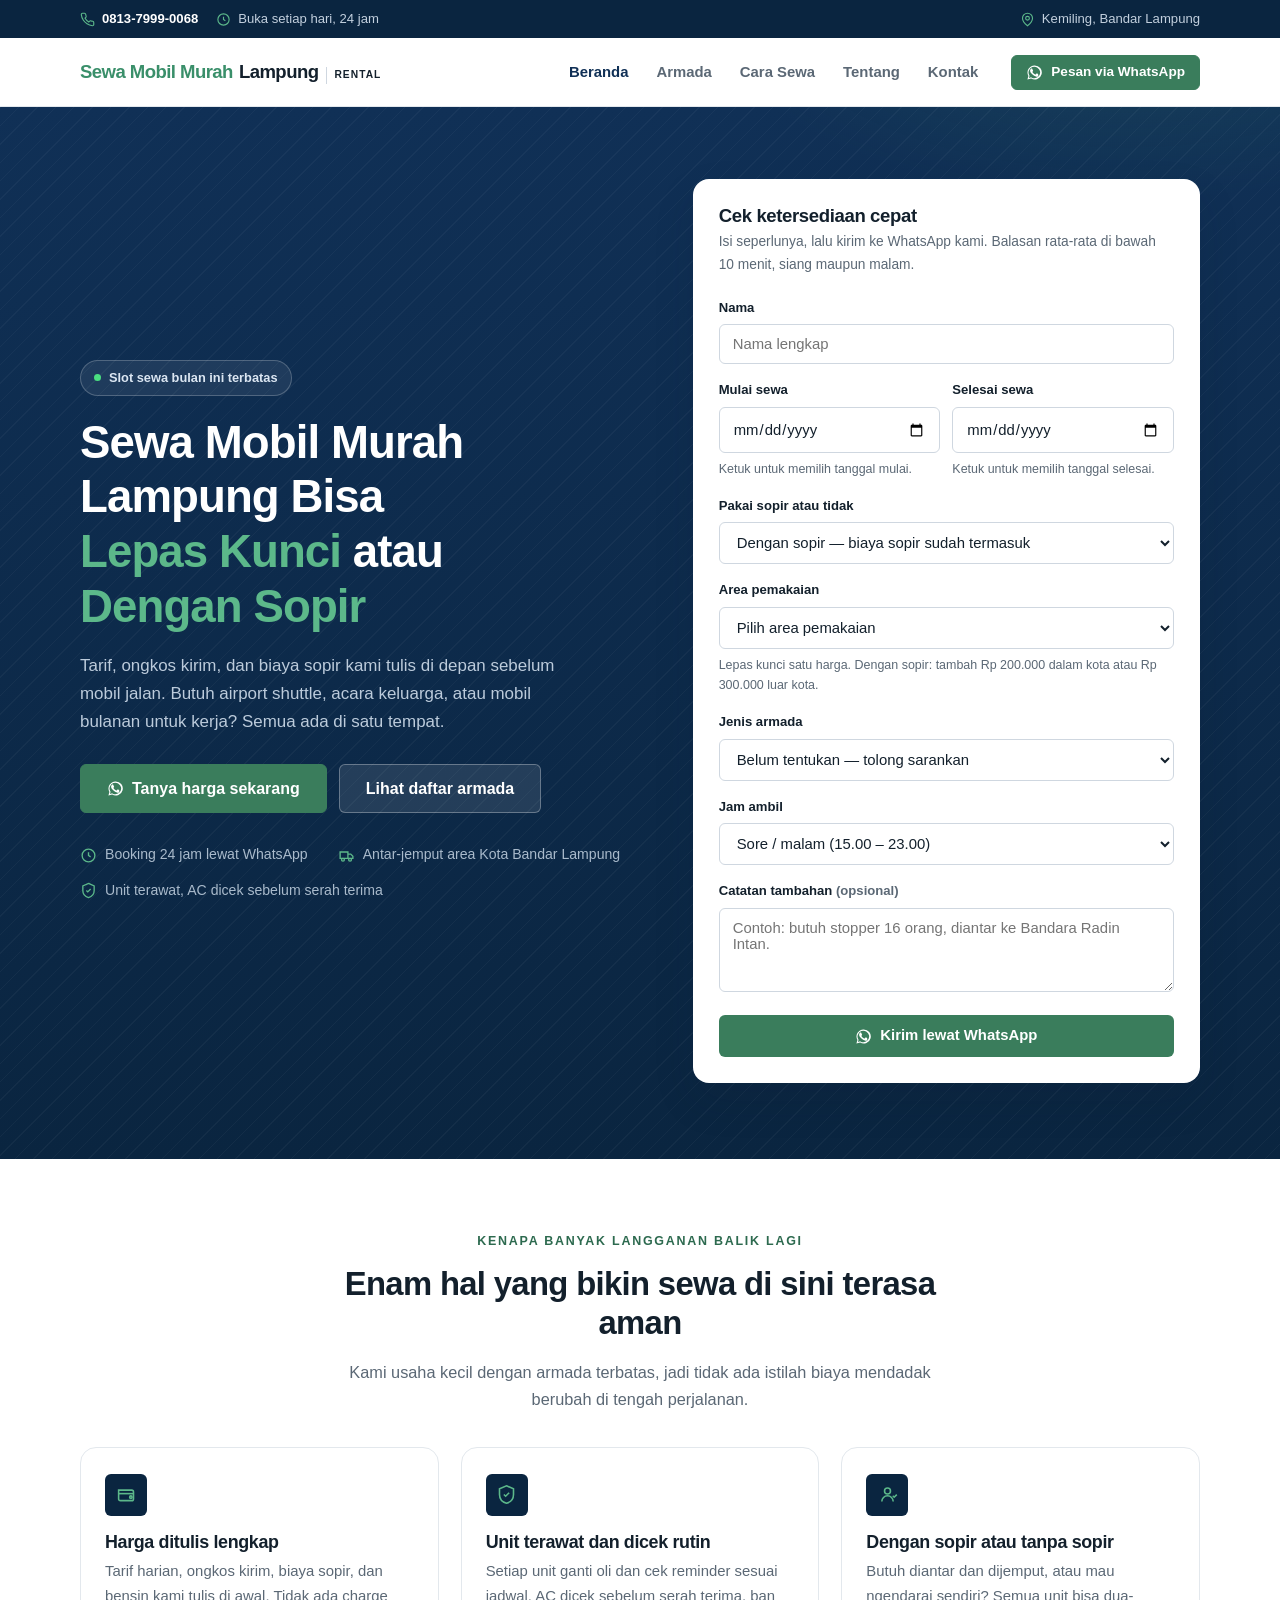
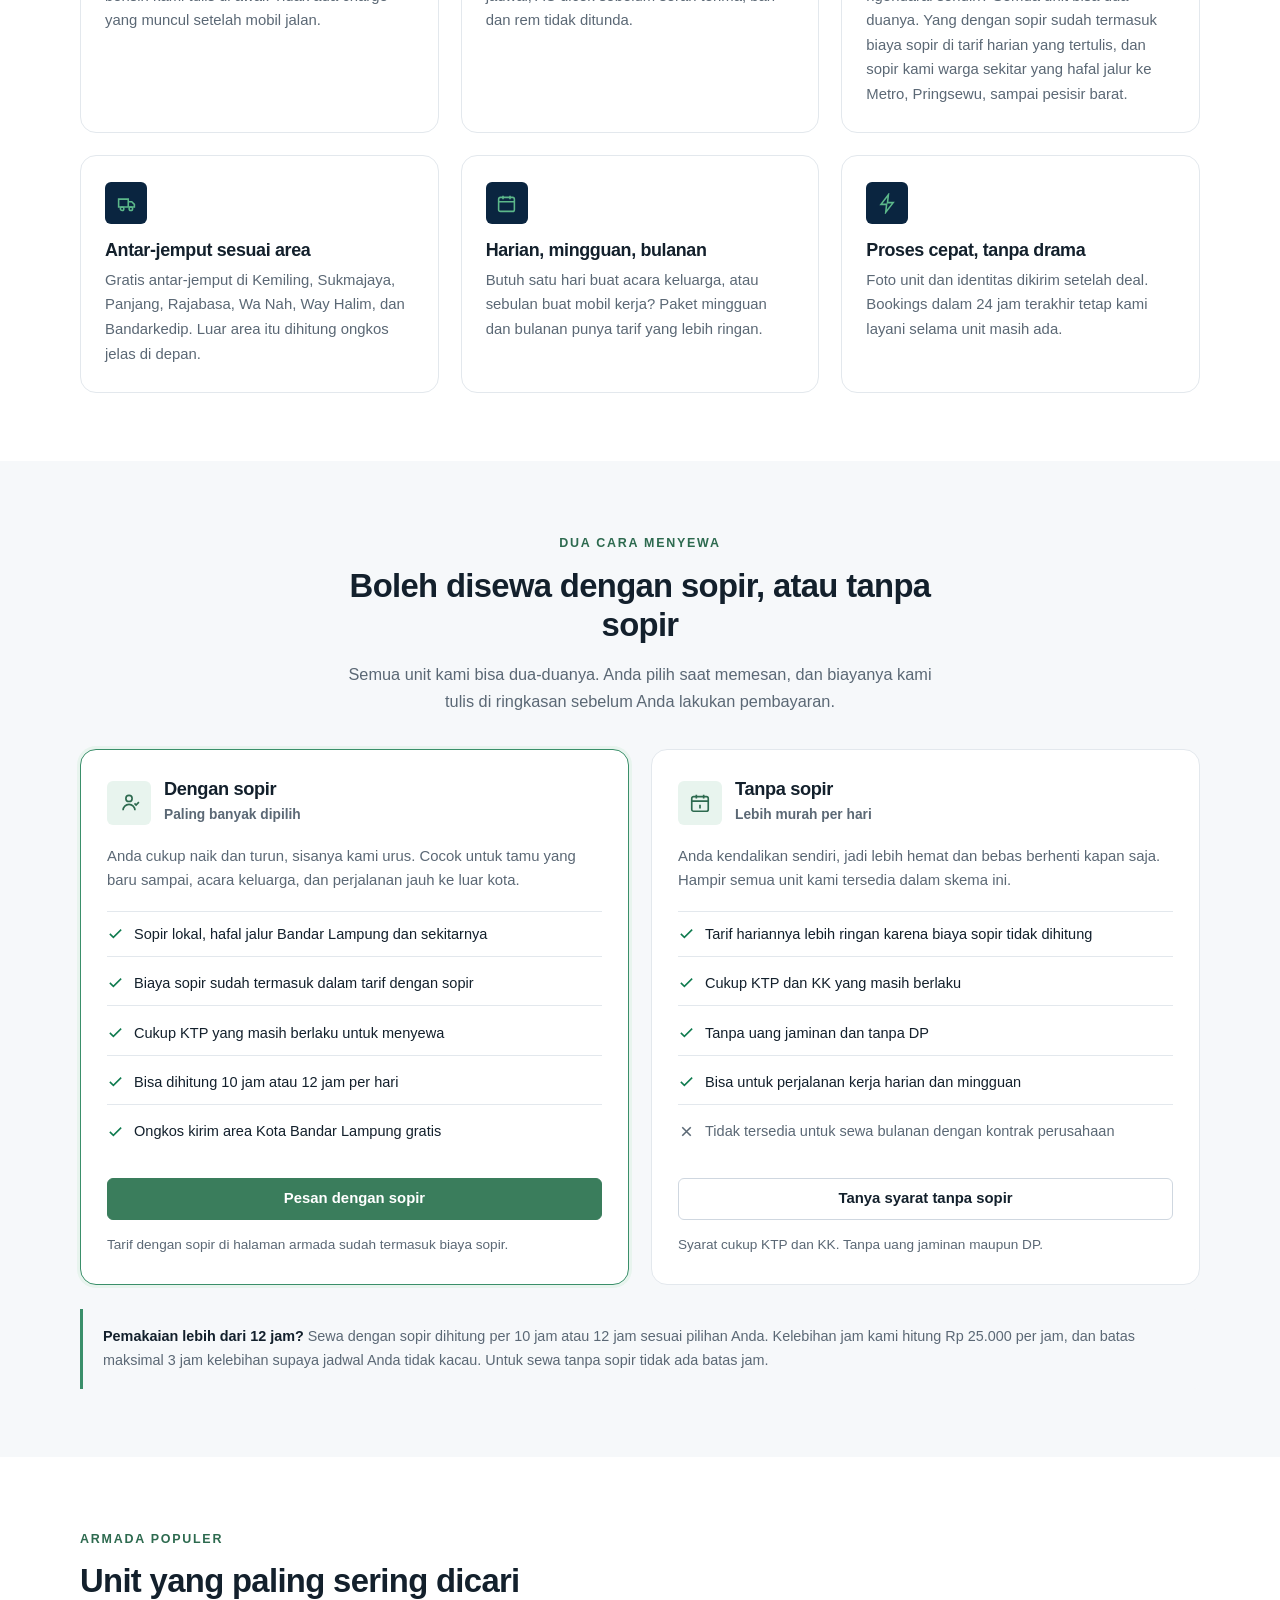
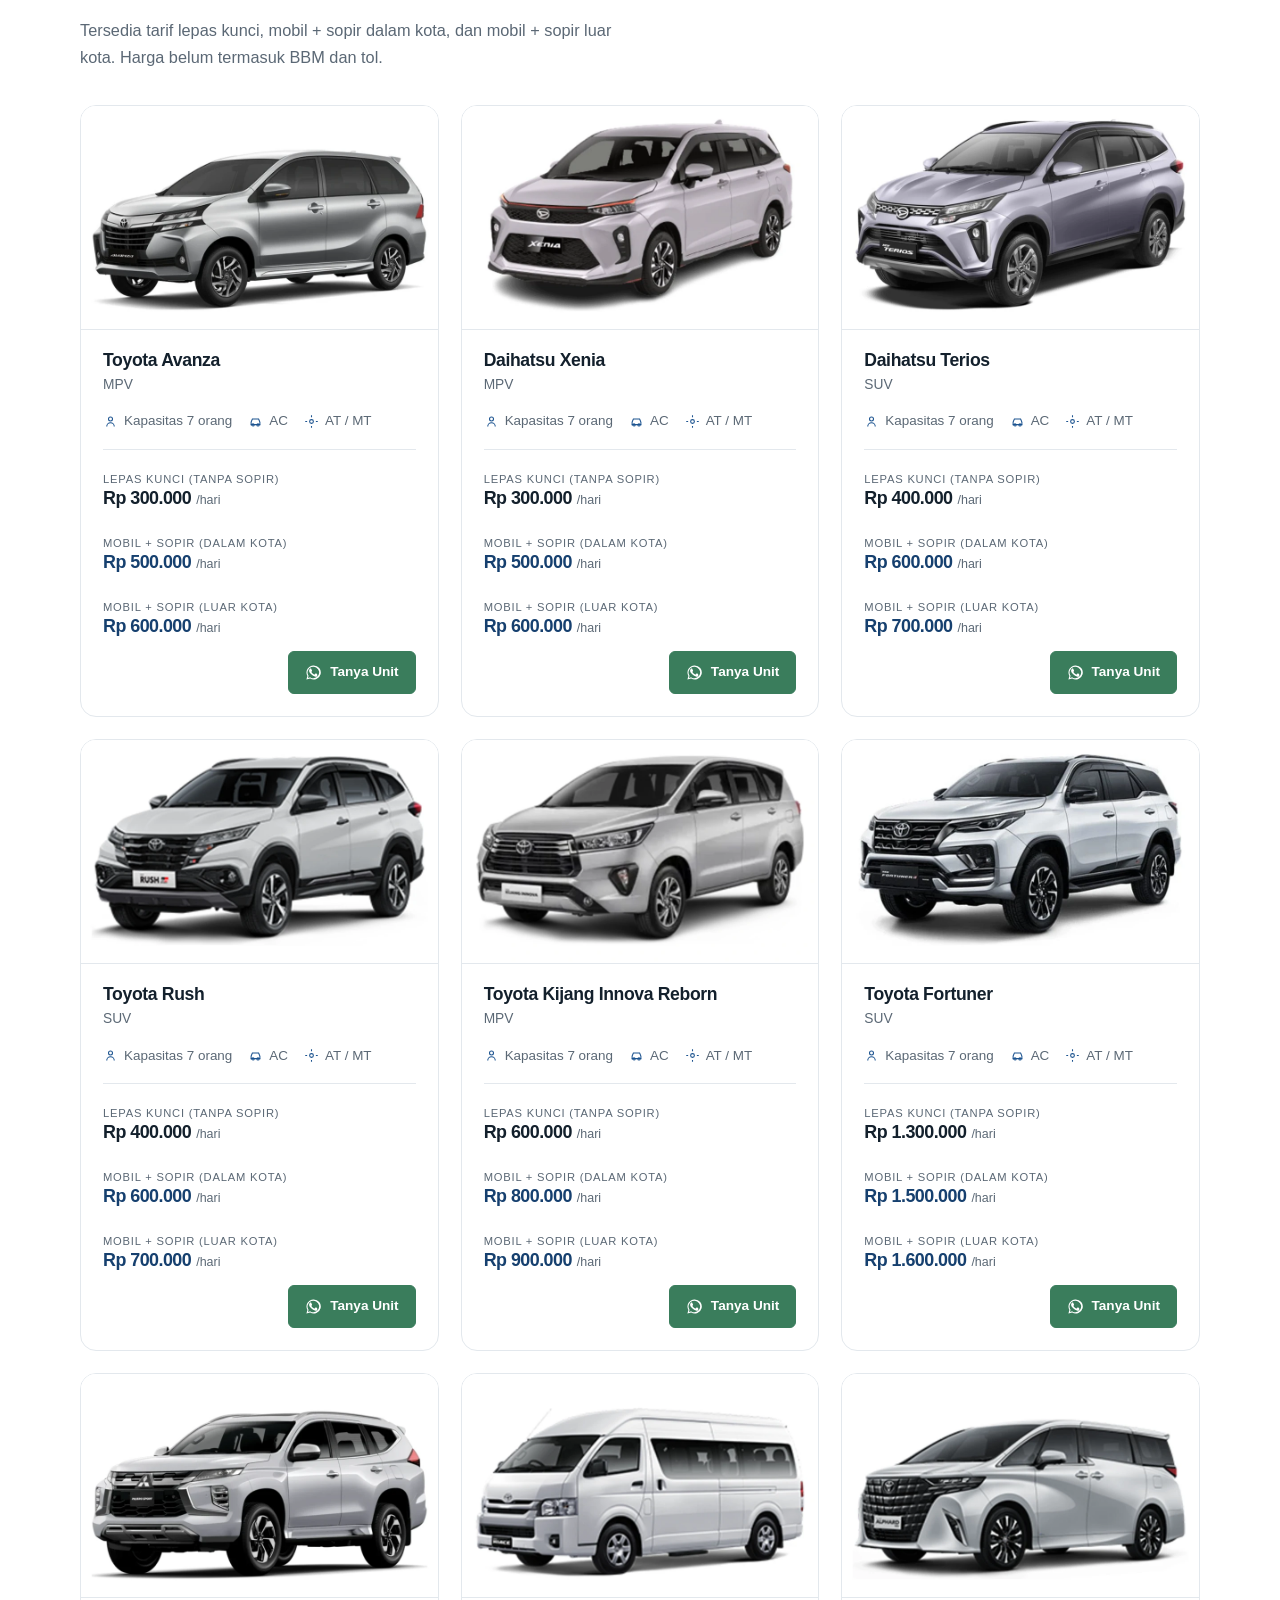
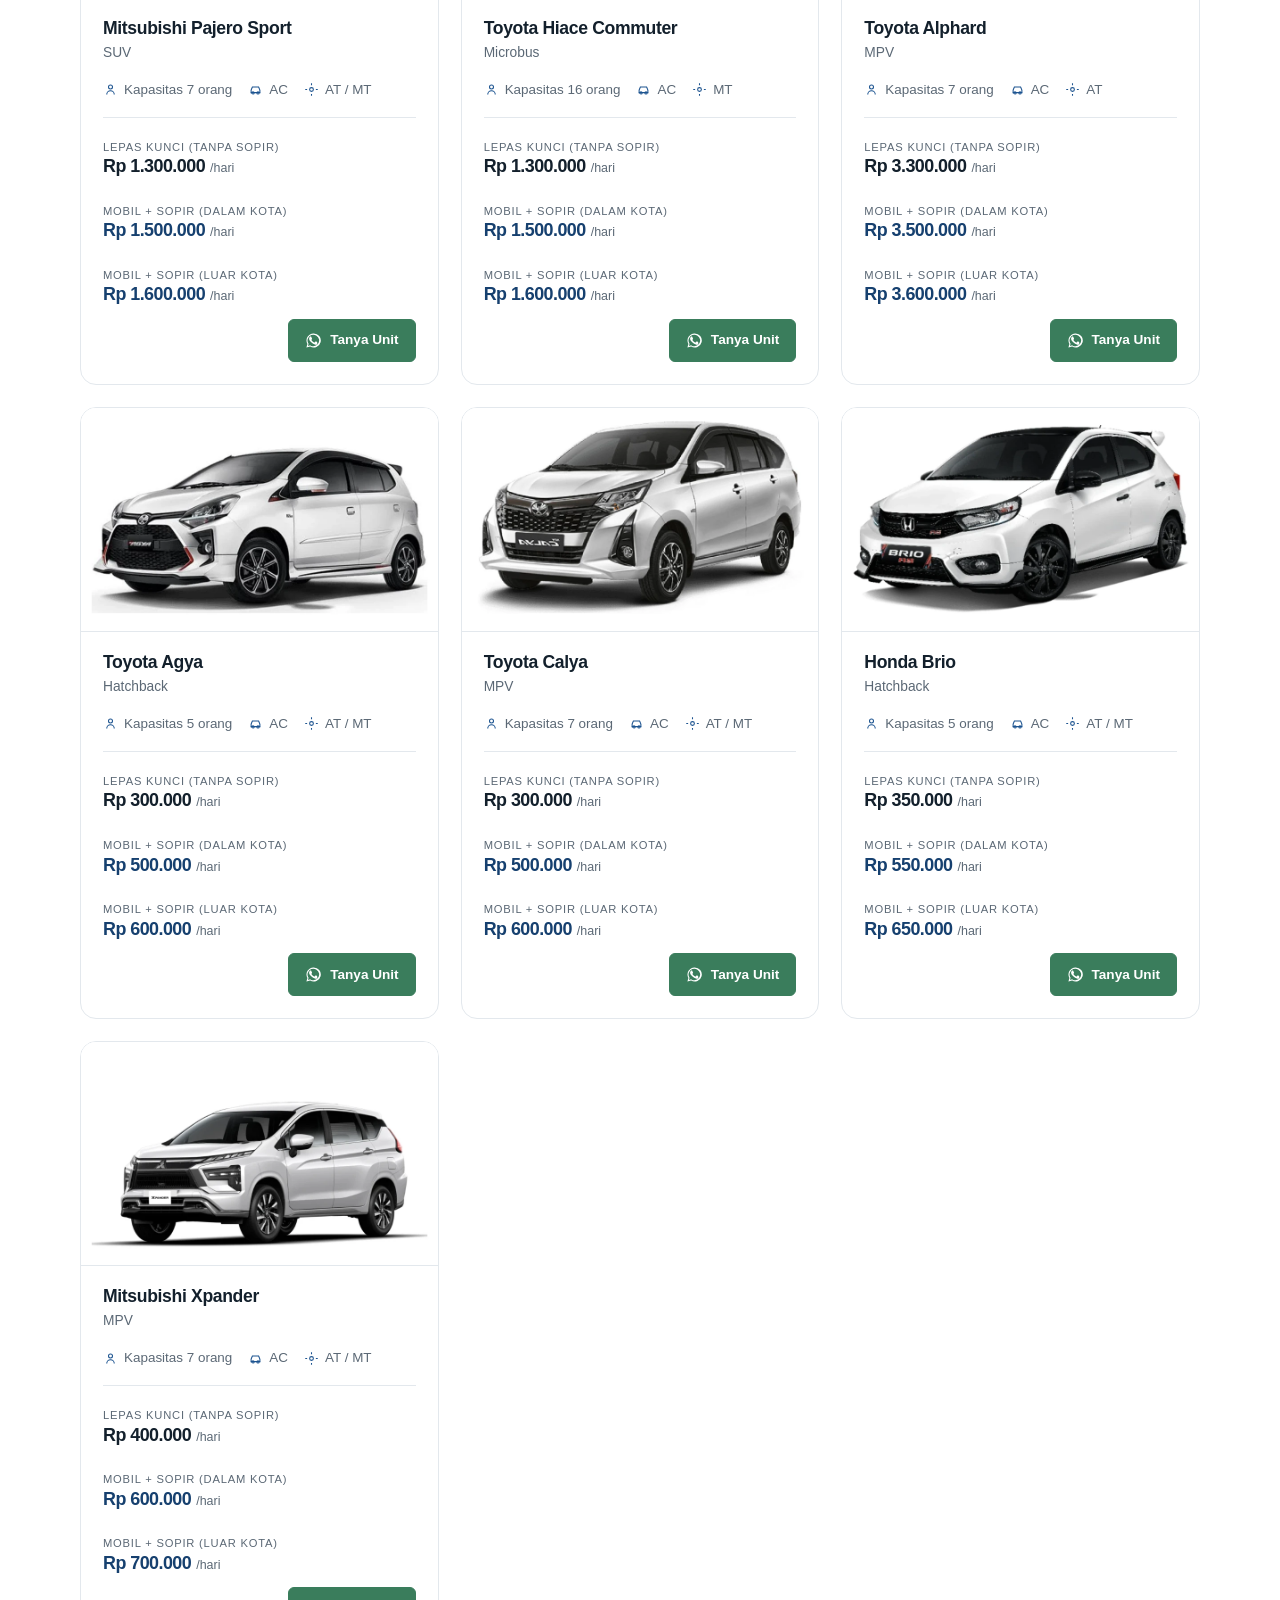
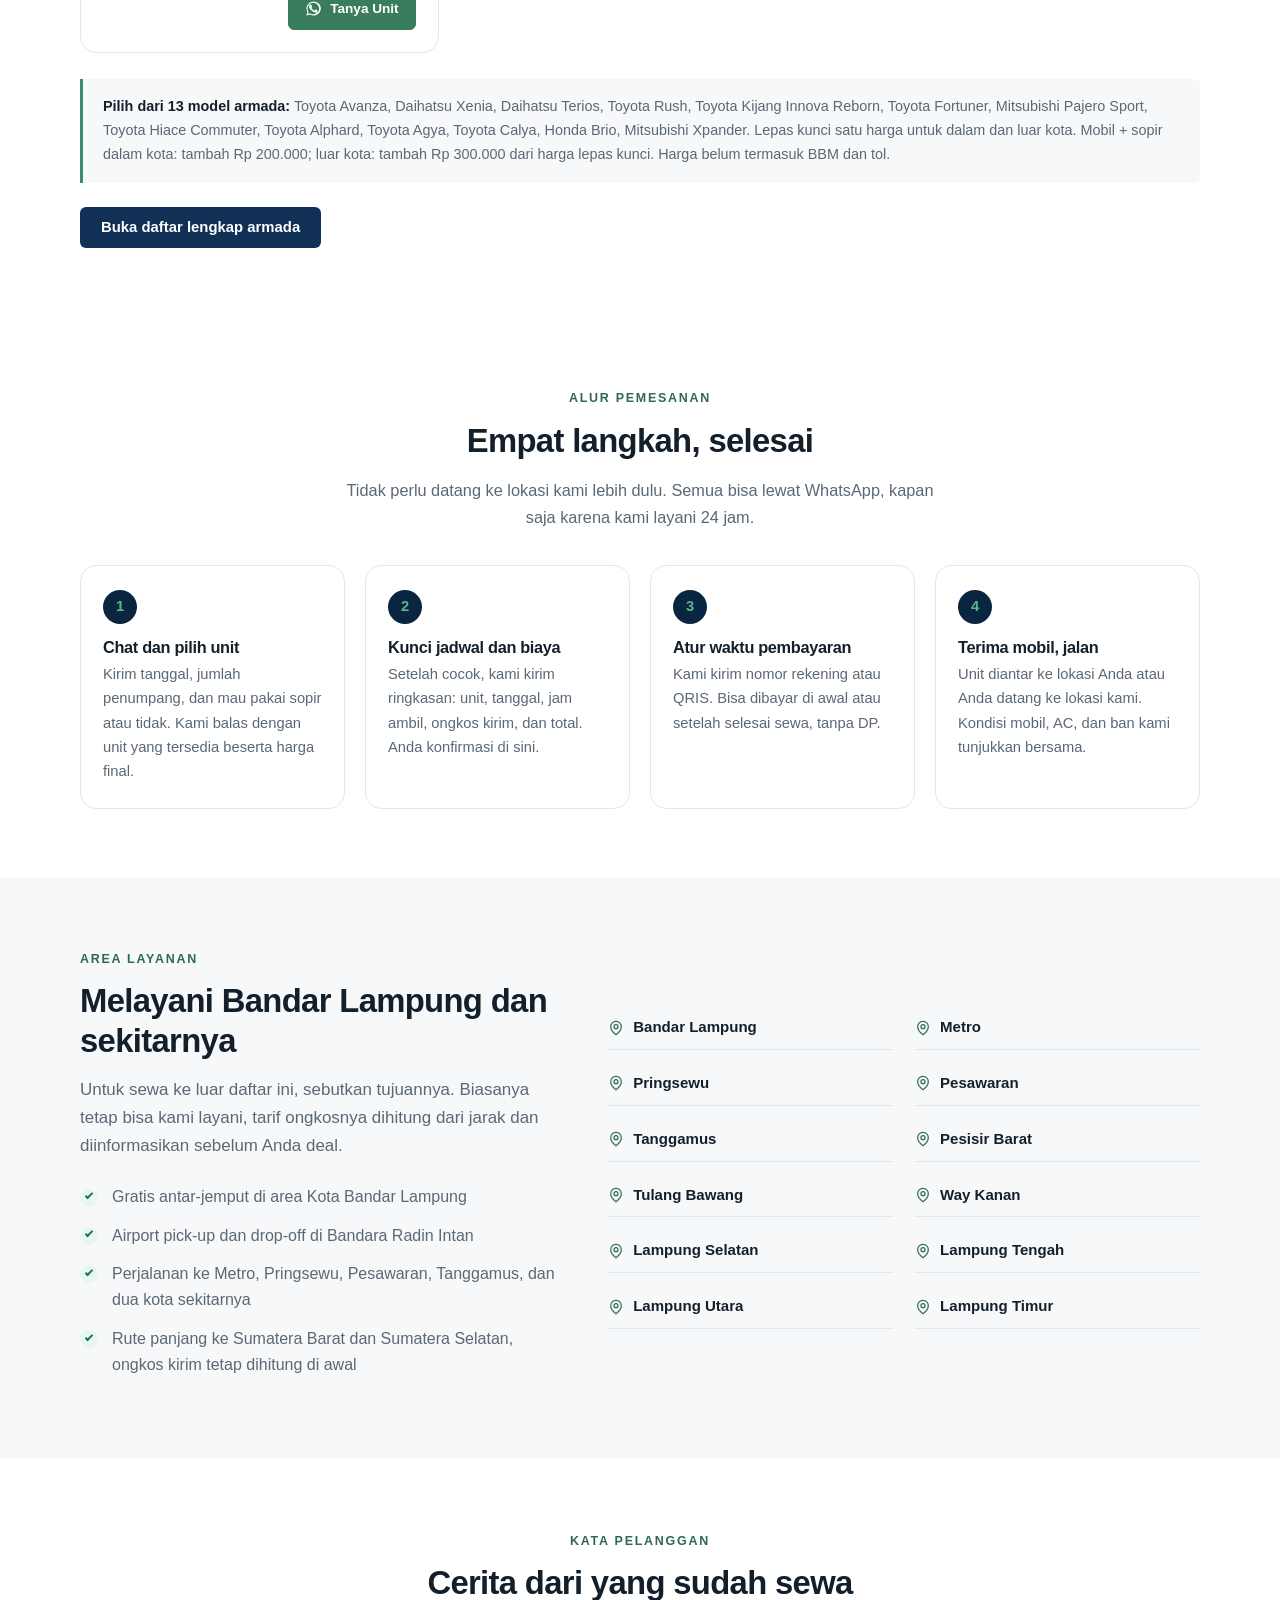
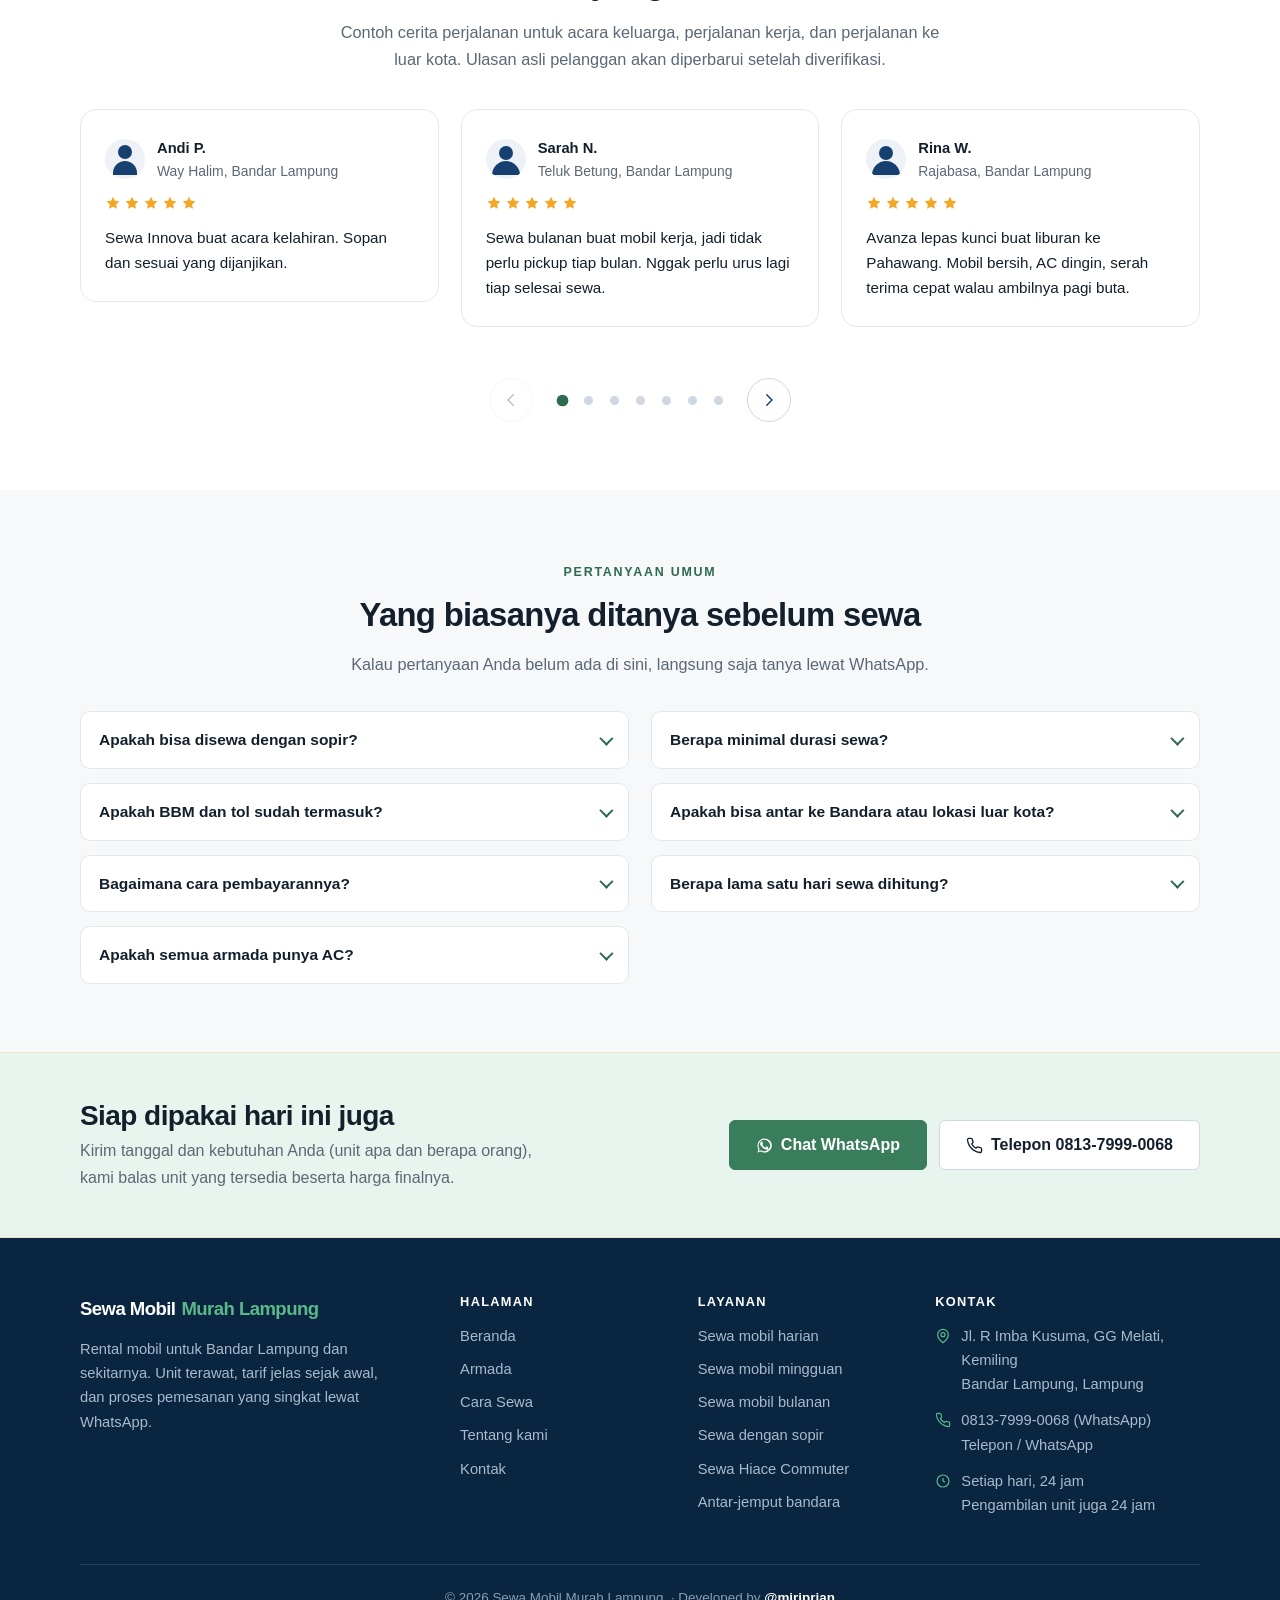
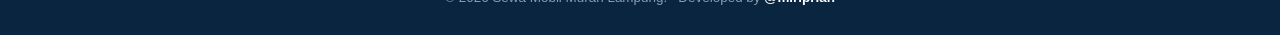
==== index.html @ 91c4b27e "Initial commit: Sewa Mobil Murah Lampung static site" ====
<!doctype html>
<html lang="id">
<head>
<meta charset="utf-8">
<meta name="viewport" content="width=device-width, initial-scale=1">
<title>Sewa Mobil Murah Lampung — Rental Mobil Harian, Mingguan, Bulanan</title>
<meta name="description" content="Sewa mobil di Bandar Lampung dengan harga jelas sejak awal. 13 model armada, dari MPV, SUV, hatchback, dan Hiace Commuter, dengan atau tanpa sopir. Melayani Bandar Lampung, Metro, Pringsewu, Pesawaran, dan kawasan sekitarnya. Booking cepat lewat WhatsApp.">
<link rel="canonical" href="https://sewamobilmurahlampung.com/">
<meta name="robots" content="index, follow">
<meta name="author" content="Sewa Mobil Murah Lampung">
<meta name="theme-color" content="#0a2540">
<meta property="og:type" content="website">
<meta property="og:locale" content="id_ID">
<meta property="og:site_name" content="Sewa Mobil Murah Lampung">
<meta property="og:title" content="Sewa Mobil Murah Lampung — Rental Mobil Harian, Mingguan, Bulanan">
<meta property="og:description" content="Sewa mobil di Bandar Lampung dengan harga jelas sejak awal. 13 model armada, dari MPV, SUV, hatchback, dan Hiace Commuter, dengan atau tanpa sopir.">
<meta property="og:url" content="https://sewamobilmurahlampung.com/">
<meta name="twitter:card" content="summary_large_image">
<script type="application/ld+json">
{
  "@context": "https://schema.org",
  "@type": "AutoRental",
  "@id": "https://sewamobilmurahlampung.com/#bisnis",
  "name": "Sewa Mobil Murah Lampung",
  "description": "Layanan sewa mobil di Bandar Lampung untuk harian, mingguan, dan bulanan, dengan atau tanpa sopir.",
  "url": "https://sewamobilmurahlampung.com/",
  "telephone": "+62-813-7999-0068",
  "priceRange": "Rp 300.000 - Rp 3.600.000 per hari",
  "currenciesAccepted": "IDR",
  "paymentAccepted": "Tunai, Transfer Bank, QRIS",
  "address": {
    "@type": "PostalAddress",
    "streetAddress": "Jl. R Imba Kusuma, GG Melati, Kemiling",
    "addressLocality": "Bandar Lampung",
    "addressRegion": "Lampung",
    "addressCountry": "ID"
  },
  "geo": {
    "@type": "GeoCoordinates",
    "latitude": -5.4003,
    "longitude": 105.2436
  },
  "areaServed": [
    { "@type": "City", "name": "Bandar Lampung" },
    { "@type": "City", "name": "Metro" },
    { "@type": "City", "name": "Pringsewu" },
    { "@type": "City", "name": "Pesawaran" },
    { "@type": "City", "name": "Tanggamus" },
    { "@type": "City", "name": "Pesisir Barat" },
    { "@type": "City", "name": "Tulang Bawang" },
    { "@type": "City", "name": "Way Kanan" }
  ],
  "openingHoursSpecification": [
    {
      "@type": "OpeningHoursSpecification",
      "dayOfWeek": ["Monday","Tuesday","Wednesday","Thursday","Friday","Saturday","Sunday"],
      "opens": "00:00",
      "closes": "24:00"
    }
  ]
}
</script>
<link rel="preload" href="/assets/css/style.css" as="style"><link rel="stylesheet" href="/assets/css/style.css?v=20261027-brand-color2">
<script src="/assets/js/main.js?v=20261027-scroll-anim" defer></script>
</head>
<body data-wa="6281379990068">

<a class="skip-link" href="#utama">Lompat ke konten utama</a>

<div class="topbar">
  <div class="wrap topbar__in">
    <div class="topbar__group">
      <span class="topbar__item">
        <svg viewBox="0 0 24 24" aria-hidden="true"><path d="M22 16.9v3a2 2 0 0 1-2.2 2 19.8 19.8 0 0 1-8.6-3.1 19.5 19.5 0 0 1-6-6A19.8 19.8 0 0 1 2.1 4.2 2 2 0 0 1 4.1 2h3a2 2 0 0 1 2 1.7c.1 1 .4 1.9.7 2.8a2 2 0 0 1-.5 2.1L8.1 9.9a16 16 0 0 0 6 6l1.3-1.3a2 2 0 0 1 2.1-.4c.9.3 1.8.6 2.8.7a2 2 0 0 1 1.7 2z"/></svg>
        <a href="https://wa.me/6281379990068?text=Halo%2C%20mau%20tanya%20sewa%20mobil%20di%20Lampung." target="_blank" rel="noopener">0813-7999-0068</a>
      </span>
      <span class="topbar__item topbar__item--jam">
        <svg viewBox="0 0 24 24" aria-hidden="true"><circle cx="12" cy="12" r="9"/><path d="M12 7.5V12l3 2"/></svg>
        Buka setiap hari, 24 jam
      </span>
    </div>
    <div class="topbar__group">
      <span class="topbar__item topbar__item--lokasi">
        <svg viewBox="0 0 24 24" aria-hidden="true"><path d="M20 10c0 6-8 12-8 12s-8-6-8-12a8 8 0 1 1 16 0z"/><circle cx="12" cy="10" r="3"/></svg>
        Kemiling, Bandar Lampung
      </span>
    </div>
  </div>
</div>

<header class="header">
  <div class="wrap header__in">
    <a class="brand" href="/"><span class="brand__green">Sewa Mobil Murah</span> <span class="brand__black">Lampung</span><span class="brand__tag">Rental</span></a>

    <nav class="nav" id="site-nav" aria-label="Navigasi utama">
      <ul>
        <li><a href="/" aria-current="page">Beranda</a></li>
        <li><a href="/armada">Armada</a></li>
        <li><a href="/cara-sewa">Cara Sewa</a></li>
        <li><a href="/tentang">Tentang</a></li>
        <li><a href="/kontak">Kontak</a></li>
      </ul>
    </nav>

    <a class="btn btn--primary btn--sm header__cta" href="https://wa.me/6281379990068?text=Halo%2C%20saya%20mau%20tanya%20sewa%20mobil%20di%20Bandar%20Lampung." target="_blank" rel="noopener"><svg viewBox="0 0 24 24" aria-hidden="true" class="is-fill"><path d="M17.5 14.4c-.3-.2-1.8-.9-2.1-1-.3-.1-.5-.2-.7.1s-.8 1-1 1.2c-.2.2-.4.2-.7.1-1.7-.8-2.9-1.5-4-3.4-.3-.5.3-.5.9-1.6.1-.2.1-.3 0-.5l-1-2.3c-.2-.6-.5-.5-.7-.5h-.6c-.2 0-.5.1-.8.4-.3.3-1 1-1 2.5s1.1 2.9 1.2 3.1c.1.2 2.1 3.2 5.1 4.5 2 1 2.8 1.1 3.8 1 .6 0 1.2-.5 1.4-1 .2-.5.2-1 .1-1-.1-.1-.3-.2-.6-.3z"/><path d="M12 2a10 10 0 0 0-8.6 15L2 22l5.2-1.4A10 10 0 1 0 12 2zm0 18.2a8.2 8.2 0 0 1-4.4-1.2l-.3-.2-3.1.8.8-3-.2-.3A8.2 8.2 0 1 1 12 20.2z"/></svg><span>Pesan via WhatsApp</span></a>

    <button class="nav-toggle" type="button" aria-expanded="false" aria-controls="site-nav" aria-label="Buka menu navigasi">
      <svg class="icon-menu" viewBox="0 0 24 24" aria-hidden="true"><path d="M4 7h16M4 12h16M4 17h16"/></svg>
      <svg class="icon-close" viewBox="0 0 24 24" aria-hidden="true"><path d="M6 6l12 12M18 6L6 18"/></svg>
    </button>
  </div>
</header>

<main id="utama">

  <section class="hero">
    <div class="wrap hero__in">
      <div>
        <span class="hero__badge">Slot sewa bulan ini terbatas</span>
        <h1>Sewa Mobil Murah Lampung Bisa <em>Lepas Kunci</em> atau <em>Dengan Sopir</em></h1>
        <p class="hero__text">
          Tarif, ongkos kirim, dan biaya sopir kami tulis di depan sebelum mobil jalan.
          Butuh airport shuttle, acara keluarga, atau mobil bulanan untuk kerja? Semua ada di satu tempat.
        </p>

        <div class="hero__actions">
          <a class="btn btn--primary btn--lg" href="https://wa.me/6281379990068?text=Halo%2C%20saya%20mau%20tanya%20sewa%20mobil%20di%20Bandar%20Lampung." target="_blank" rel="noopener">
            <svg viewBox="0 0 24 24" aria-hidden="true" class="is-fill"><path d="M17.5 14.4c-.3-.2-1.8-.9-2.1-1-.3-.1-.5-.2-.7.1s-.8 1-1 1.2c-.2.2-.4.2-.7.1-1.7-.8-2.9-1.5-4-3.4-.3-.5.3-.5.9-1.6.1-.2.1-.3 0-.5l-1-2.3c-.2-.6-.5-.5-.7-.5h-.6c-.2 0-.5.1-.8.4-.3.3-1 1-1 2.5s1.1 2.9 1.2 3.1c.1.2 2.1 3.2 5.1 4.5 2 1 2.8 1.1 3.8 1 .6 0 1.2-.5 1.4-1 .2-.5.2-1 .1-1-.1-.1-.3-.2-.6-.3z"/><path d="M12 2a10 10 0 0 0-8.6 15L2 22l5.2-1.4A10 10 0 1 0 12 2zm0 18.2a8.2 8.2 0 0 1-4.4-1.2l-.3-.2-3.1.8.8-3-.2-.3A8.2 8.2 0 1 1 12 20.2z"/></svg>
            Tanya harga sekarang
          </a>
          <a class="btn btn--on-dark btn--lg" href="/armada">Lihat daftar armada</a>
        </div>

        <ul class="hero__facts">
          <li><svg viewBox="0 0 24 24" aria-hidden="true"><circle cx="12" cy="12" r="9"/><path d="M12 7.5V12l3 2"/></svg> Booking 24 jam lewat WhatsApp</li>
          <li><svg viewBox="0 0 24 24" aria-hidden="true"><path d="M3 7h11v9H3zM14 10h4l3 3v3h-7z"/><circle cx="7" cy="18" r="2"/><circle cx="17" cy="18" r="2"/></svg> Antar-jemput area Kota Bandar Lampung</li>
          <li><svg viewBox="0 0 24 24" aria-hidden="true"><path d="M12 2l8 3.5V12c0 5-3.4 8.7-8 10-4.6-1.3-8-5-8-10V5.5z"/><path d="M9 12l2 2 4-4"/></svg> Unit terawat, AC dicek sebelum serah terima</li>
        </ul>
      </div>

      <div class="book">
        <h2>Cek ketersediaan cepat</h2>
        <p class="book__note">Isi seperlunya, lalu kirim ke WhatsApp kami. Balasan rata-rata di bawah 10 menit, siang maupun malam.</p>

        <form data-wa-form="Sewa Mobil Murah Lampung">
          <div class="field">
            <label for="b-nama">Nama</label>
            <input type="text" id="b-nama" name="nama" placeholder="Nama lengkap" autocomplete="name" required>
          </div>

          <div class="field__row">
            <div class="field">
              <label for="b-mulai">Mulai sewa</label>
              <input type="date" id="b-mulai" name="mulai" aria-describedby="b-mulai-hint" required>
              <small class="field__hint" id="b-mulai-hint">Ketuk untuk memilih tanggal mulai.</small>
            </div>
            <div class="field">
              <label for="b-selesai">Selesai sewa</label>
              <input type="date" id="b-selesai" name="selesai" aria-describedby="b-selesai-hint" required>
              <small class="field__hint" id="b-selesai-hint">Ketuk untuk memilih tanggal selesai.</small>
            </div>
          </div>

          <div class="field">
            <label for="b-sopir">Pakai sopir atau tidak</label>
            <select id="b-sopir" name="sopir">
              <option value="Dengan sopir (biaya sopir sudah termasuk)">Dengan sopir &mdash; biaya sopir sudah termasuk</option>
              <option value="Lepas kunci (butuh KTP dan KK)">Lepas kunci &mdash; butuh KTP dan KK</option>
              <option value="Belum tentukan, tolong sarankan">Belum tentukan &mdash; tolong sarankan</option>
            </select>
          </div>

          <div class="field">
            <label for="b-area">Area pemakaian</label>
            <select id="b-area" name="area" required aria-describedby="b-area-hint">
              <option value="">Pilih area pemakaian</option>
              <option value="Dalam kota">Dalam kota</option>
              <option value="Luar kota">Luar kota</option>
            </select>
            <small class="field__hint" id="b-area-hint">Lepas kunci satu harga. Dengan sopir: tambah Rp 200.000 dalam kota atau Rp 300.000 luar kota.</small>
          </div>

          <div class="field">
            <label for="b-mobil">Jenis armada</label>
            <select id="b-mobil" name="mobil">
              <option value="Belum tentukan - tolong sarankan">Belum tentukan &mdash; tolong sarankan</option>
              <option value="Toyota Avanza">Toyota Avanza</option>
              <option value="Daihatsu Xenia">Daihatsu Xenia</option>
              <option value="Daihatsu Terios">Daihatsu Terios</option>
              <option value="Toyota Rush">Toyota Rush</option>
              <option value="Toyota Kijang Innova Reborn">Toyota Kijang Innova Reborn</option>
              <option value="Toyota Fortuner">Toyota Fortuner</option>
              <option value="Mitsubishi Pajero Sport">Mitsubishi Pajero Sport</option>
              <option value="Toyota Hiace Commuter">Toyota Hiace Commuter</option>
              <option value="Toyota Alphard">Toyota Alphard</option>
              <option value="Toyota Agya">Toyota Agya</option>
              <option value="Toyota Calya">Toyota Calya</option>
              <option value="Honda Brio">Honda Brio</option>
              <option value="Mitsubishi Xpander">Mitsubishi Xpander</option>
</select>
          </div>

          <div class="field">
            <label for="b-jam">Jam ambil</label>
            <select id="b-jam" name="jam">
              <option value="Pagi (06.00 - 09.00)">Pagi (06.00 &ndash; 09.00)</option>
              <option value="Siang (09.00 - 15.00)">Siang (09.00 &ndash; 15.00)</option>
              <option value="Sore / malam (15.00 - 23.00)" selected>Sore / malam (15.00 &ndash; 23.00)</option>
              <option value="Subuh / dini hari (23.00 - 06.00)">Subuh / dini hari (23.00 &ndash; 06.00)</option>
            </select>
          </div>

          <div class="field">
            <label for="b-catatan">Catatan tambahan <span class="muted">(opsional)</span></label>
            <textarea id="b-catatan" name="catatan" placeholder="Contoh: butuh stopper&nbsp;16&nbsp;orang, diantar ke Bandara Radin Intan."></textarea>
          </div>

          <button class="btn btn--primary btn--block" type="submit">
            <svg viewBox="0 0 24 24" aria-hidden="true" class="is-fill"><path d="M17.5 14.4c-.3-.2-1.8-.9-2.1-1-.3-.1-.5-.2-.7.1s-.8 1-1 1.2c-.2.2-.4.2-.7.1-1.7-.8-2.9-1.5-4-3.4-.3-.5.3-.5.9-1.6.1-.2.1-.3 0-.5l-1-2.3c-.2-.6-.5-.5-.7-.5h-.6c-.2 0-.5.1-.8.4-.3.3-1 1-1 2.5s1.1 2.9 1.2 3.1c.1.2 2.1 3.2 5.1 4.5 2 1 2.8 1.1 3.8 1 .6 0 1.2-.5 1.4-1 .2-.5.2-1 .1-1-.1-.1-.3-.2-.6-.3z"/><path d="M12 2a10 10 0 0 0-8.6 15L2 22l5.2-1.4A10 10 0 1 0 12 2zm0 18.2a8.2 8.2 0 0 1-4.4-1.2l-.3-.2-3.1.8.8-3-.2-.3A8.2 8.2 0 1 1 12 20.2z"/></svg>
            Kirim lewat WhatsApp
          </button>
        </form>
      </div>
    </div>
  </section>

  <section class="section">
    <div class="wrap">
      <div class="section__head section__head--center">
        <span class="eyebrow">Kenapa banyak langganan balik lagi</span>
        <h2>Enam hal yang bikin sewa di sini terasa aman</h2>
        <p>Kami usaha kecil dengan armada terbatas, jadi tidak ada istilah biaya mendadak berubah di tengah perjalanan.</p>
      </div>

      <div class="grid-3">
        <article class="feature">
          <div class="feature__icon"><svg viewBox="0 0 24 24" aria-hidden="true"><path d="M3 7h15a2 2 0 0 1 2 2v8a2 2 0 0 1-2 2H5a2 2 0 0 1-2-2z"/><path d="M3 11h17"/><circle cx="17" cy="15" r="1.4"/></svg></div>
          <h3>Harga ditulis lengkap</h3>
          <p>Tarif harian, ongkos kirim, biaya sopir, dan bensin kami tulis di awal. Tidak ada charge yang muncul setelah mobil jalan.</p>
        </article>

        <article class="feature">
          <div class="feature__icon"><svg viewBox="0 0 24 24" aria-hidden="true"><path d="M12 2l8 3.5V12c0 5-3.4 8.7-8 10-4.6-1.3-8-5-8-10V5.5z"/><path d="M9 12l2 2 4-4"/></svg></div>
          <h3>Unit terawat dan dicek rutin</h3>
          <p>Setiap unit ganti oli dan cek reminder sesuai jadwal, AC dicek sebelum serah terima, ban dan rem tidak ditunda.</p>
        </article>

        <article class="feature">
          <div class="feature__icon"><svg viewBox="0 0 24 24" aria-hidden="true"><circle cx="12" cy="8" r="3.4"/><path d="M5.5 20a6.5 6.5 0 0 1 13 0"/><path d="M18 13.5l1.6 1.6 3-3"/></svg></div>
          <h3>Dengan sopir atau tanpa sopir</h3>
          <p>Butuh diantar dan dijemput, atau mau ngendarai sendiri? Semua unit bisa dua-duanya. Yang dengan sopir sudah termasuk biaya sopir di tarif harian yang tertulis, dan sopir kami warga sekitar yang hafal jalur ke Metro, Pringsewu, sampai pesisir barat.</p>
        </article>

        <article class="feature">
          <div class="feature__icon"><svg viewBox="0 0 24 24" aria-hidden="true"><path d="M3 7h11v9H3zM14 10h4l3 3v3h-7z"/><circle cx="7" cy="18" r="2"/><circle cx="17" cy="18" r="2"/></svg></div>
          <h3>Antar-jemput sesuai area</h3>
          <p>Gratis antar-jemput di Kemiling, Sukmajaya, Panjang, Rajabasa, Wa Nah, Way Halim, dan Bandarkedip. Luar area itu dihitung ongkos jelas di depan.</p>
        </article>

        <article class="feature">
          <div class="feature__icon"><svg viewBox="0 0 24 24" aria-hidden="true"><rect x="3" y="5" width="18" height="16" rx="2"/><path d="M3 10h18M8 3v4M16 3v4"/></svg></div>
          <h3>Harian, mingguan, bulanan</h3>
          <p>Butuh satu hari buat acara keluarga, atau sebulan buat mobil kerja? Paket mingguan dan bulanan punya tarif yang lebih ringan.</p>
        </article>

        <article class="feature">
          <div class="feature__icon"><svg viewBox="0 0 24 24" aria-hidden="true"><path d="M13 2L4.5 13H11l-1 9 8.5-11H12z"/></svg></div>
          <h3>Proses cepat, tanpa drama</h3>
          <p>Foto unit dan identitas dikirim setelah deal. Bookings dalam 24 jam terakhir tetap kami layani selama unit masih ada.</p>
        </article>
      </div>
    </div>
  </section>

  <section class="section section--alt">
    <div class="wrap">
      <div class="section__head section__head--center">
        <span class="eyebrow">Dua cara menyewa</span>
        <h2>Boleh disewa dengan sopir, atau tanpa sopir</h2>
        <p>Semua unit kami bisa dua-duanya. Anda pilih saat memesan, dan biayanya kami tulis di ringkasan sebelum Anda lakukan pembayaran.</p>
      </div>

      <div class="grid-2">
        <article class="choice choice--highlight">
          <div class="choice__head">
            <div class="choice__icon"><svg viewBox="0 0 24 24" aria-hidden="true"><circle cx="12" cy="7" r="3.4"/><path d="M5.5 20a6.5 6.5 0 0 1 13 0"/><path d="M18 12.5l1.7 1.7 3.1-3.1"/></svg></div>
            <div>
              <h3>Dengan sopir</h3>
              <span class="choice__tag">Paling banyak dipilih</span>
            </div>
          </div>
          <p>Anda cukup naik dan turun, sisanya kami urus. Cocok untuk tamu yang baru sampai, acara keluarga, dan perjalanan jauh ke luar kota.</p>
          <ul class="choice__list">
            <li><svg viewBox="0 0 24 24" aria-hidden="true"><path d="M4 12.5l5 5L20 6.5"/></svg> Sopir lokal, hafal jalur Bandar Lampung dan sekitarnya</li>
            <li><svg viewBox="0 0 24 24" aria-hidden="true"><path d="M4 12.5l5 5L20 6.5"/></svg> Biaya sopir sudah termasuk dalam tarif dengan sopir</li>
            <li><svg viewBox="0 0 24 24" aria-hidden="true"><path d="M4 12.5l5 5L20 6.5"/></svg> Cukup KTP yang masih berlaku untuk menyewa</li>
            <li><svg viewBox="0 0 24 24" aria-hidden="true"><path d="M4 12.5l5 5L20 6.5"/></svg> Bisa dihitung 10 jam atau 12 jam per hari</li>
            <li><svg viewBox="0 0 24 24" aria-hidden="true"><path d="M4 12.5l5 5L20 6.5"/></svg> Ongkos kirim area Kota Bandar Lampung gratis</li>
          </ul>
          <div class="choice__foot">
            <a class="btn btn--primary btn--block" href="https://wa.me/6281379990068?text=Halo%2C%20saya%20mau%20sewa%20mobil%20dengan%20sopir.%20Tolong%20cek%20ketersediaannya." target="_blank" rel="noopener">Pesan dengan sopir</a>
            <p class="choice__note">Tarif dengan sopir di halaman armada sudah termasuk biaya sopir.</p>
          </div>
        </article>

        <article class="choice">
          <div class="choice__head">
            <div class="choice__icon"><svg viewBox="0 0 24 24" aria-hidden="true"><rect x="3" y="5" width="18" height="16" rx="2"/><path d="M3 10h18M8 3v4M16 3v4"/><path d="M12 14v4"/></svg></div>
            <div>
              <h3>Tanpa sopir</h3>
              <span class="choice__tag">Lebih murah per hari</span>
            </div>
          </div>
          <p>Anda kendalikan sendiri, jadi lebih hemat dan bebas berhenti kapan saja. Hampir semua unit kami tersedia dalam skema ini.</p>
          <ul class="choice__list">
            <li><svg viewBox="0 0 24 24" aria-hidden="true"><path d="M4 12.5l5 5L20 6.5"/></svg> Tarif hariannya lebih ringan karena biaya sopir tidak dihitung</li>
            <li><svg viewBox="0 0 24 24" aria-hidden="true"><path d="M4 12.5l5 5L20 6.5"/></svg> Cukup KTP dan KK yang masih berlaku</li>
            <li><svg viewBox="0 0 24 24" aria-hidden="true"><path d="M4 12.5l5 5L20 6.5"/></svg> Tanpa uang jaminan dan tanpa DP</li>
            <li><svg viewBox="0 0 24 24" aria-hidden="true"><path d="M4 12.5l5 5L20 6.5"/></svg> Bisa untuk perjalanan kerja harian dan mingguan</li>
            <li class="is-off"><svg viewBox="0 0 24 24" aria-hidden="true"><path d="M6 6l12 12M18 6L6 18"/></svg> Tidak tersedia untuk sewa bulanan dengan kontrak perusahaan</li>
          </ul>
          <div class="choice__foot">
            <a class="btn btn--ghost btn--block" href="https://wa.me/6281379990068?text=Halo%2C%20saya%20mau%20sewa%20mobil%20tanpa%20sopir.%20Tolong%20cek%20syaratnya." target="_blank" rel="noopener">Tanya syarat tanpa sopir</a>
            <p class="choice__note">Syarat cukup KTP dan KK. Tanpa uang jaminan maupun DP.</p>
          </div>
        </article>
      </div>

      <div class="fleet-note u-mt">
        <p><strong>Pemakaian lebih dari 12 jam?</strong> Sewa dengan sopir dihitung per 10 jam atau 12 jam sesuai pilihan Anda. Kelebihan jam kami hitung Rp 25.000 per jam, dan batas maksimal 3 jam kelebihan supaya jadwal Anda tidak kacau. Untuk sewa tanpa sopir tidak ada batas jam.</p>
      </div>

    </div>
  </section>

  <section class="section">
    <div class="wrap">
      <div class="section__head">
        <span class="eyebrow">Armada populer</span>
        <h2>Unit yang paling sering dicari</h2>
        <p>Tersedia tarif lepas kunci, mobil + sopir dalam kota, dan mobil + sopir luar kota. Harga belum termasuk BBM dan tol.</p>
      </div>

      <div class="grid-3">
          <article class="car" data-kategori="mpv" data-merk="toyota">
            <div class="car__media">
              <img src="/assets/img/cars/official/normalized/toyota-avanza-zoom.webp" width="800" height="500" alt="Toyota Avanza" loading="lazy" decoding="async">
            </div>
            <div class="car__body">
              <h3 class="car__name">Toyota Avanza</h3>
              <p class="car__series">MPV</p>
              <ul class="car__spec">
                <li><svg viewBox="0 0 24 24" aria-hidden="true"><circle cx="12" cy="8" r="3.2"/><path d="M6 20a6 6 0 0 1 12 0"/></svg> Kapasitas 7 orang</li>
                <li><svg viewBox="0 0 24 24" aria-hidden="true"><path d="M4 17h16M5 17v-4l2-5h10l2 5v4"/><circle cx="8" cy="17.5" r="1.8"/><circle cx="16" cy="17.5" r="1.8"/></svg> AC</li>
                <li><svg viewBox="0 0 24 24" aria-hidden="true"><circle cx="12" cy="12" r="3"/><path d="M12 2v3M12 19v3M2 12h3M19 12h3"/></svg> AT / MT</li>
              </ul>
              <div class="car__foot">
                <div class="car__price">
                  <p class="car__rate"><small>Lepas Kunci (Tanpa Sopir)</small><strong>Rp 300.000</strong><span>/hari</span></p>
                  <p class="car__rate car__rate--sopir"><small>Mobil + sopir (dalam kota)</small><strong>Rp 500.000</strong><span>/hari</span></p>
                  <p class="car__rate car__rate--sopir"><small>Mobil + sopir (luar kota)</small><strong>Rp 600.000</strong><span>/hari</span></p>
                </div>
                <div class="car__actions">
                  <a class="btn btn--sm btn--ghost car__wa" href="https://wa.me/6281379990068?text=Halo%2C%20mau%20sewa%20Toyota%20Avanza.%20Tolong%20cek%20ketersediaan%20dan%20harga%20terbaru." target="_blank" rel="noopener" aria-label="Tanya Unit Toyota Avanza via WhatsApp"><svg viewBox="0 0 24 24" aria-hidden="true" class="is-fill"><path d="M17.5 14.4c-.3-.2-1.8-.9-2.1-1-.3-.1-.5-.2-.7.1s-.8 1-1 1.2c-.2.2-.4.2-.7.1-1.7-.8-2.9-1.5-4-3.4-.3-.5.3-.5.9-1.6.1-.2.1-.3 0-.5l-1-2.3c-.2-.6-.5-.5-.7-.5h-.6c-.2 0-.5.1-.8.4-.3.3-1 1-1 2.5s1.1 2.9 1.2 3.1c.1.2 2.1 3.2 5.1 4.5 2 1 2.8 1.1 3.8 1 .6 0 1.2-.5 1.4-1 .2-.5.2-1 .1-1-.1-.1-.3-.2-.6-.3z"/><path d="M12 2a10 10 0 0 0-8.6 15L2 22l5.2-1.4A10 10 0 1 0 12 2zm0 18.2a8.2 8.2 0 0 1-4.4-1.2l-.3-.2-3.1.8.8-3-.2-.3A8.2 8.2 0 1 1 12 20.2z"/></svg><span>Tanya Unit</span></a>
                </div>
              </div>
            </div>
          </article>
          <article class="car" data-kategori="mpv" data-merk="daihatsu">
            <div class="car__media">
              <img src="/assets/img/cars/official/normalized/daihatsu-xenia-zoom.webp" width="800" height="500" alt="Daihatsu Xenia" loading="lazy" decoding="async">
            </div>
            <div class="car__body">
              <h3 class="car__name">Daihatsu Xenia</h3>
              <p class="car__series">MPV</p>
              <ul class="car__spec">
                <li><svg viewBox="0 0 24 24" aria-hidden="true"><circle cx="12" cy="8" r="3.2"/><path d="M6 20a6 6 0 0 1 12 0"/></svg> Kapasitas 7 orang</li>
                <li><svg viewBox="0 0 24 24" aria-hidden="true"><path d="M4 17h16M5 17v-4l2-5h10l2 5v4"/><circle cx="8" cy="17.5" r="1.8"/><circle cx="16" cy="17.5" r="1.8"/></svg> AC</li>
                <li><svg viewBox="0 0 24 24" aria-hidden="true"><circle cx="12" cy="12" r="3"/><path d="M12 2v3M12 19v3M2 12h3M19 12h3"/></svg> AT / MT</li>
              </ul>
              <div class="car__foot">
                <div class="car__price">
                  <p class="car__rate"><small>Lepas Kunci (Tanpa Sopir)</small><strong>Rp 300.000</strong><span>/hari</span></p>
                  <p class="car__rate car__rate--sopir"><small>Mobil + sopir (dalam kota)</small><strong>Rp 500.000</strong><span>/hari</span></p>
                  <p class="car__rate car__rate--sopir"><small>Mobil + sopir (luar kota)</small><strong>Rp 600.000</strong><span>/hari</span></p>
                </div>
                <div class="car__actions">
                  <a class="btn btn--sm btn--ghost car__wa" href="https://wa.me/6281379990068?text=Halo%2C%20mau%20sewa%20Daihatsu%20Xenia.%20Tolong%20cek%20ketersediaan%20dan%20harga%20terbaru." target="_blank" rel="noopener" aria-label="Tanya Unit Daihatsu Xenia via WhatsApp"><svg viewBox="0 0 24 24" aria-hidden="true" class="is-fill"><path d="M17.5 14.4c-.3-.2-1.8-.9-2.1-1-.3-.1-.5-.2-.7.1s-.8 1-1 1.2c-.2.2-.4.2-.7.1-1.7-.8-2.9-1.5-4-3.4-.3-.5.3-.5.9-1.6.1-.2.1-.3 0-.5l-1-2.3c-.2-.6-.5-.5-.7-.5h-.6c-.2 0-.5.1-.8.4-.3.3-1 1-1 2.5s1.1 2.9 1.2 3.1c.1.2 2.1 3.2 5.1 4.5 2 1 2.8 1.1 3.8 1 .6 0 1.2-.5 1.4-1 .2-.5.2-1 .1-1-.1-.1-.3-.2-.6-.3z"/><path d="M12 2a10 10 0 0 0-8.6 15L2 22l5.2-1.4A10 10 0 1 0 12 2zm0 18.2a8.2 8.2 0 0 1-4.4-1.2l-.3-.2-3.1.8.8-3-.2-.3A8.2 8.2 0 1 1 12 20.2z"/></svg><span>Tanya Unit</span></a>
                </div>
              </div>
            </div>
          </article>
          <article class="car" data-kategori="suv" data-merk="daihatsu">
            <div class="car__media">
              <img src="/assets/img/cars/official/normalized/daihatsu-terios-zoom.webp" width="800" height="500" alt="Daihatsu Terios" loading="lazy" decoding="async">
            </div>
            <div class="car__body">
              <h3 class="car__name">Daihatsu Terios</h3>
              <p class="car__series">SUV</p>
              <ul class="car__spec">
                <li><svg viewBox="0 0 24 24" aria-hidden="true"><circle cx="12" cy="8" r="3.2"/><path d="M6 20a6 6 0 0 1 12 0"/></svg> Kapasitas 7 orang</li>
                <li><svg viewBox="0 0 24 24" aria-hidden="true"><path d="M4 17h16M5 17v-4l2-5h10l2 5v4"/><circle cx="8" cy="17.5" r="1.8"/><circle cx="16" cy="17.5" r="1.8"/></svg> AC</li>
                <li><svg viewBox="0 0 24 24" aria-hidden="true"><circle cx="12" cy="12" r="3"/><path d="M12 2v3M12 19v3M2 12h3M19 12h3"/></svg> AT / MT</li>
              </ul>
              <div class="car__foot">
                <div class="car__price">
                  <p class="car__rate"><small>Lepas Kunci (Tanpa Sopir)</small><strong>Rp 400.000</strong><span>/hari</span></p>
                  <p class="car__rate car__rate--sopir"><small>Mobil + sopir (dalam kota)</small><strong>Rp 600.000</strong><span>/hari</span></p>
                  <p class="car__rate car__rate--sopir"><small>Mobil + sopir (luar kota)</small><strong>Rp 700.000</strong><span>/hari</span></p>
                </div>
                <div class="car__actions">
                  <a class="btn btn--sm btn--ghost car__wa" href="https://wa.me/6281379990068?text=Halo%2C%20mau%20sewa%20Daihatsu%20Terios.%20Tolong%20cek%20ketersediaan%20dan%20harga%20terbaru." target="_blank" rel="noopener" aria-label="Tanya Unit Daihatsu Terios via WhatsApp"><svg viewBox="0 0 24 24" aria-hidden="true" class="is-fill"><path d="M17.5 14.4c-.3-.2-1.8-.9-2.1-1-.3-.1-.5-.2-.7.1s-.8 1-1 1.2c-.2.2-.4.2-.7.1-1.7-.8-2.9-1.5-4-3.4-.3-.5.3-.5.9-1.6.1-.2.1-.3 0-.5l-1-2.3c-.2-.6-.5-.5-.7-.5h-.6c-.2 0-.5.1-.8.4-.3.3-1 1-1 2.5s1.1 2.9 1.2 3.1c.1.2 2.1 3.2 5.1 4.5 2 1 2.8 1.1 3.8 1 .6 0 1.2-.5 1.4-1 .2-.5.2-1 .1-1-.1-.1-.3-.2-.6-.3z"/><path d="M12 2a10 10 0 0 0-8.6 15L2 22l5.2-1.4A10 10 0 1 0 12 2zm0 18.2a8.2 8.2 0 0 1-4.4-1.2l-.3-.2-3.1.8.8-3-.2-.3A8.2 8.2 0 1 1 12 20.2z"/></svg><span>Tanya Unit</span></a>
                </div>
              </div>
            </div>
          </article>
          <article class="car" data-kategori="suv" data-merk="toyota">
            <div class="car__media">
              <img src="/assets/img/cars/official/normalized/toyota-rush-zoom.webp" width="800" height="500" alt="Toyota Rush" loading="lazy" decoding="async">
            </div>
            <div class="car__body">
              <h3 class="car__name">Toyota Rush</h3>
              <p class="car__series">SUV</p>
              <ul class="car__spec">
                <li><svg viewBox="0 0 24 24" aria-hidden="true"><circle cx="12" cy="8" r="3.2"/><path d="M6 20a6 6 0 0 1 12 0"/></svg> Kapasitas 7 orang</li>
                <li><svg viewBox="0 0 24 24" aria-hidden="true"><path d="M4 17h16M5 17v-4l2-5h10l2 5v4"/><circle cx="8" cy="17.5" r="1.8"/><circle cx="16" cy="17.5" r="1.8"/></svg> AC</li>
                <li><svg viewBox="0 0 24 24" aria-hidden="true"><circle cx="12" cy="12" r="3"/><path d="M12 2v3M12 19v3M2 12h3M19 12h3"/></svg> AT / MT</li>
              </ul>
              <div class="car__foot">
                <div class="car__price">
                  <p class="car__rate"><small>Lepas Kunci (Tanpa Sopir)</small><strong>Rp 400.000</strong><span>/hari</span></p>
                  <p class="car__rate car__rate--sopir"><small>Mobil + sopir (dalam kota)</small><strong>Rp 600.000</strong><span>/hari</span></p>
                  <p class="car__rate car__rate--sopir"><small>Mobil + sopir (luar kota)</small><strong>Rp 700.000</strong><span>/hari</span></p>
                </div>
                <div class="car__actions">
                  <a class="btn btn--sm btn--ghost car__wa" href="https://wa.me/6281379990068?text=Halo%2C%20mau%20sewa%20Toyota%20Rush.%20Tolong%20cek%20ketersediaan%20dan%20harga%20terbaru." target="_blank" rel="noopener" aria-label="Tanya Unit Toyota Rush via WhatsApp"><svg viewBox="0 0 24 24" aria-hidden="true" class="is-fill"><path d="M17.5 14.4c-.3-.2-1.8-.9-2.1-1-.3-.1-.5-.2-.7.1s-.8 1-1 1.2c-.2.2-.4.2-.7.1-1.7-.8-2.9-1.5-4-3.4-.3-.5.3-.5.9-1.6.1-.2.1-.3 0-.5l-1-2.3c-.2-.6-.5-.5-.7-.5h-.6c-.2 0-.5.1-.8.4-.3.3-1 1-1 2.5s1.1 2.9 1.2 3.1c.1.2 2.1 3.2 5.1 4.5 2 1 2.8 1.1 3.8 1 .6 0 1.2-.5 1.4-1 .2-.5.2-1 .1-1-.1-.1-.3-.2-.6-.3z"/><path d="M12 2a10 10 0 0 0-8.6 15L2 22l5.2-1.4A10 10 0 1 0 12 2zm0 18.2a8.2 8.2 0 0 1-4.4-1.2l-.3-.2-3.1.8.8-3-.2-.3A8.2 8.2 0 1 1 12 20.2z"/></svg><span>Tanya Unit</span></a>
                </div>
              </div>
            </div>
          </article>
          <article class="car" data-kategori="mpv" data-merk="toyota">
            <div class="car__media">
              <img src="/assets/img/cars/official/normalized/toyota-kijang-innova-reborn-zoom.webp" width="800" height="500" alt="Toyota Kijang Innova Reborn" loading="lazy" decoding="async">
            </div>
            <div class="car__body">
              <h3 class="car__name">Toyota Kijang Innova Reborn</h3>
              <p class="car__series">MPV</p>
              <ul class="car__spec">
                <li><svg viewBox="0 0 24 24" aria-hidden="true"><circle cx="12" cy="8" r="3.2"/><path d="M6 20a6 6 0 0 1 12 0"/></svg> Kapasitas 7 orang</li>
                <li><svg viewBox="0 0 24 24" aria-hidden="true"><path d="M4 17h16M5 17v-4l2-5h10l2 5v4"/><circle cx="8" cy="17.5" r="1.8"/><circle cx="16" cy="17.5" r="1.8"/></svg> AC</li>
                <li><svg viewBox="0 0 24 24" aria-hidden="true"><circle cx="12" cy="12" r="3"/><path d="M12 2v3M12 19v3M2 12h3M19 12h3"/></svg> AT / MT</li>
              </ul>
              <div class="car__foot">
                <div class="car__price">
                  <p class="car__rate"><small>Lepas Kunci (Tanpa Sopir)</small><strong>Rp 600.000</strong><span>/hari</span></p>
                  <p class="car__rate car__rate--sopir"><small>Mobil + sopir (dalam kota)</small><strong>Rp 800.000</strong><span>/hari</span></p>
                  <p class="car__rate car__rate--sopir"><small>Mobil + sopir (luar kota)</small><strong>Rp 900.000</strong><span>/hari</span></p>
                </div>
                <div class="car__actions">
                  <a class="btn btn--sm btn--ghost car__wa" href="https://wa.me/6281379990068?text=Halo%2C%20mau%20sewa%20Toyota%20Kijang%20Innova%20Reborn.%20Tolong%20cek%20ketersediaan%20dan%20harga%20terbaru." target="_blank" rel="noopener" aria-label="Tanya Unit Toyota Kijang Innova Reborn via WhatsApp"><svg viewBox="0 0 24 24" aria-hidden="true" class="is-fill"><path d="M17.5 14.4c-.3-.2-1.8-.9-2.1-1-.3-.1-.5-.2-.7.1s-.8 1-1 1.2c-.2.2-.4.2-.7.1-1.7-.8-2.9-1.5-4-3.4-.3-.5.3-.5.9-1.6.1-.2.1-.3 0-.5l-1-2.3c-.2-.6-.5-.5-.7-.5h-.6c-.2 0-.5.1-.8.4-.3.3-1 1-1 2.5s1.1 2.9 1.2 3.1c.1.2 2.1 3.2 5.1 4.5 2 1 2.8 1.1 3.8 1 .6 0 1.2-.5 1.4-1 .2-.5.2-1 .1-1-.1-.1-.3-.2-.6-.3z"/><path d="M12 2a10 10 0 0 0-8.6 15L2 22l5.2-1.4A10 10 0 1 0 12 2zm0 18.2a8.2 8.2 0 0 1-4.4-1.2l-.3-.2-3.1.8.8-3-.2-.3A8.2 8.2 0 1 1 12 20.2z"/></svg><span>Tanya Unit</span></a>
                </div>
              </div>
            </div>
          </article>
          <article class="car" data-kategori="suv" data-merk="toyota">
            <div class="car__media">
              <img src="/assets/img/cars/official/normalized/toyota-fortuner-zoom.webp" width="800" height="500" alt="Toyota Fortuner" loading="lazy" decoding="async">
            </div>
            <div class="car__body">
              <h3 class="car__name">Toyota Fortuner</h3>
              <p class="car__series">SUV</p>
              <ul class="car__spec">
                <li><svg viewBox="0 0 24 24" aria-hidden="true"><circle cx="12" cy="8" r="3.2"/><path d="M6 20a6 6 0 0 1 12 0"/></svg> Kapasitas 7 orang</li>
                <li><svg viewBox="0 0 24 24" aria-hidden="true"><path d="M4 17h16M5 17v-4l2-5h10l2 5v4"/><circle cx="8" cy="17.5" r="1.8"/><circle cx="16" cy="17.5" r="1.8"/></svg> AC</li>
                <li><svg viewBox="0 0 24 24" aria-hidden="true"><circle cx="12" cy="12" r="3"/><path d="M12 2v3M12 19v3M2 12h3M19 12h3"/></svg> AT / MT</li>
              </ul>
              <div class="car__foot">
                <div class="car__price">
                  <p class="car__rate"><small>Lepas Kunci (Tanpa Sopir)</small><strong>Rp 1.300.000</strong><span>/hari</span></p>
                  <p class="car__rate car__rate--sopir"><small>Mobil + sopir (dalam kota)</small><strong>Rp 1.500.000</strong><span>/hari</span></p>
                  <p class="car__rate car__rate--sopir"><small>Mobil + sopir (luar kota)</small><strong>Rp 1.600.000</strong><span>/hari</span></p>
                </div>
                <div class="car__actions">
                  <a class="btn btn--sm btn--ghost car__wa" href="https://wa.me/6281379990068?text=Halo%2C%20mau%20sewa%20Toyota%20Fortuner.%20Tolong%20cek%20ketersediaan%20dan%20harga%20terbaru." target="_blank" rel="noopener" aria-label="Tanya Unit Toyota Fortuner via WhatsApp"><svg viewBox="0 0 24 24" aria-hidden="true" class="is-fill"><path d="M17.5 14.4c-.3-.2-1.8-.9-2.1-1-.3-.1-.5-.2-.7.1s-.8 1-1 1.2c-.2.2-.4.2-.7.1-1.7-.8-2.9-1.5-4-3.4-.3-.5.3-.5.9-1.6.1-.2.1-.3 0-.5l-1-2.3c-.2-.6-.5-.5-.7-.5h-.6c-.2 0-.5.1-.8.4-.3.3-1 1-1 2.5s1.1 2.9 1.2 3.1c.1.2 2.1 3.2 5.1 4.5 2 1 2.8 1.1 3.8 1 .6 0 1.2-.5 1.4-1 .2-.5.2-1 .1-1-.1-.1-.3-.2-.6-.3z"/><path d="M12 2a10 10 0 0 0-8.6 15L2 22l5.2-1.4A10 10 0 1 0 12 2zm0 18.2a8.2 8.2 0 0 1-4.4-1.2l-.3-.2-3.1.8.8-3-.2-.3A8.2 8.2 0 1 1 12 20.2z"/></svg><span>Tanya Unit</span></a>
                </div>
              </div>
            </div>
          </article>
          <article class="car" data-kategori="suv" data-merk="mitsubishi">
            <div class="car__media">
              <img src="/assets/img/cars/official/normalized/mitsubishi-pajero-sport-zoom.webp" width="800" height="500" alt="Mitsubishi Pajero Sport" loading="lazy" decoding="async">
            </div>
            <div class="car__body">
              <h3 class="car__name">Mitsubishi Pajero Sport</h3>
              <p class="car__series">SUV</p>
              <ul class="car__spec">
                <li><svg viewBox="0 0 24 24" aria-hidden="true"><circle cx="12" cy="8" r="3.2"/><path d="M6 20a6 6 0 0 1 12 0"/></svg> Kapasitas 7 orang</li>
                <li><svg viewBox="0 0 24 24" aria-hidden="true"><path d="M4 17h16M5 17v-4l2-5h10l2 5v4"/><circle cx="8" cy="17.5" r="1.8"/><circle cx="16" cy="17.5" r="1.8"/></svg> AC</li>
                <li><svg viewBox="0 0 24 24" aria-hidden="true"><circle cx="12" cy="12" r="3"/><path d="M12 2v3M12 19v3M2 12h3M19 12h3"/></svg> AT / MT</li>
              </ul>
              <div class="car__foot">
                <div class="car__price">
                  <p class="car__rate"><small>Lepas Kunci (Tanpa Sopir)</small><strong>Rp 1.300.000</strong><span>/hari</span></p>
                  <p class="car__rate car__rate--sopir"><small>Mobil + sopir (dalam kota)</small><strong>Rp 1.500.000</strong><span>/hari</span></p>
                  <p class="car__rate car__rate--sopir"><small>Mobil + sopir (luar kota)</small><strong>Rp 1.600.000</strong><span>/hari</span></p>
                </div>
                <div class="car__actions">
                  <a class="btn btn--sm btn--ghost car__wa" href="https://wa.me/6281379990068?text=Halo%2C%20mau%20sewa%20Mitsubishi%20Pajero%20Sport.%20Tolong%20cek%20ketersediaan%20dan%20harga%20terbaru." target="_blank" rel="noopener" aria-label="Tanya Unit Mitsubishi Pajero Sport via WhatsApp"><svg viewBox="0 0 24 24" aria-hidden="true" class="is-fill"><path d="M17.5 14.4c-.3-.2-1.8-.9-2.1-1-.3-.1-.5-.2-.7.1s-.8 1-1 1.2c-.2.2-.4.2-.7.1-1.7-.8-2.9-1.5-4-3.4-.3-.5.3-.5.9-1.6.1-.2.1-.3 0-.5l-1-2.3c-.2-.6-.5-.5-.7-.5h-.6c-.2 0-.5.1-.8.4-.3.3-1 1-1 2.5s1.1 2.9 1.2 3.1c.1.2 2.1 3.2 5.1 4.5 2 1 2.8 1.1 3.8 1 .6 0 1.2-.5 1.4-1 .2-.5.2-1 .1-1-.1-.1-.3-.2-.6-.3z"/><path d="M12 2a10 10 0 0 0-8.6 15L2 22l5.2-1.4A10 10 0 1 0 12 2zm0 18.2a8.2 8.2 0 0 1-4.4-1.2l-.3-.2-3.1.8.8-3-.2-.3A8.2 8.2 0 1 1 12 20.2z"/></svg><span>Tanya Unit</span></a>
                </div>
              </div>
            </div>
          </article>
          <article class="car" data-kategori="microbus" data-merk="toyota">
            <div class="car__media">
              <img src="/assets/img/cars/official/normalized/toyota-hiace-commuter-zoom.webp" width="800" height="500" alt="Toyota Hiace Commuter" loading="lazy" decoding="async">
            </div>
            <div class="car__body">
              <h3 class="car__name">Toyota Hiace Commuter</h3>
              <p class="car__series">Microbus</p>
              <ul class="car__spec">
                <li><svg viewBox="0 0 24 24" aria-hidden="true"><circle cx="12" cy="8" r="3.2"/><path d="M6 20a6 6 0 0 1 12 0"/></svg> Kapasitas 16 orang</li>
                <li><svg viewBox="0 0 24 24" aria-hidden="true"><path d="M4 17h16M5 17v-4l2-5h10l2 5v4"/><circle cx="8" cy="17.5" r="1.8"/><circle cx="16" cy="17.5" r="1.8"/></svg> AC</li>
                <li><svg viewBox="0 0 24 24" aria-hidden="true"><circle cx="12" cy="12" r="3"/><path d="M12 2v3M12 19v3M2 12h3M19 12h3"/></svg> MT</li>
              </ul>
              <div class="car__foot">
                <div class="car__price">
                  <p class="car__rate"><small>Lepas Kunci (Tanpa Sopir)</small><strong>Rp 1.300.000</strong><span>/hari</span></p>
                  <p class="car__rate car__rate--sopir"><small>Mobil + sopir (dalam kota)</small><strong>Rp 1.500.000</strong><span>/hari</span></p>
                  <p class="car__rate car__rate--sopir"><small>Mobil + sopir (luar kota)</small><strong>Rp 1.600.000</strong><span>/hari</span></p>
                </div>
                <div class="car__actions">
                  <a class="btn btn--sm btn--ghost car__wa" href="https://wa.me/6281379990068?text=Halo%2C%20mau%20sewa%20Toyota%20Hiace%20Commuter.%20Tolong%20cek%20ketersediaan%20dan%20harga%20terbaru." target="_blank" rel="noopener" aria-label="Tanya Unit Toyota Hiace Commuter via WhatsApp"><svg viewBox="0 0 24 24" aria-hidden="true" class="is-fill"><path d="M17.5 14.4c-.3-.2-1.8-.9-2.1-1-.3-.1-.5-.2-.7.1s-.8 1-1 1.2c-.2.2-.4.2-.7.1-1.7-.8-2.9-1.5-4-3.4-.3-.5.3-.5.9-1.6.1-.2.1-.3 0-.5l-1-2.3c-.2-.6-.5-.5-.7-.5h-.6c-.2 0-.5.1-.8.4-.3.3-1 1-1 2.5s1.1 2.9 1.2 3.1c.1.2 2.1 3.2 5.1 4.5 2 1 2.8 1.1 3.8 1 .6 0 1.2-.5 1.4-1 .2-.5.2-1 .1-1-.1-.1-.3-.2-.6-.3z"/><path d="M12 2a10 10 0 0 0-8.6 15L2 22l5.2-1.4A10 10 0 1 0 12 2zm0 18.2a8.2 8.2 0 0 1-4.4-1.2l-.3-.2-3.1.8.8-3-.2-.3A8.2 8.2 0 1 1 12 20.2z"/></svg><span>Tanya Unit</span></a>
                </div>
              </div>
            </div>
          </article>
          <article class="car" data-kategori="mpv" data-merk="toyota">
            <div class="car__media">
              <img src="/assets/img/cars/official/normalized/toyota-alphard-zoom.webp" width="800" height="500" alt="Toyota Alphard" loading="lazy" decoding="async">
            </div>
            <div class="car__body">
              <h3 class="car__name">Toyota Alphard</h3>
              <p class="car__series">MPV</p>
              <ul class="car__spec">
                <li><svg viewBox="0 0 24 24" aria-hidden="true"><circle cx="12" cy="8" r="3.2"/><path d="M6 20a6 6 0 0 1 12 0"/></svg> Kapasitas 7 orang</li>
                <li><svg viewBox="0 0 24 24" aria-hidden="true"><path d="M4 17h16M5 17v-4l2-5h10l2 5v4"/><circle cx="8" cy="17.5" r="1.8"/><circle cx="16" cy="17.5" r="1.8"/></svg> AC</li>
                <li><svg viewBox="0 0 24 24" aria-hidden="true"><circle cx="12" cy="12" r="3"/><path d="M12 2v3M12 19v3M2 12h3M19 12h3"/></svg> AT</li>
              </ul>
              <div class="car__foot">
                <div class="car__price">
                  <p class="car__rate"><small>Lepas Kunci (Tanpa Sopir)</small><strong>Rp 3.300.000</strong><span>/hari</span></p>
                  <p class="car__rate car__rate--sopir"><small>Mobil + sopir (dalam kota)</small><strong>Rp 3.500.000</strong><span>/hari</span></p>
                  <p class="car__rate car__rate--sopir"><small>Mobil + sopir (luar kota)</small><strong>Rp 3.600.000</strong><span>/hari</span></p>
                </div>
                <div class="car__actions">
                  <a class="btn btn--sm btn--ghost car__wa" href="https://wa.me/6281379990068?text=Halo%2C%20mau%20sewa%20Toyota%20Alphard.%20Tolong%20cek%20ketersediaan%20dan%20harga%20terbaru." target="_blank" rel="noopener" aria-label="Tanya Unit Toyota Alphard via WhatsApp"><svg viewBox="0 0 24 24" aria-hidden="true" class="is-fill"><path d="M17.5 14.4c-.3-.2-1.8-.9-2.1-1-.3-.1-.5-.2-.7.1s-.8 1-1 1.2c-.2.2-.4.2-.7.1-1.7-.8-2.9-1.5-4-3.4-.3-.5.3-.5.9-1.6.1-.2.1-.3 0-.5l-1-2.3c-.2-.6-.5-.5-.7-.5h-.6c-.2 0-.5.1-.8.4-.3.3-1 1-1 2.5s1.1 2.9 1.2 3.1c.1.2 2.1 3.2 5.1 4.5 2 1 2.8 1.1 3.8 1 .6 0 1.2-.5 1.4-1 .2-.5.2-1 .1-1-.1-.1-.3-.2-.6-.3z"/><path d="M12 2a10 10 0 0 0-8.6 15L2 22l5.2-1.4A10 10 0 1 0 12 2zm0 18.2a8.2 8.2 0 0 1-4.4-1.2l-.3-.2-3.1.8.8-3-.2-.3A8.2 8.2 0 1 1 12 20.2z"/></svg><span>Tanya Unit</span></a>
                </div>
              </div>
            </div>
          </article>
          <article class="car" data-kategori="hatch" data-merk="toyota">
            <div class="car__media">
              <img src="/assets/img/cars/official/normalized/toyota-agya-zoom.webp" width="800" height="500" alt="Toyota Agya" loading="lazy" decoding="async">
            </div>
            <div class="car__body">
              <h3 class="car__name">Toyota Agya</h3>
              <p class="car__series">Hatchback</p>
              <ul class="car__spec">
                <li><svg viewBox="0 0 24 24" aria-hidden="true"><circle cx="12" cy="8" r="3.2"/><path d="M6 20a6 6 0 0 1 12 0"/></svg> Kapasitas 5 orang</li>
                <li><svg viewBox="0 0 24 24" aria-hidden="true"><path d="M4 17h16M5 17v-4l2-5h10l2 5v4"/><circle cx="8" cy="17.5" r="1.8"/><circle cx="16" cy="17.5" r="1.8"/></svg> AC</li>
                <li><svg viewBox="0 0 24 24" aria-hidden="true"><circle cx="12" cy="12" r="3"/><path d="M12 2v3M12 19v3M2 12h3M19 12h3"/></svg> AT / MT</li>
              </ul>
              <div class="car__foot">
                <div class="car__price">
                  <p class="car__rate"><small>Lepas Kunci (Tanpa Sopir)</small><strong>Rp 300.000</strong><span>/hari</span></p>
                  <p class="car__rate car__rate--sopir"><small>Mobil + sopir (dalam kota)</small><strong>Rp 500.000</strong><span>/hari</span></p>
                  <p class="car__rate car__rate--sopir"><small>Mobil + sopir (luar kota)</small><strong>Rp 600.000</strong><span>/hari</span></p>
                </div>
                <div class="car__actions">
                  <a class="btn btn--sm btn--ghost car__wa" href="https://wa.me/6281379990068?text=Halo%2C%20mau%20sewa%20Toyota%20Agya.%20Tolong%20cek%20ketersediaan%20dan%20harga%20terbaru." target="_blank" rel="noopener" aria-label="Tanya Unit Toyota Agya via WhatsApp"><svg viewBox="0 0 24 24" aria-hidden="true" class="is-fill"><path d="M17.5 14.4c-.3-.2-1.8-.9-2.1-1-.3-.1-.5-.2-.7.1s-.8 1-1 1.2c-.2.2-.4.2-.7.1-1.7-.8-2.9-1.5-4-3.4-.3-.5.3-.5.9-1.6.1-.2.1-.3 0-.5l-1-2.3c-.2-.6-.5-.5-.7-.5h-.6c-.2 0-.5.1-.8.4-.3.3-1 1-1 2.5s1.1 2.9 1.2 3.1c.1.2 2.1 3.2 5.1 4.5 2 1 2.8 1.1 3.8 1 .6 0 1.2-.5 1.4-1 .2-.5.2-1 .1-1-.1-.1-.3-.2-.6-.3z"/><path d="M12 2a10 10 0 0 0-8.6 15L2 22l5.2-1.4A10 10 0 1 0 12 2zm0 18.2a8.2 8.2 0 0 1-4.4-1.2l-.3-.2-3.1.8.8-3-.2-.3A8.2 8.2 0 1 1 12 20.2z"/></svg><span>Tanya Unit</span></a>
                </div>
              </div>
            </div>
          </article>
          <article class="car" data-kategori="mpv" data-merk="toyota">
            <div class="car__media">
              <img src="/assets/img/cars/official/normalized/toyota-calya-flip-zoom.webp" width="800" height="500" alt="Toyota Calya" loading="lazy" decoding="async">
            </div>
            <div class="car__body">
              <h3 class="car__name">Toyota Calya</h3>
              <p class="car__series">MPV</p>
              <ul class="car__spec">
                <li><svg viewBox="0 0 24 24" aria-hidden="true"><circle cx="12" cy="8" r="3.2"/><path d="M6 20a6 6 0 0 1 12 0"/></svg> Kapasitas 7 orang</li>
                <li><svg viewBox="0 0 24 24" aria-hidden="true"><path d="M4 17h16M5 17v-4l2-5h10l2 5v4"/><circle cx="8" cy="17.5" r="1.8"/><circle cx="16" cy="17.5" r="1.8"/></svg> AC</li>
                <li><svg viewBox="0 0 24 24" aria-hidden="true"><circle cx="12" cy="12" r="3"/><path d="M12 2v3M12 19v3M2 12h3M19 12h3"/></svg> AT / MT</li>
              </ul>
              <div class="car__foot">
                <div class="car__price">
                  <p class="car__rate"><small>Lepas Kunci (Tanpa Sopir)</small><strong>Rp 300.000</strong><span>/hari</span></p>
                  <p class="car__rate car__rate--sopir"><small>Mobil + sopir (dalam kota)</small><strong>Rp 500.000</strong><span>/hari</span></p>
                  <p class="car__rate car__rate--sopir"><small>Mobil + sopir (luar kota)</small><strong>Rp 600.000</strong><span>/hari</span></p>
                </div>
                <div class="car__actions">
                  <a class="btn btn--sm btn--ghost car__wa" href="https://wa.me/6281379990068?text=Halo%2C%20mau%20sewa%20Toyota%20Calya.%20Tolong%20cek%20ketersediaan%20dan%20harga%20terbaru." target="_blank" rel="noopener" aria-label="Tanya Unit Toyota Calya via WhatsApp"><svg viewBox="0 0 24 24" aria-hidden="true" class="is-fill"><path d="M17.5 14.4c-.3-.2-1.8-.9-2.1-1-.3-.1-.5-.2-.7.1s-.8 1-1 1.2c-.2.2-.4.2-.7.1-1.7-.8-2.9-1.5-4-3.4-.3-.5.3-.5.9-1.6.1-.2.1-.3 0-.5l-1-2.3c-.2-.6-.5-.5-.7-.5h-.6c-.2 0-.5.1-.8.4-.3.3-1 1-1 2.5s1.1 2.9 1.2 3.1c.1.2 2.1 3.2 5.1 4.5 2 1 2.8 1.1 3.8 1 .6 0 1.2-.5 1.4-1 .2-.5.2-1 .1-1-.1-.1-.3-.2-.6-.3z"/><path d="M12 2a10 10 0 0 0-8.6 15L2 22l5.2-1.4A10 10 0 1 0 12 2zm0 18.2a8.2 8.2 0 0 1-4.4-1.2l-.3-.2-3.1.8.8-3-.2-.3A8.2 8.2 0 1 1 12 20.2z"/></svg><span>Tanya Unit</span></a>
                </div>
              </div>
            </div>
          </article>
          <article class="car" data-kategori="hatch" data-merk="honda">
            <div class="car__media">
              <img src="/assets/img/cars/official/normalized/honda-brio-zoom.webp" width="800" height="500" alt="Honda Brio" loading="lazy" decoding="async">
            </div>
            <div class="car__body">
              <h3 class="car__name">Honda Brio</h3>
              <p class="car__series">Hatchback</p>
              <ul class="car__spec">
                <li><svg viewBox="0 0 24 24" aria-hidden="true"><circle cx="12" cy="8" r="3.2"/><path d="M6 20a6 6 0 0 1 12 0"/></svg> Kapasitas 5 orang</li>
                <li><svg viewBox="0 0 24 24" aria-hidden="true"><path d="M4 17h16M5 17v-4l2-5h10l2 5v4"/><circle cx="8" cy="17.5" r="1.8"/><circle cx="16" cy="17.5" r="1.8"/></svg> AC</li>
                <li><svg viewBox="0 0 24 24" aria-hidden="true"><circle cx="12" cy="12" r="3"/><path d="M12 2v3M12 19v3M2 12h3M19 12h3"/></svg> AT / MT</li>
              </ul>
              <div class="car__foot">
                <div class="car__price">
                  <p class="car__rate"><small>Lepas Kunci (Tanpa Sopir)</small><strong>Rp 350.000</strong><span>/hari</span></p>
                  <p class="car__rate car__rate--sopir"><small>Mobil + sopir (dalam kota)</small><strong>Rp 550.000</strong><span>/hari</span></p>
                  <p class="car__rate car__rate--sopir"><small>Mobil + sopir (luar kota)</small><strong>Rp 650.000</strong><span>/hari</span></p>
                </div>
                <div class="car__actions">
                  <a class="btn btn--sm btn--ghost car__wa" href="https://wa.me/6281379990068?text=Halo%2C%20mau%20sewa%20Honda%20Brio.%20Tolong%20cek%20ketersediaan%20dan%20harga%20terbaru." target="_blank" rel="noopener" aria-label="Tanya Unit Honda Brio via WhatsApp"><svg viewBox="0 0 24 24" aria-hidden="true" class="is-fill"><path d="M17.5 14.4c-.3-.2-1.8-.9-2.1-1-.3-.1-.5-.2-.7.1s-.8 1-1 1.2c-.2.2-.4.2-.7.1-1.7-.8-2.9-1.5-4-3.4-.3-.5.3-.5.9-1.6.1-.2.1-.3 0-.5l-1-2.3c-.2-.6-.5-.5-.7-.5h-.6c-.2 0-.5.1-.8.4-.3.3-1 1-1 2.5s1.1 2.9 1.2 3.1c.1.2 2.1 3.2 5.1 4.5 2 1 2.8 1.1 3.8 1 .6 0 1.2-.5 1.4-1 .2-.5.2-1 .1-1-.1-.1-.3-.2-.6-.3z"/><path d="M12 2a10 10 0 0 0-8.6 15L2 22l5.2-1.4A10 10 0 1 0 12 2zm0 18.2a8.2 8.2 0 0 1-4.4-1.2l-.3-.2-3.1.8.8-3-.2-.3A8.2 8.2 0 1 1 12 20.2z"/></svg><span>Tanya Unit</span></a>
                </div>
              </div>
            </div>
          </article>
          <article class="car" data-kategori="mpv" data-merk="mitsubishi">
            <div class="car__media">
              <img src="/assets/img/cars/official/normalized/mitsubishi-xpander-zoom.webp" width="800" height="500" alt="Mitsubishi Xpander" loading="lazy" decoding="async">
            </div>
            <div class="car__body">
              <h3 class="car__name">Mitsubishi Xpander</h3>
              <p class="car__series">MPV</p>
              <ul class="car__spec">
                <li><svg viewBox="0 0 24 24" aria-hidden="true"><circle cx="12" cy="8" r="3.2"/><path d="M6 20a6 6 0 0 1 12 0"/></svg> Kapasitas 7 orang</li>
                <li><svg viewBox="0 0 24 24" aria-hidden="true"><path d="M4 17h16M5 17v-4l2-5h10l2 5v4"/><circle cx="8" cy="17.5" r="1.8"/><circle cx="16" cy="17.5" r="1.8"/></svg> AC</li>
                <li><svg viewBox="0 0 24 24" aria-hidden="true"><circle cx="12" cy="12" r="3"/><path d="M12 2v3M12 19v3M2 12h3M19 12h3"/></svg> AT / MT</li>
              </ul>
              <div class="car__foot">
                <div class="car__price">
                  <p class="car__rate"><small>Lepas Kunci (Tanpa Sopir)</small><strong>Rp 400.000</strong><span>/hari</span></p>
                  <p class="car__rate car__rate--sopir"><small>Mobil + sopir (dalam kota)</small><strong>Rp 600.000</strong><span>/hari</span></p>
                  <p class="car__rate car__rate--sopir"><small>Mobil + sopir (luar kota)</small><strong>Rp 700.000</strong><span>/hari</span></p>
                </div>
                <div class="car__actions">
                  <a class="btn btn--sm btn--ghost car__wa" href="https://wa.me/6281379990068?text=Halo%2C%20mau%20sewa%20Mitsubishi%20Xpander.%20Tolong%20cek%20ketersediaan%20dan%20harga%20terbaru." target="_blank" rel="noopener" aria-label="Tanya Unit Mitsubishi Xpander via WhatsApp"><svg viewBox="0 0 24 24" aria-hidden="true" class="is-fill"><path d="M17.5 14.4c-.3-.2-1.8-.9-2.1-1-.3-.1-.5-.2-.7.1s-.8 1-1 1.2c-.2.2-.4.2-.7.1-1.7-.8-2.9-1.5-4-3.4-.3-.5.3-.5.9-1.6.1-.2.1-.3 0-.5l-1-2.3c-.2-.6-.5-.5-.7-.5h-.6c-.2 0-.5.1-.8.4-.3.3-1 1-1 2.5s1.1 2.9 1.2 3.1c.1.2 2.1 3.2 5.1 4.5 2 1 2.8 1.1 3.8 1 .6 0 1.2-.5 1.4-1 .2-.5.2-1 .1-1-.1-.1-.3-.2-.6-.3z"/><path d="M12 2a10 10 0 0 0-8.6 15L2 22l5.2-1.4A10 10 0 1 0 12 2zm0 18.2a8.2 8.2 0 0 1-4.4-1.2l-.3-.2-3.1.8.8-3-.2-.3A8.2 8.2 0 1 1 12 20.2z"/></svg><span>Tanya Unit</span></a>
                </div>
              </div>
            </div>
          </article>
      </div>

      <div class="fleet-note">
        <p><strong>Pilih dari 13 model armada:</strong> Toyota Avanza, Daihatsu Xenia, Daihatsu Terios, Toyota Rush, Toyota Kijang Innova Reborn, Toyota Fortuner, Mitsubishi Pajero Sport, Toyota Hiace Commuter, Toyota Alphard, Toyota Agya, Toyota Calya, Honda Brio, Mitsubishi Xpander. Lepas kunci satu harga untuk dalam dan luar kota. Mobil + sopir dalam kota: tambah Rp 200.000; luar kota: tambah Rp 300.000 dari harga lepas kunci. Harga belum termasuk BBM dan tol.</p>
      </div>

      <p class="u-mt">
        <a class="btn btn--dark" href="/armada">Buka daftar lengkap armada</a>
      </p>
    </div>
  </section>

  <section class="section">
    <div class="wrap">
      <div class="section__head section__head--center">
        <span class="eyebrow">Alur pemesanan</span>
        <h2>Empat langkah, selesai</h2>
        <p>Tidak perlu datang ke lokasi kami lebih dulu. Semua bisa lewat WhatsApp, kapan saja karena kami layani 24 jam.</p>
      </div>

      <div class="steps">
        <article class="step">
          <div class="step__num">1</div>
          <h3>Chat dan pilih unit</h3>
          <p>Kirim tanggal, jumlah penumpang, dan mau pakai sopir atau tidak. Kami balas dengan unit yang tersedia beserta harga final.</p>
        </article>
        <article class="step">
          <div class="step__num">2</div>
          <h3>Kunci jadwal dan biaya</h3>
          <p>Setelah cocok, kami kirim ringkasan: unit, tanggal, jam ambil, ongkos kirim, dan total. Anda konfirmasi di sini.</p>
        </article>
        <article class="step">
          <div class="step__num">3</div>
          <h3>Atur waktu pembayaran</h3>
          <p>Kami kirim nomor rekening atau QRIS. Bisa dibayar di awal atau setelah selesai sewa, tanpa DP.</p>
        </article>
        <article class="step">
          <div class="step__num">4</div>
          <h3>Terima mobil, jalan</h3>
          <p>Unit diantar ke lokasi Anda atau Anda datang ke lokasi kami. Kondisi mobil, AC, dan ban kami tunjukkan bersama.</p>
        </article>
      </div>
    </div>
  </section>

  <section class="section section--alt">
    <div class="wrap area-layout">
      <div>
        <span class="eyebrow">Area layanan</span>
        <h2>Melayani Bandar Lampung dan sekitarnya</h2>
        <p class="lead">Untuk sewa ke luar daftar ini, sebutkan tujuannya. Biasanya tetap bisa kami layani, tarif ongkosnya dihitung dari jarak dan diinformasikan sebelum Anda deal.</p>
        <ul class="checklist u-mt">
          <li>Gratis antar-jemput di area Kota Bandar Lampung</li>
          <li>Airport pick-up dan drop-off di Bandara Radin Intan</li>
          <li>Perjalanan ke Metro, Pringsewu, Pesawaran, Tanggamus, dan dua kota sekitarnya</li>
          <li>Rute panjang ke Sumatera Barat dan Sumatera Selatan, ongkos kirim tetap dihitung di awal</li>
        </ul>
      </div>

      <ul class="area-list">
        <li><a href="/kontak"><svg viewBox="0 0 24 24" aria-hidden="true"><path d="M20 10c0 6-8 12-8 12s-8-6-8-12a8 8 0 1 1 16 0z"/><circle cx="12" cy="10" r="3"/></svg> Bandar Lampung</a></li>
        <li><a href="/kontak"><svg viewBox="0 0 24 24" aria-hidden="true"><path d="M20 10c0 6-8 12-8 12s-8-6-8-12a8 8 0 1 1 16 0z"/><circle cx="12" cy="10" r="3"/></svg> Metro</a></li>
        <li><a href="/kontak"><svg viewBox="0 0 24 24" aria-hidden="true"><path d="M20 10c0 6-8 12-8 12s-8-6-8-12a8 8 0 1 1 16 0z"/><circle cx="12" cy="10" r="3"/></svg> Pringsewu</a></li>
        <li><a href="/kontak"><svg viewBox="0 0 24 24" aria-hidden="true"><path d="M20 10c0 6-8 12-8 12s-8-6-8-12a8 8 0 1 1 16 0z"/><circle cx="12" cy="10" r="3"/></svg> Pesawaran</a></li>
        <li><a href="/kontak"><svg viewBox="0 0 24 24" aria-hidden="true"><path d="M20 10c0 6-8 12-8 12s-8-6-8-12a8 8 0 1 1 16 0z"/><circle cx="12" cy="10" r="3"/></svg> Tanggamus</a></li>
        <li><a href="/kontak"><svg viewBox="0 0 24 24" aria-hidden="true"><path d="M20 10c0 6-8 12-8 12s-8-6-8-12a8 8 0 1 1 16 0z"/><circle cx="12" cy="10" r="3"/></svg> Pesisir Barat</a></li>
        <li><a href="/kontak"><svg viewBox="0 0 24 24" aria-hidden="true"><path d="M20 10c0 6-8 12-8 12s-8-6-8-12a8 8 0 1 1 16 0z"/><circle cx="12" cy="10" r="3"/></svg> Tulang Bawang</a></li>
        <li><a href="/kontak"><svg viewBox="0 0 24 24" aria-hidden="true"><path d="M20 10c0 6-8 12-8 12s-8-6-8-12a8 8 0 1 1 16 0z"/><circle cx="12" cy="10" r="3"/></svg> Way Kanan</a></li>
        <li><a href="/kontak"><svg viewBox="0 0 24 24" aria-hidden="true"><path d="M20 10c0 6-8 12-8 12s-8-6-8-12a8 8 0 1 1 16 0z"/><circle cx="12" cy="10" r="3"/></svg> Lampung Selatan</a></li>
        <li><a href="/kontak"><svg viewBox="0 0 24 24" aria-hidden="true"><path d="M20 10c0 6-8 12-8 12s-8-6-8-12a8 8 0 1 1 16 0z"/><circle cx="12" cy="10" r="3"/></svg> Lampung Tengah</a></li>
        <li><a href="/kontak"><svg viewBox="0 0 24 24" aria-hidden="true"><path d="M20 10c0 6-8 12-8 12s-8-6-8-12a8 8 0 1 1 16 0z"/><circle cx="12" cy="10" r="3"/></svg> Lampung Utara</a></li>
          <li><a href="/kontak"><svg viewBox="0 0 24 24" aria-hidden="true"><path d="M20 10c0 6-8 12-8 12s-8-6-8-12a8 8 0 1 1 16 0z"/><circle cx="12" cy="10" r="3"/></svg>Lampung Timur</a></li>
      </ul>
    </div>
  </section>

  <section class="section" id="ulasan">
    <div class="wrap">
      <div class="section__head section__head--center">
        <span class="eyebrow">Kata pelanggan</span>
        <h2>Cerita dari yang sudah sewa</h2>
        <p>Contoh cerita perjalanan untuk acara keluarga, perjalanan kerja, dan perjalanan ke luar kota. Ulasan asli pelanggan akan diperbarui setelah diverifikasi.</p>
      </div>

      <svg class="svg-sprite" aria-hidden="true" focusable="false"><symbol id="i-star" viewBox="0 0 24 24"><path d="M12 2.6l2.9 6 6.6.9-4.8 4.6 1.2 6.5L12 17.5 6.1 20.6l1.2-6.5L2.5 9.5l6.6-.9z"/></symbol></svg>

      <div class="carousel" data-carousel>
        <div class="carousel__track" data-carousel-track tabindex="0" aria-label="Ulasan pelanggan, geser untuk melihat ulasan lain.">
        <blockquote class="quote">
          <div class="quote__head">
<span class="quote__avatar" aria-hidden="true"><svg viewBox="0 0 40 40"><circle cx="20" cy="13" r="7"/><path d="M8 36v-2c0-6.6 5.4-12 12-12s12 5.4 12 12v2"/></svg></span>
          <footer><strong>Andi P.</strong>Way Halim, Bandar Lampung</footer>
          </div>
          <div class="quote__stars" role="img" aria-label="5 dari 5 bintang">
            <svg aria-hidden="true"><use href="#i-star"></use></svg>
            <svg aria-hidden="true"><use href="#i-star"></use></svg>
            <svg aria-hidden="true"><use href="#i-star"></use></svg>
            <svg aria-hidden="true"><use href="#i-star"></use></svg>
            <svg aria-hidden="true"><use href="#i-star"></use></svg>
          </div>
          <p>Sewa Innova buat acara kelahiran. Sopan dan sesuai yang dijanjikan.</p>
        </blockquote>
        <blockquote class="quote">
          <div class="quote__head">
<span class="quote__avatar" aria-hidden="true"><svg viewBox="0 0 40 40"><circle cx="20" cy="14" r="7"/><path d="M6 36c0-7.7 6.3-14 14-14s14 6.3 14 14"/></svg></span>
          <footer><strong>Sarah N.</strong>Teluk Betung, Bandar Lampung</footer>
          </div>
          <div class="quote__stars" role="img" aria-label="5 dari 5 bintang">
            <svg aria-hidden="true"><use href="#i-star"></use></svg>
            <svg aria-hidden="true"><use href="#i-star"></use></svg>
            <svg aria-hidden="true"><use href="#i-star"></use></svg>
            <svg aria-hidden="true"><use href="#i-star"></use></svg>
            <svg aria-hidden="true"><use href="#i-star"></use></svg>
          </div>
          <p>Sewa bulanan buat mobil kerja, jadi tidak perlu pickup tiap bulan. Nggak perlu urus lagi tiap selesai sewa.</p>
        </blockquote>
        <blockquote class="quote">
          <div class="quote__head">
<span class="quote__avatar" aria-hidden="true"><svg viewBox="0 0 40 40"><circle cx="20" cy="14" r="7"/><path d="M6 36c0-7.7 6.3-14 14-14s14 6.3 14 14"/></svg></span>
          <footer><strong>Rina W.</strong>Rajabasa, Bandar Lampung</footer>
          </div>
          <div class="quote__stars" role="img" aria-label="5 dari 5 bintang">
            <svg aria-hidden="true"><use href="#i-star"></use></svg>
            <svg aria-hidden="true"><use href="#i-star"></use></svg>
            <svg aria-hidden="true"><use href="#i-star"></use></svg>
            <svg aria-hidden="true"><use href="#i-star"></use></svg>
            <svg aria-hidden="true"><use href="#i-star"></use></svg>
          </div>
          <p>Avanza lepas kunci buat liburan ke Pahawang. Mobil bersih, AC dingin, serah terima cepat walau ambilnya pagi buta.</p>
        </blockquote>
        <blockquote class="quote">
          <div class="quote__head">
<span class="quote__avatar" aria-hidden="true"><svg viewBox="0 0 40 40"><circle cx="20" cy="13" r="7"/><path d="M8 36v-2c0-6.6 5.4-12 12-12s12 5.4 12 12v2"/></svg></span>
          <footer><strong>Dedi S.</strong>Kemiling, Bandar Lampung</footer>
          </div>
          <div class="quote__stars" role="img" aria-label="5 dari 5 bintang">
            <svg aria-hidden="true"><use href="#i-star"></use></svg>
            <svg aria-hidden="true"><use href="#i-star"></use></svg>
            <svg aria-hidden="true"><use href="#i-star"></use></svg>
            <svg aria-hidden="true"><use href="#i-star"></use></svg>
            <svg aria-hidden="true"><use href="#i-star"></use></svg>
          </div>
          <p>Sewa Hiace dengan sopir untuk rombongan 12 orang. Sopirnya sabar menunggu dan tidak ugal-ugalan di jalan.</p>
        </blockquote>
        <blockquote class="quote">
          <div class="quote__head">
<span class="quote__avatar" aria-hidden="true"><svg viewBox="0 0 40 40"><circle cx="20" cy="14" r="7"/><path d="M6 36c0-7.7 6.3-14 14-14s14 6.3 14 14"/></svg></span>
          <footer><strong>Lilis H.</strong>Kalianda, Lampung Selatan</footer>
          </div>
          <div class="quote__stars" role="img" aria-label="5 dari 5 bintang">
            <svg aria-hidden="true"><use href="#i-star"></use></svg>
            <svg aria-hidden="true"><use href="#i-star"></use></svg>
            <svg aria-hidden="true"><use href="#i-star"></use></svg>
            <svg aria-hidden="true"><use href="#i-star"></use></svg>
            <svg aria-hidden="true"><use href="#i-star"></use></svg>
          </div>
          <p>Antar-jemput anak kuliah tiap minggu, jadi sewa mingguan. Harga sesuai yang tertulis, tidak ada biaya tambahan saat mobil kembali.</p>
        </blockquote>
        <blockquote class="quote">
          <div class="quote__head">
<span class="quote__avatar" aria-hidden="true"><svg viewBox="0 0 40 40"><circle cx="20" cy="13" r="7"/><path d="M8 36v-2c0-6.6 5.4-12 12-12s12 5.4 12 12v2"/></svg></span>
          <footer><strong>Fajar A.</strong>Sukarame, Bandar Lampung</footer>
          </div>
          <div class="quote__stars" role="img" aria-label="5 dari 5 bintang">
            <svg aria-hidden="true"><use href="#i-star"></use></svg>
            <svg aria-hidden="true"><use href="#i-star"></use></svg>
            <svg aria-hidden="true"><use href="#i-star"></use></svg>
            <svg aria-hidden="true"><use href="#i-star"></use></svg>
            <svg aria-hidden="true"><use href="#i-star"></use></svg>
          </div>
          <p>Pesan Innova Reborn untuk acara pernikahan adik. Tepat waktu, unit wangi, fotonya dikirim dulu sebelum berangkat.</p>
        </blockquote>
        <blockquote class="quote">
          <div class="quote__head">
<span class="quote__avatar" aria-hidden="true"><svg viewBox="0 0 40 40"><circle cx="20" cy="13" r="7"/><path d="M8 36v-2c0-6.6 5.4-12 12-12s12 5.4 12 12v2"/></svg></span>
          <footer><strong>Hendra S.</strong>Pringsewu</footer>
          </div>
          <div class="quote__stars" role="img" aria-label="5 dari 5 bintang">
            <svg aria-hidden="true"><use href="#i-star"></use></svg>
            <svg aria-hidden="true"><use href="#i-star"></use></svg>
            <svg aria-hidden="true"><use href="#i-star"></use></svg>
            <svg aria-hidden="true"><use href="#i-star"></use></svg>
            <svg aria-hidden="true"><use href="#i-star"></use></svg>
          </div>
          <p>Langganan Avanza tiap awal bulan untuk ziarah. Cukup chat malam sebelumnya, unit sudah disiapkan paginya.</p>
        </blockquote>
        <blockquote class="quote">
          <div class="quote__head">
<span class="quote__avatar" aria-hidden="true"><svg viewBox="0 0 40 40"><circle cx="20" cy="14" r="7"/><path d="M6 36c0-7.7 6.3-14 14-14s14 6.3 14 14"/></svg></span>
          <footer><strong>Melati R.</strong>Enggal, Bandar Lampung</footer>
          </div>
          <div class="quote__stars" role="img" aria-label="5 dari 5 bintang">
            <svg aria-hidden="true"><use href="#i-star"></use></svg>
            <svg aria-hidden="true"><use href="#i-star"></use></svg>
            <svg aria-hidden="true"><use href="#i-star"></use></svg>
            <svg aria-hidden="true"><use href="#i-star"></use></svg>
            <svg aria-hidden="true"><use href="#i-star"></use></svg>
          </div>
          <p>Sopirnya ramah dan hafal jalan. Kami berangkat ke Tanggamus pagi dan pulang sore dengan tenang.</p>
        </blockquote>
        <blockquote class="quote">
          <div class="quote__head">
<span class="quote__avatar" aria-hidden="true"><svg viewBox="0 0 40 40"><circle cx="20" cy="14" r="7"/><path d="M6 36c0-7.7 6.3-14 14-14s14 6.3 14 14"/></svg></span>
          <footer><strong>Intan S.</strong>Bumi Waras, Bandar Lampung</footer>
          </div>
          <div class="quote__stars" role="img" aria-label="5 dari 5 bintang">
            <svg aria-hidden="true"><use href="#i-star"></use></svg>
            <svg aria-hidden="true"><use href="#i-star"></use></svg>
            <svg aria-hidden="true"><use href="#i-star"></use></svg>
            <svg aria-hidden="true"><use href="#i-star"></use></svg>
            <svg aria-hidden="true"><use href="#i-star"></use></svg>
          </div>
          <p>Pakai Pajero dengan sopir untuk menjemput tamu kantor dari Bandara Radin Intan. Karena lancar, tamu saya langsung minta kontaknya.</p>
        </blockquote>
        <blockquote class="quote">
          <div class="quote__head">
<span class="quote__avatar" aria-hidden="true"><svg viewBox="0 0 40 40"><circle cx="20" cy="13" r="7"/><path d="M8 36v-2c0-6.6 5.4-12 12-12s12 5.4 12 12v2"/></svg></span>
          <footer><strong>Bambang W.</strong>Menggala, Tulang Bawang</footer>
          </div>
          <div class="quote__stars" role="img" aria-label="5 dari 5 bintang">
            <svg aria-hidden="true"><use href="#i-star"></use></svg>
            <svg aria-hidden="true"><use href="#i-star"></use></svg>
            <svg aria-hidden="true"><use href="#i-star"></use></svg>
            <svg aria-hidden="true"><use href="#i-star"></use></svg>
            <svg aria-hidden="true"><use href="#i-star"></use></svg>
          </div>
          <p>Sewa Xenia bulanan untuk operasional. Syaratnya tinggal KTP dan KK, semuanya dijelaskan dari awal.</p>
        </blockquote>
        <blockquote class="quote">
          <div class="quote__head">
<span class="quote__avatar" aria-hidden="true"><svg viewBox="0 0 40 40"><circle cx="20" cy="13" r="7"/><path d="M8 36v-2c0-6.6 5.4-12 12-12s12 5.4 12 12v2"/></svg></span>
          <footer><strong>Rizky H.</strong>Kedaton, Bandar Lampung</footer>
          </div>
          <div class="quote__stars" role="img" aria-label="5 dari 5 bintang">
            <svg aria-hidden="true"><use href="#i-star"></use></svg>
            <svg aria-hidden="true"><use href="#i-star"></use></svg>
            <svg aria-hidden="true"><use href="#i-star"></use></svg>
            <svg aria-hidden="true"><use href="#i-star"></use></svg>
            <svg aria-hidden="true"><use href="#i-star"></use></svg>
          </div>
          <p>Baru pertama kali pakai jasa di sini, tetapi dijelaskan detail sampai soal waktu pengembalian mobil. Tidak ada yang ditutup-tutupi.</p>
        </blockquote>
        <blockquote class="quote">
          <div class="quote__head">
<span class="quote__avatar" aria-hidden="true"><svg viewBox="0 0 40 40"><circle cx="20" cy="14" r="7"/><path d="M6 36c0-7.7 6.3-14 14-14s14 6.3 14 14"/></svg></span>
          <footer><strong>Dewi L.</strong>Blambangan Umpu, Way Kanan</footer>
          </div>
          <div class="quote__stars" role="img" aria-label="5 dari 5 bintang">
            <svg aria-hidden="true"><use href="#i-star"></use></svg>
            <svg aria-hidden="true"><use href="#i-star"></use></svg>
            <svg aria-hidden="true"><use href="#i-star"></use></svg>
            <svg aria-hidden="true"><use href="#i-star"></use></svg>
            <svg aria-hidden="true"><use href="#i-star"></use></svg>
          </div>
          <p>Mobil pengantinnya rapi dan sopirnya ikut menjaga ritme acara. Hari pernikahan kami jadi ringan.</p>
        </blockquote>
        <blockquote class="quote">
          <div class="quote__head">
<span class="quote__avatar" aria-hidden="true"><svg viewBox="0 0 40 40"><circle cx="20" cy="13" r="7"/><path d="M8 36v-2c0-6.6 5.4-12 12-12s12 5.4 12 12v2"/></svg></span>
          <footer><strong>Arif N.</strong>Bandar Lampung</footer>
          </div>
          <div class="quote__stars" role="img" aria-label="5 dari 5 bintang">
            <svg aria-hidden="true"><use href="#i-star"></use></svg>
            <svg aria-hidden="true"><use href="#i-star"></use></svg>
            <svg aria-hidden="true"><use href="#i-star"></use></svg>
            <svg aria-hidden="true"><use href="#i-star"></use></svg>
            <svg aria-hidden="true"><use href="#i-star"></use></svg>
          </div>
          <p>Ambil mobil jam 2 malam di stasiun, tetap dilayani dengan jelas walau sudah larut.</p>
        </blockquote>
        <blockquote class="quote">
          <div class="quote__head">
<span class="quote__avatar" aria-hidden="true"><svg viewBox="0 0 40 40"><circle cx="20" cy="14" r="7"/><path d="M6 36c0-7.7 6.3-14 14-14s14 6.3 14 14"/></svg></span>
          <footer><strong>Ratna D.</strong>Gisting, Tanggamus</footer>
          </div>
          <div class="quote__stars" role="img" aria-label="5 dari 5 bintang">
            <svg aria-hidden="true"><use href="#i-star"></use></svg>
            <svg aria-hidden="true"><use href="#i-star"></use></svg>
            <svg aria-hidden="true"><use href="#i-star"></use></svg>
            <svg aria-hidden="true"><use href="#i-star"></use></svg>
            <svg aria-hidden="true"><use href="#i-star"></use></svg>
          </div>
          <p>Hiace 14 orang ke Kota Agung. Sopir paham kondisi tanjakan, tidak ada penumpang yang mual di jalan.</p>
        </blockquote>
        <blockquote class="quote">
          <div class="quote__head">
<span class="quote__avatar" aria-hidden="true"><svg viewBox="0 0 40 40"><circle cx="20" cy="13" r="7"/><path d="M8 36v-2c0-6.6 5.4-12 12-12s12 5.4 12 12v2"/></svg></span>
          <footer><strong>Slamet R.</strong>Kotabumi, Lampung Utara</footer>
          </div>
          <div class="quote__stars" role="img" aria-label="5 dari 5 bintang">
            <svg aria-hidden="true"><use href="#i-star"></use></svg>
            <svg aria-hidden="true"><use href="#i-star"></use></svg>
            <svg aria-hidden="true"><use href="#i-star"></use></svg>
            <svg aria-hidden="true"><use href="#i-star"></use></svg>
            <svg aria-hidden="true"><use href="#i-star"></use></svg>
          </div>
          <p>Dinas ke Kotabumi hampir tiap bulan, tiga bulan terakhir langganan di sini. Admin cepat membalas walau malam.</p>
        </blockquote>
        <blockquote class="quote">
          <div class="quote__head">
<span class="quote__avatar" aria-hidden="true"><svg viewBox="0 0 40 40"><circle cx="20" cy="13" r="7"/><path d="M8 36v-2c0-6.6 5.4-12 12-12s12 5.4 12 12v2"/></svg></span>
          <footer><strong>Yoga P.</strong>Gunung Sugih, Lampung Tengah</footer>
          </div>
          <div class="quote__stars" role="img" aria-label="5 dari 5 bintang">
            <svg aria-hidden="true"><use href="#i-star"></use></svg>
            <svg aria-hidden="true"><use href="#i-star"></use></svg>
            <svg aria-hidden="true"><use href="#i-star"></use></svg>
            <svg aria-hidden="true"><use href="#i-star"></use></svg>
            <svg aria-hidden="true"><use href="#i-star"></use></svg>
          </div>
          <p>Sewa Fortuner untuk acara kantor. Unitnya terawat jadi percaya diri waktu menjemput klien.</p>
        </blockquote>
        <blockquote class="quote">
          <div class="quote__head">
<span class="quote__avatar" aria-hidden="true"><svg viewBox="0 0 40 40"><circle cx="20" cy="14" r="7"/><path d="M6 36c0-7.7 6.3-14 14-14s14 6.3 14 14"/></svg></span>
          <footer><strong>Tika M.</strong>Palembang, Sumatera Selatan</footer>
          </div>
          <div class="quote__stars" role="img" aria-label="5 dari 5 bintang">
            <svg aria-hidden="true"><use href="#i-star"></use></svg>
            <svg aria-hidden="true"><use href="#i-star"></use></svg>
            <svg aria-hidden="true"><use href="#i-star"></use></svg>
            <svg aria-hidden="true"><use href="#i-star"></use></svg>
            <svg aria-hidden="true"><use href="#i-star"></use></svg>
          </div>
          <p>Dari Palembang sewa Innova untuk acara keluarga di Lampung. Prosesnya lewat WhatsApp saja, tidak perlu datang jauh-jauh.</p>
        </blockquote>
        <blockquote class="quote">
          <div class="quote__head">
<span class="quote__avatar" aria-hidden="true"><svg viewBox="0 0 40 40"><circle cx="20" cy="14" r="7"/><path d="M6 36c0-7.7 6.3-14 14-14s14 6.3 14 14"/></svg></span>
          <footer><strong>Putri A.</strong>Pagar Alam, Sumatera Selatan</footer>
          </div>
          <div class="quote__stars" role="img" aria-label="5 dari 5 bintang">
            <svg aria-hidden="true"><use href="#i-star"></use></svg>
            <svg aria-hidden="true"><use href="#i-star"></use></svg>
            <svg aria-hidden="true"><use href="#i-star"></use></svg>
            <svg aria-hidden="true"><use href="#i-star"></use></svg>
            <svg aria-hidden="true"><use href="#i-star"></use></svg>
          </div>
          <p>Liburan keluarga sewa Avanza dari Pagar Alam. Admin sabar menjawab pertanyaan sebelum saya transfer.</p>
        </blockquote>
        <blockquote class="quote">
          <div class="quote__head">
<span class="quote__avatar" aria-hidden="true"><svg viewBox="0 0 40 40"><circle cx="20" cy="13" r="7"/><path d="M8 36v-2c0-6.6 5.4-12 12-12s12 5.4 12 12v2"/></svg></span>
          <footer><strong>Pak Yusman</strong>Bintuhan, Bengkulu</footer>
          </div>
          <div class="quote__stars" role="img" aria-label="5 dari 5 bintang">
            <svg aria-hidden="true"><use href="#i-star"></use></svg>
            <svg aria-hidden="true"><use href="#i-star"></use></svg>
            <svg aria-hidden="true"><use href="#i-star"></use></svg>
            <svg aria-hidden="true"><use href="#i-star"></use></svg>
            <svg aria-hidden="true"><use href="#i-star"></use></svg>
          </div>
          <p>Berangkat dari Bintuhan ke Lampung sewa Hiace 14 kursi. Perjalanan panjang jadi lebih nyaman karena sopirnya berpengalaman.</p>
        </blockquote>
        <blockquote class="quote">
          <div class="quote__head">
<span class="quote__avatar" aria-hidden="true"><svg viewBox="0 0 40 40"><circle cx="20" cy="14" r="7"/><path d="M6 36c0-7.7 6.3-14 14-14s14 6.3 14 14"/></svg></span>
          <footer><strong>Lia K.</strong>Cipete, Jakarta Selatan</footer>
          </div>
          <div class="quote__stars" role="img" aria-label="5 dari 5 bintang">
            <svg aria-hidden="true"><use href="#i-star"></use></svg>
            <svg aria-hidden="true"><use href="#i-star"></use></svg>
            <svg aria-hidden="true"><use href="#i-star"></use></svg>
            <svg aria-hidden="true"><use href="#i-star"></use></svg>
            <svg aria-hidden="true"><use href="#i-star"></use></svg>
          </div>
          <p>Mudik lebaran ke Lampung, sewa Avanza dari Jakarta. Mobil diantar ke rumah saudara, jadi tinggal jalan.</p>
        </blockquote>
        <blockquote class="quote">
          <div class="quote__head">
<span class="quote__avatar" aria-hidden="true"><svg viewBox="0 0 40 40"><circle cx="20" cy="14" r="7"/><path d="M6 36c0-7.7 6.3-14 14-14s14 6.3 14 14"/></svg></span>
          <footer><strong>Yuni E.</strong>Tulang Bawang</footer>
          </div>
          <div class="quote__stars" role="img" aria-label="5 dari 5 bintang">
            <svg aria-hidden="true"><use href="#i-star"></use></svg>
            <svg aria-hidden="true"><use href="#i-star"></use></svg>
            <svg aria-hidden="true"><use href="#i-star"></use></svg>
            <svg aria-hidden="true"><use href="#i-star"></use></svg>
            <svg aria-hidden="true"><use href="#i-star"></use></svg>
          </div>
          <p>Sewa Terios dengan sopir untuk kondangan ke dua tempat dalam sehari. Sopirnya mengatur waktu dengan baik.</p>
        </blockquote>
        </div>

        <div class="carousel__nav" data-carousel-nav hidden>
          <button type="button" class="carousel__btn" data-carousel-prev aria-label="Ulasan sebelumnya" disabled>
            <svg viewBox="0 0 24 24" aria-hidden="true"><path d="M15 5l-7 7 7 7"/></svg>
          </button>
          <div class="carousel__dots" data-carousel-dots></div>
          <button type="button" class="carousel__btn" data-carousel-next aria-label="Ulasan berikutnya" disabled>
            <svg viewBox="0 0 24 24" aria-hidden="true"><path d="M9 5l7 7-7 7"/></svg>
          </button>
        </div>
      </div>
    </div>
  </section>

  <section class="section section--alt">
    <div class="wrap">
      <div class="section__head section__head--center">
        <span class="eyebrow">Pertanyaan umum</span>
        <h2>Yang biasanya ditanya sebelum sewa</h2>
        <p>Kalau pertanyaan Anda belum ada di sini, langsung saja tanya lewat WhatsApp.</p>
      </div>

      <div class="faq">
        <details>
          <summary>Apakah bisa disewa dengan sopir?</summary>
          <div class="faq__body">Bisa, dan itu skema yang paling sering dipakai. Halaman armada menampilkan tarif lepas kunci dan mobil + sopir sesuai area pemakaian. Tarif dengan sopir sudah termasuk jasa sopir sehari penuh, jadi tidak ada tagihan sopir tambahan. Sopir kami warga sekitar Bandar Lampung, sudah hafal jalur ke Metro, Pringsewu, Tanggamus, dan pesisir barat. Anda juga bisa memilih lepas kunci, harganya lebih ringan karena jasa sopir memang tidak dihitung.</div>
        </details>

        <details>
          <summary>Berapa minimal durasi sewa?</summary>
          <div class="faq__body">Minimal 1 hari. Untuk sewa mingguan ada diskon sekitar 8&ndash;12 persen dari tarif harian, dan paket bulanan lebih ringan lagi.</div>
        </details>

        <details>
          <summary>Apakah BBM dan tol sudah termasuk?</summary>
          <div class="faq__body">Belum. Harga belum termasuk BBM dan tol. Lepas kunci satu harga untuk dalam dan luar kota. Dengan sopir dalam kota tambah Rp 200.000, luar kota tambah Rp 300.000 dari tarif lepas kunci. Mobil dikembalikan dengan isi tangki sama seperti saat diterima.</div>
        </details>

        <details>
          <summary>Apakah bisa antar ke Bandara atau lokasi luar kota?</summary>
          <div class="faq__body">Bisa, termasuk antar-jemput Bandara Radin Intan. Untuk perjalanan ke luar Bandar Lampung ongkos kirim dihitung dari jarak dan selalu kami informasikan sebelum Anda konfirmasi pemesanan.</div>
        </details>

        <details>
          <summary>Bagaimana cara pembayarannya?</summary>
          <div class="faq__body">Transfer bank, QRIS, atau tunai. Bisa dibayar di awal atau setelah selesai sewa, tanpa DP, dan waktunya kita sepakati saat konfirmasi.</div>
        </details>

        <details>
          <summary>Berapa lama satu hari sewa dihitung?</summary>
          <div class="faq__body">Sewa dengan sopir dihitung 10 jam atau 12 jam per hari, sesuai pilihan Anda saat memesan. Kelebihannya Rp 25.000 per jam dengan batas maksimal 3 jam. Sewa tanpa sopir tidak ada batas jam.</div>
        </details>

        <details>
          <summary>Apakah semua armada punya AC?</summary>
          <div class="faq__body">Semua unit yang kami sewakan sudah dilengkapi AC. Untuk perjalanan jauh ke dataran tinggi atau pegunungan, kami sarankan unit yang lebih besar agar lebih lega.</div>
        </details>
      </div>
    </div>
  </section>

  <section class="cta">
    <div class="wrap cta__in">
      <div>
        <h2>Siap dipakai hari ini juga</h2>
        <p>Kirim tanggal dan kebutuhan Anda (unit apa dan berapa orang), kami balas unit yang tersedia beserta harga finalnya.</p>
      </div>
      <div class="cta__actions">
        <a class="btn btn--primary btn--lg" href="https://wa.me/6281379990068?text=Halo%2C%20saya%20mau%20sewa%20mobil%20di%20Bandar%20Lampung.%20Mohon%20bantuannya." target="_blank" rel="noopener"><svg viewBox="0 0 24 24" aria-hidden="true" class="is-fill"><path d="M17.5 14.4c-.3-.2-1.8-.9-2.1-1-.3-.1-.5-.2-.7.1s-.8 1-1 1.2c-.2.2-.4.2-.7.1-1.7-.8-2.9-1.5-4-3.4-.3-.5.3-.5.9-1.6.1-.2.1-.3 0-.5l-1-2.3c-.2-.6-.5-.5-.7-.5h-.6c-.2 0-.5.1-.8.4-.3.3-1 1-1 2.5s1.1 2.9 1.2 3.1c.1.2 2.1 3.2 5.1 4.5 2 1 2.8 1.1 3.8 1 .6 0 1.2-.5 1.4-1 .2-.5.2-1 .1-1-.1-.1-.3-.2-.6-.3z"/><path d="M12 2a10 10 0 0 0-8.6 15L2 22l5.2-1.4A10 10 0 1 0 12 2zm0 18.2a8.2 8.2 0 0 1-4.4-1.2l-.3-.2-3.1.8.8-3-.2-.3A8.2 8.2 0 1 1 12 20.2z"/></svg><span>Chat WhatsApp</span></a>
        <a class="btn btn--ghost btn--lg" href="tel:+6281379990068"><svg viewBox="0 0 24 24" aria-hidden="true"><path d="M22 16.9v3a2 2 0 0 1-2.2 2 19.8 19.8 0 0 1-8.6-3.1 19.5 19.5 0 0 1-6-6A19.8 19.8 0 0 1 2.1 4.2 2 2 0 0 1 4.1 2h3a2 2 0 0 1 2 1.7c.1 1 .4 1.9.7 2.8a2 2 0 0 1-.5 2.1L8.1 9.9a16 16 0 0 0 6 6l1.3-1.3a2 2 0 0 1 2.1-.4c.9.3 1.8.6 2.8.7a2 2 0 0 1 1.7 2z"/></svg><span>Telepon 0813-7999-0068</span></a>
      </div>
    </div>
  </section>

</main>

<footer class="footer">
  <div class="wrap">
    <div class="footer__cols">
      <div>
        <p class="brand footer__brand">Sewa Mobil <span>Murah Lampung</span></p>
        <p class="footer__about">Rental mobil untuk Bandar Lampung dan sekitarnya. Unit terawat, tarif jelas sejak awal, dan proses pemesanan yang singkat lewat WhatsApp.</p>
      </div>

      <nav aria-label="Halaman">
        <h2 class="footer__title">Halaman</h2>
        <ul>
          <li><a href="/">Beranda</a></li>
          <li><a href="/armada">Armada</a></li>
          <li><a href="/cara-sewa">Cara Sewa</a></li>
          <li><a href="/tentang">Tentang kami</a></li>
          <li><a href="/kontak">Kontak</a></li>
        </ul>
      </nav>

      <div>
        <h2 class="footer__title">Layanan</h2>
        <ul>
          <li>Sewa mobil harian</li>
          <li>Sewa mobil mingguan</li>
          <li>Sewa mobil bulanan</li>
          <li>Sewa dengan sopir</li>
          <li>Sewa Hiace Commuter</li>
          <li>Antar-jemput bandara</li>
        </ul>
      </div>

      <div>
        <h2 class="footer__title">Kontak</h2>
        <ul class="footer__contact">
          <li>
            <svg viewBox="0 0 24 24" aria-hidden="true"><path d="M20 10c0 6-8 12-8 12s-8-6-8-12a8 8 0 1 1 16 0z"/><circle cx="12" cy="10" r="3"/></svg>
            <span>Jl. R Imba Kusuma, GG Melati, Kemiling<br>Bandar Lampung, Lampung</span>
          </li>
          <li>
            <svg viewBox="0 0 24 24" aria-hidden="true"><path d="M22 16.9v3a2 2 0 0 1-2.2 2 19.8 19.8 0 0 1-8.6-3.1 19.5 19.5 0 0 1-6-6A19.8 19.8 0 0 1 2.1 4.2 2 2 0 0 1 4.1 2h3a2 2 0 0 1 2 1.7c.1 1 .4 1.9.7 2.8a2 2 0 0 1-.5 2.1L8.1 9.9a16 16 0 0 0 6 6l1.3-1.3a2 2 0 0 1 2.1-.4c.9.3 1.8.6 2.8.7a2 2 0 0 1 1.7 2z"/></svg>
            <span><a href="https://wa.me/6281379990068" target="_blank" rel="noopener">0813-7999-0068 (WhatsApp)</a><br><a href="tel:+6281379990068">Telepon / WhatsApp</a></span>
          </li>          <li>
            <svg viewBox="0 0 24 24" aria-hidden="true"><circle cx="12" cy="12" r="9"/><path d="M12 7.5V12l3 2"/></svg>
            <span>Setiap hari, 24 jam<br>Pengambilan unit juga 24 jam</span>
          </li>
        </ul>
      </div>
    </div>

    <div class="footer__bar">
      <p>&copy; <span data-year>2026</span> Sewa Mobil Murah Lampung. &middot; Developed by <a href="https://www.instagram.com/miriprian/" target="_blank" rel="noopener">@miriprian</a></p>
    </div>
  </div>
</footer>

<div class="drawer">
  <a class="btn btn--ghost" href="tel:+6281379990068">
    <svg viewBox="0 0 24 24" aria-hidden="true"><path d="M22 16.9v3a2 2 0 0 1-2.2 2 19.8 19.8 0 0 1-8.6-3.1 19.5 19.5 0 0 1-6-6A19.8 19.8 0 0 1 2.1 4.2 2 2 0 0 1 4.1 2h3a2 2 0 0 1 2 1.7c.1 1 .4 1.9.7 2.8a2 2 0 0 1-.5 2.1L8.1 9.9a16 16 0 0 0 6 6l1.3-1.3a2 2 0 0 1 2.1-.4c.9.3 1.8.6 2.8.7a2 2 0 0 1 1.7 2z"/></svg>
    Telepon
  </a>
  <a class="btn btn--primary" href="https://wa.me/6281379990068?text=Halo%2C%20saya%20mau%20sewa%20mobil%20di%20Bandar%20Lampung." target="_blank" rel="noopener">
    <svg viewBox="0 0 24 24" aria-hidden="true" class="is-fill"><path d="M17.5 14.4c-.3-.2-1.8-.9-2.1-1-.3-.1-.5-.2-.7.1s-.8 1-1 1.2c-.2.2-.4.2-.7.1-1.7-.8-2.9-1.5-4-3.4-.3-.5.3-.5.9-1.6.1-.2.1-.3 0-.5l-1-2.3c-.2-.6-.5-.5-.7-.5h-.6c-.2 0-.5.1-.8.4-.3.3-1 1-1 2.5s1.1 2.9 1.2 3.1c.1.2 2.1 3.2 5.1 4.5 2 1 2.8 1.1 3.8 1 .6 0 1.2-.5 1.4-1 .2-.5.2-1 .1-1-.1-.1-.3-.2-.6-.3z"/><path d="M12 2a10 10 0 0 0-8.6 15L2 22l5.2-1.4A10 10 0 1 0 12 2zm0 18.2a8.2 8.2 0 0 1-4.4-1.2l-.3-.2-3.1.8.8-3-.2-.3A8.2 8.2 0 1 1 12 20.2z"/></svg>
    WhatsApp
  </a>
</div>

</body>
</html>
---- assets/css/style.css ----
/* ==========================================================================
   Sewa Mobil Murah Lampung — stylesheet utama
   Struktur:
   1. Token desain      6. Tombol & label
   2. Reset & dasar     7. Hero & panel booking
   3. Layout            8. Section & kartu armada
   4. Header & navigasi 9. Langkah, area, testimoni, FAQ
   5. Mobile drawer    10. CTA, footer, sticky bar
                        11. Halaman dalam, form, peta, 404
                        12. Utilitas & motion
   ========================================================================== */

/* 1. Token desain ---------------------------------------------------------- */

:root {
  --navy-900: #0a2540;
  --navy-800: #103056;
  --navy-700: #16406f;
  --navy-600: #1d5490;

  --amber-600: #2d6a4f;
  --amber-500: #3a8f6a;
  --amber-400: #5cb88a;
  --amber-soft: #e8f4ee;

  --ink: #13202c;
  --muted: #5b6875;
  --line: #e3e8ed;
  --line-strong: #cfd7e0;
  --bg: #ffffff;
  --bg-alt: #f6f8fa;
  --bg-soft: #eef2f6;

  --ok-600: #0f7b4f;
  --ok-soft: #e8f6ef;

  --radius-sm: 6px;
  --radius: 10px;
  --radius-lg: 16px;

  --shadow-sm: 0 1px 2px rgba(16, 32, 48, .06);
  --shadow: 0 6px 18px rgba(16, 32, 48, .08);
  --shadow-lg: 0 18px 42px rgba(16, 32, 48, .12);

  --font: -apple-system, BlinkMacSystemFont, "Segoe UI", Roboto, "Helvetica Neue", Arial, "Noto Sans", sans-serif;

  --wrap: 1160px;
  --header-h: 68px;
}

/* 2. Reset & dasar --------------------------------------------------------- */

*,
*::before,
*::after { box-sizing: border-box; }

html {
  -webkit-text-size-adjust: 100%;
  scroll-behavior: smooth;
  scroll-padding-top: calc(var(--header-h) + 16px);
}

body {
  margin: 0;
  background: var(--bg);
  color: var(--ink);
  font-family: var(--font);
  font-size: 16px;
  line-height: 1.65;
  -webkit-font-smoothing: antialiased;
}

img,
svg { max-width: 100%; height: auto; display: block; }

/* Atribut hidden harus menang atas display dari class (.car, .grid, dll) */
[hidden] { display: none !important; }

a { color: var(--navy-700); text-decoration: none; }
a:hover { color: var(--amber-600); }

h1, h2, h3, h4 {
  margin: 0 0 .5em;
  line-height: 1.2;
  font-weight: 700;
  letter-spacing: -.02em;
  color: var(--ink);
}

h1 { font-size: clamp(1.8rem, 1.25rem + 2.4vw, 2.85rem); }
h2 { font-size: clamp(1.45rem, 1.15rem + 1.3vw, 2.05rem); }
h3 { font-size: 1.12rem; }

p { margin: 0 0 1em; }
p:last-child { margin-bottom: 0; }

ul, ol { margin: 0 0 1em; padding-left: 1.25em; }
li { margin-bottom: .3em; }

strong { font-weight: 650; color: var(--ink); }

:focus-visible {
  outline: 2px solid var(--amber-500);
  outline-offset: 2px;
}

.sr-only {
  position: absolute;
  width: 1px;
  height: 1px;
  padding: 0;
  margin: -1px;
  overflow: hidden;
  clip: rect(0, 0, 0, 0);
  white-space: nowrap;
  border: 0;
}

.skip-link {
  position: absolute;
  left: -9999px;
  top: 0;
  z-index: 900;
  padding: 12px 18px;
  background: var(--navy-900);
  color: #fff;
  border-radius: 0 0 var(--radius) 0;
}

.skip-link:focus { left: 0; color: #fff; }

/* 3. Layout ---------------------------------------------------------------- */

.wrap {
  width: 100%;
  max-width: var(--wrap);
  margin-inline: auto;
  padding-inline: 20px;
}

.section { padding: 68px 0; }
.section--alt { background: var(--bg-alt); }
.section--tight { padding: 52px 0; }

.section__head {
  max-width: 62ch;
  margin-bottom: 34px;
}

.section__head--center {
  max-width: 68ch;
  margin-inline: auto;
  text-align: center;
}

.section__head p {
  color: var(--muted);
  font-size: 1.02rem;
  margin-bottom: 0;
}

.eyebrow {
  display: inline-block;
  margin-bottom: 12px;
  font-size: .78rem;
  font-weight: 700;
  letter-spacing: .14em;
  text-transform: uppercase;
  color: var(--amber-600);
}

.lead {
  font-size: 1.06rem;
  color: var(--muted);
}

/* 4. Header & navigasi ----------------------------------------------------- */

.topbar {
  background: var(--navy-900);
  color: #c3d0de;
  font-size: .82rem;
}

.topbar__in {
  display: flex;
  align-items: center;
  justify-content: space-between;
  gap: 18px;
  min-height: 38px;
}

.topbar__group {
  display: flex;
  align-items: center;
  gap: 18px;
}

.topbar__item { display: inline-flex; align-items: center; gap: 7px; }
.topbar__item svg { width: 15px; height: 15px; fill: none; stroke: var(--amber-400); stroke-width: 1.8; flex-shrink: 0; }
.topbar a { color: #fff; font-weight: 600; }
.topbar a:hover { color: var(--amber-400); }

.header {
  position: sticky;
  top: 0;
  z-index: 300;
  background: rgba(255, 255, 255, .94);
  backdrop-filter: blur(10px);
  -webkit-backdrop-filter: blur(10px);
  border-bottom: 1px solid var(--line);
}

.header.is-stuck { box-shadow: var(--shadow-sm); }

.header__in {
  display: flex;
  align-items: center;
  gap: 20px;
  min-height: var(--header-h);
}

.brand {
  display: inline-flex;
  align-items: baseline;
  gap: 6px;
  font-size: 1.16rem;
  font-weight: 800;
  letter-spacing: -.03em;
  color: var(--ink);
  flex-shrink: 0;
}

.brand:hover { color: var(--ink); }
.header .brand:hover { color: var(--ink); }
.footer .brand:hover { color: #fff; }
.footer .brand:hover span { color: var(--amber-400); }
.brand__green { color: #3a8f6a; }
.brand__black { color: var(--ink); }
.brand__tag {
  font-size: .64rem;
  font-weight: 700;
  letter-spacing: .1em;
  text-transform: uppercase;
  color: var(--ink);
  border-left: 1px solid var(--line-strong);
  padding-left: 7px;
  margin-left: 2px;
}

.nav { margin-left: auto; }

.nav ul {
  display: flex;
  align-items: center;
  gap: 2px;
  list-style: none;
  margin: 0;
  padding: 0;
}

.nav li { margin: 0; }

.nav a {
  display: block;
  padding: 9px 13px;
  border-radius: var(--radius-sm);
  color: var(--muted);
  font-size: .93rem;
  font-weight: 550;
}

.nav a:hover { background: var(--bg-soft); color: var(--ink); }
.nav a[aria-current="page"] { color: var(--navy-800); font-weight: 700; }

.header .header__cta,
.header__cta { flex-shrink: 0; background: #3a7d5c !important; border-color: #3a7d5c !important; color: #fff !important; box-shadow: none; }
.header .header__cta:hover,
.header__cta:hover { background: #2f6849 !important; border-color: #2f6849 !important; color: #fff !important; }

/* CTA WhatsApp lain yang memakai btn--primary btn--block. */
a.btn--primary.btn--block[href*="wa.me"] {
  background: #3a7d5c !important;
  border-color: #3a7d5c !important;
  color: #fff !important;
  box-shadow: none;
}

a.btn--primary.btn--block[href*="wa.me"]:hover {
  background: #2f6849 !important;
  border-color: #2f6849 !important;
  color: #fff !important;
}

/* CTA WhatsApp besar (btn--primary btn--lg) ikut hijau. */
a.btn--primary.btn--lg[href*="wa.me"] {
  background: #3a7d5c !important;
  border-color: #3a7d5c !important;
  color: #fff !important;
  box-shadow: none;
}

a.btn--primary.btn--lg[href*="wa.me"]:hover {
  background: #2f6849 !important;
  border-color: #2f6849 !important;
  color: #fff !important;
}

.nav-toggle {
  display: none;
  width: 42px;
  height: 42px;
  padding: 0;
  margin-left: auto;
  background: var(--bg);
  border: 1px solid var(--line-strong);
  border-radius: var(--radius-sm);
  color: var(--ink);
  cursor: pointer;
}

.nav-toggle svg { width: 22px; height: 22px; margin: auto; fill: none; stroke: currentColor; stroke-width: 2; stroke-linecap: round; }
.nav-toggle .icon-close { display: none; }
.nav-toggle[aria-expanded="true"] .icon-close { display: block; }
.nav-toggle[aria-expanded="true"] .icon-menu { display: none; }

@media (max-width: 960px) {
  .nav-toggle { display: grid; place-items: center; }

  .nav {
    position: absolute;
    top: 100%;
    left: 0;
    right: 0;
    margin: 0;
    background: var(--bg);
    border-bottom: 1px solid var(--line);
    box-shadow: var(--shadow);
    padding: 12px 20px 20px;
    display: none;
  }

  .nav.is-open { display: block; }
  .nav ul { flex-direction: column; align-items: stretch; gap: 2px; }
  .nav a { padding: 12px 10px; font-size: 1rem; }

  .header .header__cta { display: none; }
}

@media (max-width: 720px) {
  .topbar__item--jam,
  .topbar__item--lokasi { display: none; }
}

@media (max-width: 420px) {
  .brand { font-size: 1.04rem; }
  .brand__tag { display: none; }
}

/* 5. Drawer kontak (mobile) ------------------------------------------------ */

.drawer {
  position: fixed;
  left: 0;
  right: 0;
  bottom: 0;
  z-index: 320;
  display: none;
  gap: 10px;
  padding: 10px 20px calc(10px + env(safe-area-inset-bottom));
  background: #fff;
  border-top: 1px solid var(--line);
  box-shadow: 0 -6px 20px rgba(16, 32, 48, .08);
}

.drawer .btn { flex: 1 1 0; }

@media (max-width: 720px) {
  .drawer { display: flex; }
  body { padding-bottom: 68px; }
}

/* 6. Tombol & label -------------------------------------------------------- */

.btn {
  display: inline-flex;
  align-items: center;
  justify-content: center;
  gap: 8px;
  padding: 11px 20px;
  border: 1px solid transparent;
  border-radius: var(--radius-sm);
  font-family: inherit;
  font-size: .93rem;
  font-weight: 650;
  line-height: 1.2;
  text-align: center;
  white-space: nowrap;
  cursor: pointer;
  transition: background-color .15s ease, border-color .15s ease, color .15s ease, transform .1s ease;
}

.btn:active { transform: translateY(1px); }
.btn svg { width: 17px; height: 17px; fill: none; stroke: currentColor; stroke-width: 1.9; flex-shrink: 0; }
.btn svg.is-fill { fill: currentColor; stroke: none; }

.btn--primary {
  background: #3a7d5c;
  color: #fff;
  box-shadow: none;
}

.btn--primary:hover { background: #2f6849; color: #fff; }

.btn--dark { background: var(--navy-800); color: #fff; }
.btn--dark:hover { background: var(--navy-900); color: #fff; }

.btn--ghost {
  background: #fff;
  border-color: var(--line-strong);
  color: var(--ink);
}

/* Tombol besar ghost kembali ke gaya asli. */

.btn--ghost:hover { border-color: var(--navy-700); color: var(--navy-800); }

.btn--on-dark {
  background: rgba(255, 255, 255, .1);
  border-color: rgba(255, 255, 255, .3);
  color: #fff;
}

.btn--on-dark:hover { background: rgba(255, 255, 255, .18); color: #fff; }

.btn--sm { padding: 8px 14px; font-size: .85rem; }
.btn--lg { padding: 14px 26px; font-size: 1rem; }
.btn--block { width: 100%; }

.badge {
  display: inline-flex;
  align-items: center;
  gap: 5px;
  padding: 4px 10px;
  border-radius: 999px;
  background: var(--bg-soft);
  color: var(--muted);
  font-size: .76rem;
  font-weight: 650;
}

.badge--amber { background: var(--amber-soft); color: var(--amber-600); }
.badge--ok { background: var(--ok-soft); color: var(--ok-600); }
.badge--dark { background: rgba(255, 255, 255, .14); color: #fff; }

.tag-list {
  display: flex;
  flex-wrap: wrap;
  gap: 8px;
  list-style: none;
  margin: 0;
  padding: 0;
}

.tag-list li { margin: 0; }

.tag {
  display: inline-block;
  padding: 6px 13px;
  background: #fff;
  border: 1px solid var(--line);
  border-radius: 999px;
  color: var(--muted);
  font-size: .86rem;
}

.tag:hover { border-color: var(--navy-700); color: var(--navy-800); }

/* 7. Hero & panel booking -------------------------------------------------- */

.hero {
  position: relative;
  padding: 72px 0 76px;
  background: var(--navy-900);
  color: #e8eef5;
  overflow: hidden;
}

.hero::before {
  content: "";
  position: absolute;
  inset: 0;
  background:
    radial-gradient(680px 320px at 88% -10%, rgba(58, 143, 106, .2), transparent 62%),
    linear-gradient(180deg, var(--navy-800), var(--navy-900));
}

.hero::after {
  content: "";
  position: absolute;
  inset: 0;
  background-image: repeating-linear-gradient(135deg, rgba(255, 255, 255, .035) 0 1px, transparent 1px 13px);
  pointer-events: none;
}

.hero__in {
  position: relative;
  z-index: 1;
  display: grid;
  grid-template-columns: minmax(0, 1.05fr) minmax(0, .95fr);
  gap: 52px;
  align-items: center;
}

.hero__badge {
  display: inline-flex;
  align-items: center;
  gap: 8px;
  padding: 6px 13px;
  margin-bottom: 20px;
  border: 1px solid rgba(255, 255, 255, .22);
  border-radius: 999px;
  background: rgba(255, 255, 255, .07);
  color: #dbe6f2;
  font-size: .8rem;
  font-weight: 600;
}

.hero__badge::before {
  content: "";
  width: 7px;
  height: 7px;
  border-radius: 50%;
  background: #4ade80;
}

.hero h1 { color: #fff; margin-bottom: 18px; max-width: 16ch; }
.hero h1 em { font-style: normal; color: var(--amber-400); }

/* Animasi hero dinonaktifkan sesuai preferensi. */

.hero__text {
  max-width: 52ch;
  color: #bccbdb;
  font-size: 1.06rem;
  margin-bottom: 28px;
}

.hero__actions {
  display: flex;
  flex-wrap: wrap;
  gap: 12px;
  margin-bottom: 30px;
}

.hero__facts {
  display: flex;
  flex-wrap: wrap;
  gap: 12px 30px;
  list-style: none;
  margin: 0;
  padding: 0;
  color: #a9bacb;
  font-size: .88rem;
}

.hero__facts li { margin: 0; display: flex; align-items: center; gap: 8px; }
.hero__facts svg { width: 17px; height: 17px; fill: none; stroke: var(--amber-400); stroke-width: 1.9; flex-shrink: 0; }

/* Panel booking */
.book {
  background: #fff;
  border-radius: var(--radius-lg);
  padding: 26px;
  box-shadow: var(--shadow-lg);
  color: var(--ink);
}

.book h2 {
  font-size: 1.16rem;
  margin-bottom: 4px;
}

.book__note {
  color: var(--muted);
  font-size: .86rem;
  margin-bottom: 20px;
}

.field { min-width: 0; margin-bottom: 15px; }

.field label {
  display: block;
  margin-bottom: 6px;
  font-size: .82rem;
  font-weight: 650;
  color: var(--ink);
}

.field input,
.field select,
.field textarea {
  width: 100%;
  padding: 11px 13px;
  background: #fff;
  border: 1px solid var(--line-strong);
  border-radius: var(--radius-sm);
  color: var(--ink);
  font-family: inherit;
  font-size: .93rem;
}

.field textarea { min-height: 84px; resize: vertical; }

/* Safari iOS gives native date controls an intrinsic width and extra padding.
   Constrain the host and its internal editor without disabling the picker. */
.field input[type="date"] {
  display: block;
  -webkit-appearance: none;
  appearance: none;
  box-sizing: border-box;
  min-width: 0;
  max-width: 100%;
  min-inline-size: 0;
  height: 46px;
  min-height: 46px;
  text-align: left;
}

.field input[type="date"]::-webkit-date-and-time-value {
  min-width: 0;
  min-height: 1.4em;
  text-align: left;
}

.field input[type="date"]::-webkit-datetime-edit {
  min-width: 0;
  padding: 0;
}

.field__hint {
  display: block;
  margin-top: 6px;
  color: var(--muted);
  font-size: .78rem;
}

.field input:focus,
.field select:focus,
.field textarea:focus {
  outline: none;
  border-color: var(--navy-600);
  box-shadow: 0 0 0 3px rgba(29, 84, 144, .12);
}

.field__row {
  display: grid;
  grid-template-columns: repeat(2, minmax(0, 1fr));
  gap: 12px;
}

@media (max-width: 900px) {
  .hero { padding: 52px 0 58px; }
  .hero__in { grid-template-columns: minmax(0, 1fr); gap: 38px; }
  .hero h1 { max-width: none; }
}

@media (max-width: 480px) {
  .field__row { grid-template-columns: minmax(0, 1fr); }
  .field__row .field { min-width: 0; }
  .book { padding: 20px; }
  .field input,
  .field select,
  .field textarea { font-size: 16px; }
  .field input[type="date"] { min-width: 0; }
}

/* 8. Section & kartu armada ------------------------------------------------ */

.grid-3 {
  display: grid;
  grid-template-columns: repeat(3, minmax(0, 1fr));
  gap: 22px;
}

.grid-2 {
  display: grid;
  grid-template-columns: repeat(2, minmax(0, 1fr));
  gap: 22px;
  align-items: stretch;
}

.grid-4 {
  display: grid;
  grid-template-columns: repeat(4, minmax(0, 1fr));
  gap: 20px;
}

@media (max-width: 1000px) {
  .grid-4 { grid-template-columns: repeat(2, minmax(0, 1fr)); }
}

@media (max-width: 860px) {
  .grid-3 { grid-template-columns: repeat(2, minmax(0, 1fr)); }
}

@media (max-width: 560px) {
  .grid-2,
  .grid-3,
  .grid-4 { grid-template-columns: minmax(0, 1fr); }
  .section { padding: 48px 0; }
  .section--tight { padding: 40px 0; }
}

.feature {
  padding: 26px 24px;
  background: var(--bg);
  border: 1px solid var(--line);
  border-radius: var(--radius-lg);
  height: 100%;
}

.section--alt .feature { background: #fff; }

.feature__icon {
  display: grid;
  place-items: center;
  width: 42px;
  height: 42px;
  margin-bottom: 16px;
  border-radius: var(--radius-sm);
  background: var(--navy-900);
  color: var(--amber-400);
}

.section--alt .feature__icon { background: var(--amber-soft); color: var(--amber-600); }

.feature__icon svg { width: 21px; height: 21px; fill: none; stroke: currentColor; stroke-width: 1.8; }
.feature h3 { margin-bottom: 6px; }
.feature p { margin: 0; color: var(--muted); font-size: .93rem; }

/* 6b. Pilihan layanan: dengan sopir / tanpa sopir --------------------------- */

.choice {
  display: flex;
  flex-direction: column;
  height: 100%;
  padding: 28px 26px;
  background: #fff;
  border: 1px solid var(--line);
  border-radius: var(--radius-lg);
}

.choice--highlight {
  border-color: var(--amber-500);
  box-shadow: 0 0 0 3px var(--amber-soft);
}

.section--alt .choice { background: var(--bg); }

.choice__head {
  display: flex;
  align-items: center;
  gap: 13px;
  margin-bottom: 16px;
}

.choice__icon {
  display: grid;
  place-items: center;
  width: 44px;
  height: 44px;
  flex-shrink: 0;
  border-radius: var(--radius-sm);
  background: var(--navy-900);
  color: var(--amber-400);
}

.section--alt .choice__icon { background: var(--amber-soft); color: var(--amber-600); }

.choice__icon svg { width: 22px; height: 22px; fill: none; stroke: currentColor; stroke-width: 1.8; }
.choice h3 { margin-bottom: 2px; font-size: 1.14rem; }

.choice__tag {
  color: var(--muted);
  font-size: .86rem;
  font-weight: 600;
}

.choice > p {
  margin-bottom: 18px;
  color: var(--muted);
  font-size: .93rem;
}

.choice__list {
  list-style: none;
  margin: 0 0 20px;
  padding: 0;
  border-top: 1px solid var(--line);
}

.choice__list li {
  display: flex;
  gap: 10px;
  align-items: flex-start;
  padding: 10px 0;
  border-bottom: 1px solid var(--line);
  font-size: .91rem;
}

.choice__list li:last-child { border-bottom: 0; }

.choice__list svg {
  width: 17px;
  height: 17px;
  margin-top: .22em;
  flex-shrink: 0;
  fill: none;
  stroke: var(--ok-600);
  stroke-width: 2.2;
}

.choice__list .is-off svg { stroke: var(--muted); }
.choice__list .is-off { color: var(--muted); }

.choice__foot { margin-top: auto; }

.choice__note {
  margin: 14px 0 0;
  color: var(--muted);
  font-size: .85rem;
}

@media (max-width: 520px) {
  .choice { padding: 22px 18px; }
}

/* Kartu mobil */
.car {
  display: flex;
  flex-direction: column;
  background: #fff;
  border: 1px solid var(--line);
  border-radius: var(--radius-lg);
  overflow: hidden;
  height: 100%;
  transition: border-color .18s ease, box-shadow .18s ease, transform .18s ease;
}

.car:hover {
  border-color: var(--line-strong);
  box-shadow: var(--shadow);
  transform: translateY(-3px);
}

.car__media {
  position: relative;
  background: var(--bg-soft);
  border-bottom: 1px solid var(--line);
}

/* Consistent framing: normalized photos show the entire vehicle, not a crop. */
.car__media img {
  display: block;
  width: 100%;
  height: auto;
  aspect-ratio: 8 / 5;
  object-fit: contain;
  background: #fff;
}

.car__flag {
  position: absolute;
  top: 12px;
  left: 12px;
}

.car__body {
  display: flex;
  flex-direction: column;
  flex: 1 1 auto;
  padding: 20px 22px 22px;
}

.car__name { margin-bottom: 3px; font-size: 1.1rem; }
.car__series { color: var(--muted); font-size: .86rem; margin-bottom: 14px; }

.car__spec {
  display: flex;
  flex-wrap: wrap;
  gap: 6px 16px;
  list-style: none;
  margin: 0 0 18px;
  padding: 0 0 16px;
  border-bottom: 1px solid var(--line);
  color: var(--muted);
  font-size: .84rem;
}

.car__spec li { margin: 0; display: flex; align-items: center; gap: 6px; }
.car__spec svg { width: 15px; height: 15px; fill: none; stroke: var(--navy-600); stroke-width: 1.7; flex-shrink: 0; }

.car__foot {
  display: flex;
  flex-wrap: wrap;
  align-items: flex-end;
  justify-content: space-between;
  gap: 12px 14px;
  margin-top: auto;
}

.car__price {
  display: flex;
  flex-wrap: wrap;
  align-items: baseline;
  column-gap: 5px;
  row-gap: 7px;
  margin-top: 2px;
}

.car__rate {
  display: flex;
  flex-wrap: wrap;
  align-items: baseline;
  column-gap: 5px;
  width: 100%;
}

.car__price small {
  display: block;
  width: 100%;
  color: var(--muted);
  font-size: .7rem;
  text-transform: uppercase;
  letter-spacing: .07em;
}

.car__price strong {
  font-size: 1.12rem;
  font-weight: 800;
  letter-spacing: -.03em;
  line-height: 1.15;
}

.car__price span { color: var(--muted); font-size: .78rem; font-weight: 500; }

.car__rate--sopir strong { color: var(--navy-700); }

.car__actions {
  display: flex;
  flex: 1 1 auto;
  justify-content: flex-end;
  gap: 8px;
}

.car__wa {
  padding: 12px 16px;
  white-space: normal;
}

/* Tombol Tanya Unit hijau flat, ikon putih. */
.car__wa {
  background: #3a7d5c;
  border-color: #3a7d5c;
  color: #fff;
}

.car__wa svg,
.car__wa svg.is-fill { fill: #fff !important; }

.car__wa:hover {
  background: #2f6849;
  border-color: #2f6849;
  color: #fff;
}

/* Filter armada */
.filter {
  display: flex;
  flex-wrap: wrap;
  gap: 8px;
  margin-bottom: 30px;
}

.filter button {
  padding: 9px 16px;
  background: #fff;
  border: 1px solid var(--line-strong);
  border-radius: 999px;
  color: var(--muted);
  font-family: inherit;
  font-size: .88rem;
  font-weight: 600;
  cursor: pointer;
  transition: background-color .15s ease, border-color .15s ease, color .15s ease;
}

.filter button:hover { border-color: var(--navy-700); color: var(--navy-800); }

.filter button[aria-pressed="true"] {
  background: var(--navy-800);
  border-color: var(--navy-800);
  color: #fff;
}

.fleet-note {
  margin-top: 26px;
  padding: 16px 20px;
  background: var(--bg-alt);
  border-left: 3px solid var(--amber-500);
  border-radius: 0 var(--radius-sm) var(--radius-sm) 0;
  color: var(--muted);
  font-size: .9rem;
}

.fleet-note p { margin: 0; }

.empty {
  padding: 44px 20px;
  text-align: center;
  background: var(--bg-alt);
  border: 1px dashed var(--line-strong);
  border-radius: var(--radius-lg);
  color: var(--muted);
}

/* Kelompok armada per merek */
.filter-label {
  margin: 0 0 10px;
  color: var(--navy-800);
  font-size: .82rem;
  font-weight: 700;
  letter-spacing: .07em;
  text-transform: uppercase;
}

.filter + .filter-label { margin-top: 26px; }

.filter-brand {
  display: flex;
  align-items: center;
  gap: 14px;
  margin-bottom: 26px;
}

.filter-brand .filter-label { margin: 0; }

.filter-brand select {
  min-width: 210px;
  padding: 9px 36px 9px 14px;
  background: #fff
    url("data:image/svg+xml,%3Csvg xmlns='http://www.w3.org/2000/svg' viewBox='0 0 12 8'%3E%3Cpath d='M1 1.5 6 6.5l5-5' fill='none' stroke='%230a2540' stroke-width='1.8' stroke-linecap='round' stroke-linejoin='round'/%3E%3C/svg%3E")
    no-repeat right 13px center;
  background-size: 11px 8px;
  border: 1px solid var(--line-strong);
  border-radius: var(--radius-sm);
  color: var(--navy-900);
  font-family: inherit;
  font-size: .9rem;
  font-weight: 600;
  appearance: none;
  -webkit-appearance: none;
  cursor: pointer;
}

.filter-brand select:focus-visible {
  outline: 2px solid var(--navy-700);
  outline-offset: 2px;
}

/* Pencarian unit */
.filter-search {
  display: flex;
  flex-wrap: wrap;
  align-items: center;
  gap: 10px 14px;
  margin-bottom: 26px;
}

.filter-search .filter-label { margin: 0; }

.filter-search input {
  flex: 1 1 220px;
  min-width: 0;
  padding: 9px 14px;
  background: #fff;
  border: 1px solid var(--line-strong);
  border-radius: var(--radius-sm);
  color: var(--navy-900);
  font-family: inherit;
  font-size: .9rem;
  font-weight: 600;
}

.filter-search input::placeholder { color: var(--muted); font-weight: 500; }

.filter-search input:focus-visible {
  outline: 2px solid var(--navy-700);
  outline-offset: 2px;
}

.fleet { margin-top: 4px; }

.fleet-brand { margin-top: 40px; }
.fleet-brand:first-child { margin-top: 0; }

.fleet-brand__title {
  display: flex;
  align-items: baseline;
  gap: 10px;
  margin: 0 0 18px;
  padding-bottom: 10px;
  border-bottom: 2px solid var(--line);
  color: var(--navy-900);
  font-size: 1.22rem;
  letter-spacing: -.01em;
}

.fleet-brand__title span {
  color: var(--muted);
  font-size: .8rem;
  font-weight: 700;
  letter-spacing: .06em;
  text-transform: uppercase;
}

.fleet-brand .grid-3 { margin-top: 0; }

@media (max-width: 560px) {
  .filter-brand { display: block; }
  .filter-brand .filter-label { margin-bottom: 8px; }
  .filter-brand select { width: 100%; }
  .fleet-brand__title { font-size: 1.1rem; }
}

/* 9. Langkah, area, testimoni, FAQ ----------------------------------------- */

.steps {
  display: grid;
  grid-template-columns: repeat(4, minmax(0, 1fr));
  gap: 20px;
  counter-reset: step;
}

.steps--3 { grid-template-columns: repeat(3, minmax(0, 1fr)); }

@media (max-width: 900px) {
  .steps,
  .steps--3 { grid-template-columns: repeat(2, minmax(0, 1fr)); }
}

@media (max-width: 520px) {
  .steps,
  .steps--3 { grid-template-columns: minmax(0, 1fr); }
}

.step {
  position: relative;
  padding: 24px 22px;
  background: #fff;
  border: 1px solid var(--line);
  border-radius: var(--radius-lg);
}

.section--alt .step { background: #fff; }

.step__num {
  display: grid;
  place-items: center;
  width: 34px;
  height: 34px;
  margin-bottom: 14px;
  background: var(--navy-900);
  color: var(--amber-400);
  border-radius: 50%;
  font-size: .92rem;
  font-weight: 800;
}

.step h3 { margin-bottom: 5px; font-size: 1.02rem; }
.step p { margin: 0; color: var(--muted); font-size: .92rem; }

.area-layout {
  display: grid;
  grid-template-columns: minmax(0, .9fr) minmax(0, 1.1fr);
  gap: 44px;
  align-items: center;
}

@media (max-width: 900px) {
  .area-layout { grid-template-columns: minmax(0, 1fr); gap: 30px; }
}

.area-list {
  display: grid;
  grid-template-columns: repeat(2, minmax(0, 1fr));
  gap: 12px 22px;
  list-style: none;
  margin: 0;
  padding: 0;
}

.area-list li { margin: 0; }

.area-list a {
  display: flex;
  align-items: center;
  gap: 9px;
  padding: 9px 0;
  border-bottom: 1px solid var(--line);
  color: var(--ink);
  font-size: .94rem;
  font-weight: 550;
}

.area-list a:hover { color: var(--amber-600); }

.area-list svg { width: 16px; height: 16px; fill: none; stroke: var(--amber-600); stroke-width: 1.8; flex-shrink: 0; }

@media (max-width: 480px) {
  .area-list { grid-template-columns: minmax(0, 1fr); }
}

.quote {
  display: flex;
  flex-direction: column;
  margin: 0;
  padding: 26px 24px;
  background: #fff;
  border: 1px solid var(--line);
  border-radius: var(--radius-lg);
  height: 100%;
}

.quote__stars {
  display: flex;
  gap: 3px;
  margin-bottom: 14px;
  color: #f5a623;
}

.quote__stars svg { width: 16px; height: 16px; fill: currentColor; }

.quote p { color: var(--ink); font-size: .95rem; }
.quote__head { display: flex; align-items: center; gap: 12px; margin-bottom: 12px; }
.quote__avatar { flex: 0 0 auto; width: 40px; height: 40px; border-radius: 50%; background: var(--bg-soft); color: var(--navy-700); overflow: hidden; }
.quote__avatar svg { width: 100%; height: 100%; display: block; fill: currentColor; }
.quote footer { margin: 0; padding: 0; font-size: .87rem; color: var(--muted); }
.quote footer strong { display: block; color: var(--ink); font-size: .92rem; }
.quote footer strong { display: block; color: var(--ink); font-size: .92rem; }

/* Ulasan: carousel geser manual (scroll-snap). Tanpa JS masih bisa digeser. */
.svg-sprite { position: absolute; width: 0; height: 0; overflow: hidden; }

.carousel__track {
  display: flex;
  gap: 22px;
  overflow-x: auto;
  scroll-snap-type: x mandatory;
  -webkit-overflow-scrolling: touch;
  scrollbar-width: none;
  padding: 2px 0;
}

.carousel__track::-webkit-scrollbar { display: none; }

.carousel__track > .quote {
  flex: 0 0 calc((100% - 44px) / 3);
  scroll-snap-align: start;
}

.carousel__nav {
  display: flex;
  align-items: center;
  justify-content: center;
  gap: 16px;
  margin-top: 24px;
}

.carousel__nav[hidden] { display: none; }

.carousel__btn {
  display: inline-flex;
  align-items: center;
  justify-content: center;
  width: 44px;
  height: 44px;
  padding: 0;
  border: 1px solid var(--line-strong);
  border-radius: 50%;
  background: var(--bg);
  color: var(--navy-700);
  cursor: pointer;
  transition: border-color .15s, color .15s, opacity .15s;
}

.carousel__btn svg {
  width: 18px;
  height: 18px;
  fill: none;
  stroke: currentColor;
  stroke-width: 2;
  stroke-linecap: round;
  stroke-linejoin: round;
}

.carousel__btn:hover { border-color: var(--navy-700); color: var(--navy-900); }

.carousel__btn:disabled { border-color: var(--line); color: var(--muted); opacity: .4; cursor: default; }

.carousel__dots { display: flex; align-items: center; }

.carousel__dot {
  width: 26px;
  height: 36px;
  padding: 0;
  border: 0;
  background: none;
  cursor: pointer;
  display: inline-flex;
  align-items: center;
  justify-content: center;
}

.carousel__dot::before {
  content: "";
  width: 9px;
  height: 9px;
  border-radius: 50%;
  background: var(--line-strong);
  transition: background .15s, transform .15s;
}

.carousel__dot:hover::before { background: var(--muted); }
.carousel__dot.is-active::before { background: var(--amber-600); transform: scale(1.3); }

/* Kredit foto */
.credit-grid {
  list-style: none;
  margin: 28px 0 0;
  padding: 0;
  display: grid;
  grid-template-columns: repeat(auto-fill, minmax(250px, 1fr));
  gap: 16px;
}

.credit-card {
  display: flex;
  align-items: flex-start;
  gap: 12px;
  padding: 12px;
  border: 1px solid var(--line);
  border-radius: var(--radius);
  background: var(--bg-alt);
}

.credit-card img {
  width: 112px;
  height: 70px;
  flex-shrink: 0;
  object-fit: cover;
  border-radius: var(--radius-sm);
  background: var(--bg-soft);
}

.credit-card__name {
  margin: 0 0 4px;
  font-size: .92rem;
  font-weight: 700;
  color: var(--ink);
}

.credit-card__meta a {
  display: inline-block;
  min-height: 24px;
  padding: 2px 0;
  margin: 1px 0;
  text-decoration: underline;
  text-underline-offset: 2px;
}

/* Tautan di dalam paragraf diberi garis bawah supaya tidak hanya dibedakan
   oleh warna (kriteria aksesibilitas 1.4.1). */
.prose a,
.muted a,
.footer__bar a {
  text-decoration: underline;
  text-underline-offset: 2px;
}

.footer__bar a[href*="instagram.com/miriprian"] {
  color: #fff;
  font-weight: 700;
  text-decoration: none;
}

.credit-card__meta {
  margin: 0;
  font-size: .78rem;
  line-height: 1.45;
  color: var(--muted);
}

.credit-card__meta + .credit-card__meta { margin-top: 2px; }

@media (max-width: 560px) {
  .credit-grid { grid-template-columns: 1fr; }
}

@media (max-width: 860px) {
  .carousel__track > .quote { flex-basis: calc((100% - 22px) / 2); }
}

@media (max-width: 560px) {
  .carousel__track > .quote { flex-basis: 100%; }
  .carousel__dots { display: none; }
}

/* FAQ */
.faq {
  display: grid;
  grid-template-columns: repeat(2, minmax(0, 1fr));
  gap: 14px 22px;
  align-items: start;
}

@media (max-width: 760px) {
  .faq { grid-template-columns: minmax(0, 1fr); }
}

.faq details {
  background: #fff;
  border: 1px solid var(--line);
  border-radius: var(--radius);
  overflow: hidden;
}

.faq summary {
  display: flex;
  align-items: center;
  justify-content: space-between;
  gap: 14px;
  padding: 15px 18px;
  cursor: pointer;
  font-size: .97rem;
  font-weight: 650;
  list-style: none;
}

.faq summary::-webkit-details-marker { display: none; }

.faq summary::after {
  content: "";
  flex-shrink: 0;
  width: 10px;
  height: 10px;
  border-right: 2px solid var(--amber-600);
  border-bottom: 2px solid var(--amber-600);
  transform: rotate(45deg) translateY(-2px);
  transition: transform .2s ease;
}

.faq details[open] summary::after { transform: rotate(-135deg) translateY(-2px); }
.faq details[open] { border-color: var(--line-strong); }

.faq__body {
  padding: 0 18px 17px;
  color: var(--muted);
  font-size: .93rem;
}

/* Tabel sederhana */
.spec-table {
  width: 100%;
  border-collapse: collapse;
  font-size: .93rem;
  background: #fff;
}

.spec-table th,
.spec-table td {
  padding: 12px 16px;
  text-align: left;
  vertical-align: top;
  border: 1px solid var(--line);
}

.spec-table th {
  width: 32%;
  background: var(--bg-alt);
  font-weight: 650;
  color: var(--ink);
}

.prose { max-width: 72ch; color: var(--muted); }
.prose h2 { margin-top: 1.8em; }
.prose h2:first-child { margin-top: 0; }
.prose h3 { margin-top: 1.5em; color: var(--ink); }
.prose li { margin-bottom: .45em; }
.prose strong { color: var(--ink); }

.checklist { list-style: none; margin: 0; padding: 0; }

.checklist li {
  position: relative;
  padding-left: 32px;
  margin-bottom: 12px;
  color: var(--muted);
}

.checklist li::before {
  content: "";
  position: absolute;
  top: .28em;
  left: 0;
  width: 18px;
  height: 18px;
  border-radius: 50%;
  background: var(--ok-soft);
}

.checklist li::after {
  content: "";
  position: absolute;
  top: .55em;
  left: 5px;
  width: 8px;
  height: 4px;
  border-left: 2px solid var(--ok-600);
  border-bottom: 2px solid var(--ok-600);
  transform: rotate(-45deg);
}

.checklist--amber li::before { background: var(--amber-soft); }
.checklist--amber li::after { border-color: var(--amber-600); }

/* 10. CTA, footer, halaman dalam ------------------------------------------ */

.pagehead {
  padding: 54px 0 46px;
  background: var(--navy-900);
  color: #c3d0de;
  background-image:
    radial-gradient(620px 300px at 90% -20%, rgba(58, 143, 106, .2), transparent 60%),
    linear-gradient(180deg, var(--navy-800), var(--navy-900));
}

.pagehead h1 { color: #fff; margin-bottom: 12px; }
.pagehead p { max-width: 62ch; margin: 0; color: #bccbdb; font-size: 1.02rem; }

/* Permukaan gelap: strong global memakai --ink (hampir hitam) yang
   tidak terbaca di atas latar navy. Pakai amber-400 supaya menonjol. */
.pagehead strong,
.hero strong,
.footer strong,
.topbar strong,
.cta strong { color: var(--amber-400); }

.breadcrumb {
  padding-top: 26px;
  margin: 0;
  list-style: none;
  display: flex;
  flex-wrap: wrap;
  gap: 8px;
  font-size: .82rem;
  color: #93a5b8;
}

.breadcrumb li { margin: 0; display: flex; align-items: center; gap: 8px; }
.breadcrumb li + li::before { content: "/"; color: rgba(255, 255, 255, .3); }
.breadcrumb a { color: #cfdae6; }
.breadcrumb a:hover { color: var(--amber-400); }
.breadcrumb [aria-current] { color: #93a5b8; }

.cta {
  padding: 46px 0;
  background: var(--amber-soft);
  border-top: 1px solid #f3e2c6;
  border-bottom: 1px solid #f3e2c6;
}

.cta__in {
  display: flex;
  flex-wrap: wrap;
  align-items: center;
  justify-content: space-between;
  gap: 24px;
}

.cta h2 { margin-bottom: 6px; font-size: clamp(1.3rem, 1.05rem + 1vw, 1.75rem); }
.cta p { margin: 0; color: var(--muted); max-width: 52ch; }
.cta__actions { display: flex; flex-wrap: wrap; gap: 12px; }

/* Footer */
.footer {
  padding: 56px 0 26px;
  background: var(--navy-900);
  color: #a9bacb;
  font-size: .92rem;
}

.footer__cols {
  display: grid;
  grid-template-columns: 1.7fr 1fr 1fr 1.3fr;
  gap: 34px;
  padding-bottom: 34px;
}

@media (max-width: 900px) { .footer__cols { grid-template-columns: repeat(2, minmax(0, 1fr)); gap: 28px; } }
@media (max-width: 520px) { .footer__cols { grid-template-columns: minmax(0, 1fr); } }

.footer__brand { color: #fff; margin-bottom: 12px; }
.footer__brand span { color: var(--amber-400); }
.footer__about { max-width: 38ch; }

.footer__title {
  margin: 0 0 14px;
  color: #fff;
  font-size: .8rem;
  font-weight: 700;
  letter-spacing: .1em;
  text-transform: uppercase;
}

.footer ul { list-style: none; margin: 0; padding: 0; }
.footer li { margin-bottom: 9px; }
.footer a { color: #a9bacb; }
.footer a:hover { color: #fff; }

.footer__contact li {
  display: flex;
  gap: 10px;
  align-items: flex-start;
  margin-bottom: 12px;
}

.footer__contact svg { width: 16px; height: 16px; margin-top: .28em; fill: none; stroke: var(--amber-400); stroke-width: 1.8; flex-shrink: 0; }

.footer__bar {
  display: flex;
  flex-direction: column;
  align-items: center;
  justify-content: center;
  text-align: center;
  gap: 6px;
  padding-top: 22px;
  border-top: 1px solid rgba(255, 255, 255, .1);
  font-size: .84rem;
  color: #8b9db0;
}

/* 11. Halaman dalam: form, kontak, peta, 404 ------------------------------- */

.split {
  display: grid;
  grid-template-columns: minmax(0, 1.1fr) minmax(0, .9fr);
  gap: 44px;
  align-items: start;
}

@media (max-width: 900px) {
  .split { grid-template-columns: minmax(0, 1fr); gap: 32px; }
}

.panel {
  padding: 30px 28px;
  background: #fff;
  border: 1px solid var(--line);
  border-radius: var(--radius-lg);
  box-shadow: var(--shadow-sm);
}

@media (max-width: 520px) { .panel { padding: 22px 18px; } }

.panel h2 { font-size: 1.28rem; }
.panel__note { color: var(--muted); font-size: .9rem; margin-bottom: 22px; }

.form-grid {
  display: grid;
  grid-template-columns: repeat(2, minmax(0, 1fr));
  gap: 0 16px;
}

.form-grid .field--full { grid-column: 1 / -1; }

@media (max-width: 520px) {
  .form-grid { grid-template-columns: minmax(0, 1fr); }
}

.contact-list {
  list-style: none;
  margin: 0 0 26px;
  padding: 0;
}

.contact-list li {
  display: flex;
  gap: 14px;
  align-items: flex-start;
  padding: 15px 0;
  border-bottom: 1px solid var(--line);
}

.contact-list li:last-child { border-bottom: 0; }

.contact-list__icon {
  display: grid;
  place-items: center;
  width: 38px;
  height: 38px;
  flex-shrink: 0;
  border-radius: var(--radius-sm);
  background: var(--navy-900);
  color: var(--amber-400);
}

.contact-list__icon svg { width: 19px; height: 19px; fill: none; stroke: currentColor; stroke-width: 1.8; }
.contact-list small { display: block; color: var(--muted); font-size: .78rem; letter-spacing: .04em; text-transform: uppercase; }
.contact-list a { display: block; font-weight: 650; font-size: 1rem; overflow-wrap: anywhere; }
.contact-list a:hover { color: var(--amber-600); }
.contact-list p { margin: 2px 0 0; color: var(--muted); font-size: .9rem; }

.map {
  margin-top: 22px;
  border: 1px solid var(--line);
  border-radius: var(--radius-lg);
  overflow: hidden;
  background: var(--bg-soft);
}

.map iframe { display: block; width: 100%; height: 340px; border: 0; }

@media (max-width: 560px) { .map iframe { height: 260px; } }

.notfound {
  padding: 92px 0 104px;
  text-align: center;
}

.notfound__code {
  font-size: clamp(4.5rem, 3rem + 10vw, 8.5rem);
  font-weight: 800;
  line-height: 1;
  letter-spacing: -.05em;
  color: var(--navy-900);
}

.notfound p { max-width: 46ch; margin: 14px auto 28px; color: var(--muted); }
.notfound__actions { display: flex; flex-wrap: wrap; gap: 12px; justify-content: center; }

/* 12. Utilitas & motion ---------------------------------------------------- */

.stack-sm > * + * { margin-top: 12px; }
.u-mt { margin-top: 24px; }
.mt-0 { margin-top: 0; }
.text-center { text-align: center; }
.muted { color: var(--muted); }

@media (prefers-reduced-motion: reduce) {
  html { scroll-behavior: auto; }
  *,
  *::before,
  *::after {
    animation-duration: .01ms !important;
    transition-duration: .01ms !important;
  }
}

@media print {
  .topbar, .header, .drawer, .cta, .footer, .nav-toggle { display: none !important; }
  body { color: #000; }
}
---- assets/css/style.css ----
/* ==========================================================================
   Sewa Mobil Murah Lampung — stylesheet utama
   Struktur:
   1. Token desain      6. Tombol & label
   2. Reset & dasar     7. Hero & panel booking
   3. Layout            8. Section & kartu armada
   4. Header & navigasi 9. Langkah, area, testimoni, FAQ
   5. Mobile drawer    10. CTA, footer, sticky bar
                        11. Halaman dalam, form, peta, 404
                        12. Utilitas & motion
   ========================================================================== */

/* 1. Token desain ---------------------------------------------------------- */

:root {
  --navy-900: #0a2540;
  --navy-800: #103056;
  --navy-700: #16406f;
  --navy-600: #1d5490;

  --amber-600: #2d6a4f;
  --amber-500: #3a8f6a;
  --amber-400: #5cb88a;
  --amber-soft: #e8f4ee;

  --ink: #13202c;
  --muted: #5b6875;
  --line: #e3e8ed;
  --line-strong: #cfd7e0;
  --bg: #ffffff;
  --bg-alt: #f6f8fa;
  --bg-soft: #eef2f6;

  --ok-600: #0f7b4f;
  --ok-soft: #e8f6ef;

  --radius-sm: 6px;
  --radius: 10px;
  --radius-lg: 16px;

  --shadow-sm: 0 1px 2px rgba(16, 32, 48, .06);
  --shadow: 0 6px 18px rgba(16, 32, 48, .08);
  --shadow-lg: 0 18px 42px rgba(16, 32, 48, .12);

  --font: -apple-system, BlinkMacSystemFont, "Segoe UI", Roboto, "Helvetica Neue", Arial, "Noto Sans", sans-serif;

  --wrap: 1160px;
  --header-h: 68px;
}

/* 2. Reset & dasar --------------------------------------------------------- */

*,
*::before,
*::after { box-sizing: border-box; }

html {
  -webkit-text-size-adjust: 100%;
  scroll-behavior: smooth;
  scroll-padding-top: calc(var(--header-h) + 16px);
}

body {
  margin: 0;
  background: var(--bg);
  color: var(--ink);
  font-family: var(--font);
  font-size: 16px;
  line-height: 1.65;
  -webkit-font-smoothing: antialiased;
}

img,
svg { max-width: 100%; height: auto; display: block; }

/* Atribut hidden harus menang atas display dari class (.car, .grid, dll) */
[hidden] { display: none !important; }

a { color: var(--navy-700); text-decoration: none; }
a:hover { color: var(--amber-600); }

h1, h2, h3, h4 {
  margin: 0 0 .5em;
  line-height: 1.2;
  font-weight: 700;
  letter-spacing: -.02em;
  color: var(--ink);
}

h1 { font-size: clamp(1.8rem, 1.25rem + 2.4vw, 2.85rem); }
h2 { font-size: clamp(1.45rem, 1.15rem + 1.3vw, 2.05rem); }
h3 { font-size: 1.12rem; }

p { margin: 0 0 1em; }
p:last-child { margin-bottom: 0; }

ul, ol { margin: 0 0 1em; padding-left: 1.25em; }
li { margin-bottom: .3em; }

strong { font-weight: 650; color: var(--ink); }

:focus-visible {
  outline: 2px solid var(--amber-500);
  outline-offset: 2px;
}

.sr-only {
  position: absolute;
  width: 1px;
  height: 1px;
  padding: 0;
  margin: -1px;
  overflow: hidden;
  clip: rect(0, 0, 0, 0);
  white-space: nowrap;
  border: 0;
}

.skip-link {
  position: absolute;
  left: -9999px;
  top: 0;
  z-index: 900;
  padding: 12px 18px;
  background: var(--navy-900);
  color: #fff;
  border-radius: 0 0 var(--radius) 0;
}

.skip-link:focus { left: 0; color: #fff; }

/* 3. Layout ---------------------------------------------------------------- */

.wrap {
  width: 100%;
  max-width: var(--wrap);
  margin-inline: auto;
  padding-inline: 20px;
}

.section { padding: 68px 0; }
.section--alt { background: var(--bg-alt); }
.section--tight { padding: 52px 0; }

.section__head {
  max-width: 62ch;
  margin-bottom: 34px;
}

.section__head--center {
  max-width: 68ch;
  margin-inline: auto;
  text-align: center;
}

.section__head p {
  color: var(--muted);
  font-size: 1.02rem;
  margin-bottom: 0;
}

.eyebrow {
  display: inline-block;
  margin-bottom: 12px;
  font-size: .78rem;
  font-weight: 700;
  letter-spacing: .14em;
  text-transform: uppercase;
  color: var(--amber-600);
}

.lead {
  font-size: 1.06rem;
  color: var(--muted);
}

/* 4. Header & navigasi ----------------------------------------------------- */

.topbar {
  background: var(--navy-900);
  color: #c3d0de;
  font-size: .82rem;
}

.topbar__in {
  display: flex;
  align-items: center;
  justify-content: space-between;
  gap: 18px;
  min-height: 38px;
}

.topbar__group {
  display: flex;
  align-items: center;
  gap: 18px;
}

.topbar__item { display: inline-flex; align-items: center; gap: 7px; }
.topbar__item svg { width: 15px; height: 15px; fill: none; stroke: var(--amber-400); stroke-width: 1.8; flex-shrink: 0; }
.topbar a { color: #fff; font-weight: 600; }
.topbar a:hover { color: var(--amber-400); }

.header {
  position: sticky;
  top: 0;
  z-index: 300;
  background: rgba(255, 255, 255, .94);
  backdrop-filter: blur(10px);
  -webkit-backdrop-filter: blur(10px);
  border-bottom: 1px solid var(--line);
}

.header.is-stuck { box-shadow: var(--shadow-sm); }

.header__in {
  display: flex;
  align-items: center;
  gap: 20px;
  min-height: var(--header-h);
}

.brand {
  display: inline-flex;
  align-items: baseline;
  gap: 6px;
  font-size: 1.16rem;
  font-weight: 800;
  letter-spacing: -.03em;
  color: var(--ink);
  flex-shrink: 0;
}

.brand:hover { color: var(--ink); }
.header .brand:hover { color: var(--ink); }
.footer .brand:hover { color: #fff; }
.footer .brand:hover span { color: var(--amber-400); }
.brand__green { color: #3a8f6a; }
.brand__black { color: var(--ink); }
.brand__tag {
  font-size: .64rem;
  font-weight: 700;
  letter-spacing: .1em;
  text-transform: uppercase;
  color: var(--ink);
  border-left: 1px solid var(--line-strong);
  padding-left: 7px;
  margin-left: 2px;
}

.nav { margin-left: auto; }

.nav ul {
  display: flex;
  align-items: center;
  gap: 2px;
  list-style: none;
  margin: 0;
  padding: 0;
}

.nav li { margin: 0; }

.nav a {
  display: block;
  padding: 9px 13px;
  border-radius: var(--radius-sm);
  color: var(--muted);
  font-size: .93rem;
  font-weight: 550;
}

.nav a:hover { background: var(--bg-soft); color: var(--ink); }
.nav a[aria-current="page"] { color: var(--navy-800); font-weight: 700; }

.header .header__cta,
.header__cta { flex-shrink: 0; background: #3a7d5c !important; border-color: #3a7d5c !important; color: #fff !important; box-shadow: none; }
.header .header__cta:hover,
.header__cta:hover { background: #2f6849 !important; border-color: #2f6849 !important; color: #fff !important; }

/* CTA WhatsApp lain yang memakai btn--primary btn--block. */
a.btn--primary.btn--block[href*="wa.me"] {
  background: #3a7d5c !important;
  border-color: #3a7d5c !important;
  color: #fff !important;
  box-shadow: none;
}

a.btn--primary.btn--block[href*="wa.me"]:hover {
  background: #2f6849 !important;
  border-color: #2f6849 !important;
  color: #fff !important;
}

/* CTA WhatsApp besar (btn--primary btn--lg) ikut hijau. */
a.btn--primary.btn--lg[href*="wa.me"] {
  background: #3a7d5c !important;
  border-color: #3a7d5c !important;
  color: #fff !important;
  box-shadow: none;
}

a.btn--primary.btn--lg[href*="wa.me"]:hover {
  background: #2f6849 !important;
  border-color: #2f6849 !important;
  color: #fff !important;
}

.nav-toggle {
  display: none;
  width: 42px;
  height: 42px;
  padding: 0;
  margin-left: auto;
  background: var(--bg);
  border: 1px solid var(--line-strong);
  border-radius: var(--radius-sm);
  color: var(--ink);
  cursor: pointer;
}

.nav-toggle svg { width: 22px; height: 22px; margin: auto; fill: none; stroke: currentColor; stroke-width: 2; stroke-linecap: round; }
.nav-toggle .icon-close { display: none; }
.nav-toggle[aria-expanded="true"] .icon-close { display: block; }
.nav-toggle[aria-expanded="true"] .icon-menu { display: none; }

@media (max-width: 960px) {
  .nav-toggle { display: grid; place-items: center; }

  .nav {
    position: absolute;
    top: 100%;
    left: 0;
    right: 0;
    margin: 0;
    background: var(--bg);
    border-bottom: 1px solid var(--line);
    box-shadow: var(--shadow);
    padding: 12px 20px 20px;
    display: none;
  }

  .nav.is-open { display: block; }
  .nav ul { flex-direction: column; align-items: stretch; gap: 2px; }
  .nav a { padding: 12px 10px; font-size: 1rem; }

  .header .header__cta { display: none; }
}

@media (max-width: 720px) {
  .topbar__item--jam,
  .topbar__item--lokasi { display: none; }
}

@media (max-width: 420px) {
  .brand { font-size: 1.04rem; }
  .brand__tag { display: none; }
}

/* 5. Drawer kontak (mobile) ------------------------------------------------ */

.drawer {
  position: fixed;
  left: 0;
  right: 0;
  bottom: 0;
  z-index: 320;
  display: none;
  gap: 10px;
  padding: 10px 20px calc(10px + env(safe-area-inset-bottom));
  background: #fff;
  border-top: 1px solid var(--line);
  box-shadow: 0 -6px 20px rgba(16, 32, 48, .08);
}

.drawer .btn { flex: 1 1 0; }

@media (max-width: 720px) {
  .drawer { display: flex; }
  body { padding-bottom: 68px; }
}

/* 6. Tombol & label -------------------------------------------------------- */

.btn {
  display: inline-flex;
  align-items: center;
  justify-content: center;
  gap: 8px;
  padding: 11px 20px;
  border: 1px solid transparent;
  border-radius: var(--radius-sm);
  font-family: inherit;
  font-size: .93rem;
  font-weight: 650;
  line-height: 1.2;
  text-align: center;
  white-space: nowrap;
  cursor: pointer;
  transition: background-color .15s ease, border-color .15s ease, color .15s ease, transform .1s ease;
}

.btn:active { transform: translateY(1px); }
.btn svg { width: 17px; height: 17px; fill: none; stroke: currentColor; stroke-width: 1.9; flex-shrink: 0; }
.btn svg.is-fill { fill: currentColor; stroke: none; }

.btn--primary {
  background: #3a7d5c;
  color: #fff;
  box-shadow: none;
}

.btn--primary:hover { background: #2f6849; color: #fff; }

.btn--dark { background: var(--navy-800); color: #fff; }
.btn--dark:hover { background: var(--navy-900); color: #fff; }

.btn--ghost {
  background: #fff;
  border-color: var(--line-strong);
  color: var(--ink);
}

/* Tombol besar ghost kembali ke gaya asli. */

.btn--ghost:hover { border-color: var(--navy-700); color: var(--navy-800); }

.btn--on-dark {
  background: rgba(255, 255, 255, .1);
  border-color: rgba(255, 255, 255, .3);
  color: #fff;
}

.btn--on-dark:hover { background: rgba(255, 255, 255, .18); color: #fff; }

.btn--sm { padding: 8px 14px; font-size: .85rem; }
.btn--lg { padding: 14px 26px; font-size: 1rem; }
.btn--block { width: 100%; }

.badge {
  display: inline-flex;
  align-items: center;
  gap: 5px;
  padding: 4px 10px;
  border-radius: 999px;
  background: var(--bg-soft);
  color: var(--muted);
  font-size: .76rem;
  font-weight: 650;
}

.badge--amber { background: var(--amber-soft); color: var(--amber-600); }
.badge--ok { background: var(--ok-soft); color: var(--ok-600); }
.badge--dark { background: rgba(255, 255, 255, .14); color: #fff; }

.tag-list {
  display: flex;
  flex-wrap: wrap;
  gap: 8px;
  list-style: none;
  margin: 0;
  padding: 0;
}

.tag-list li { margin: 0; }

.tag {
  display: inline-block;
  padding: 6px 13px;
  background: #fff;
  border: 1px solid var(--line);
  border-radius: 999px;
  color: var(--muted);
  font-size: .86rem;
}

.tag:hover { border-color: var(--navy-700); color: var(--navy-800); }

/* 7. Hero & panel booking -------------------------------------------------- */

.hero {
  position: relative;
  padding: 72px 0 76px;
  background: var(--navy-900);
  color: #e8eef5;
  overflow: hidden;
}

.hero::before {
  content: "";
  position: absolute;
  inset: 0;
  background:
    radial-gradient(680px 320px at 88% -10%, rgba(58, 143, 106, .2), transparent 62%),
    linear-gradient(180deg, var(--navy-800), var(--navy-900));
}

.hero::after {
  content: "";
  position: absolute;
  inset: 0;
  background-image: repeating-linear-gradient(135deg, rgba(255, 255, 255, .035) 0 1px, transparent 1px 13px);
  pointer-events: none;
}

.hero__in {
  position: relative;
  z-index: 1;
  display: grid;
  grid-template-columns: minmax(0, 1.05fr) minmax(0, .95fr);
  gap: 52px;
  align-items: center;
}

.hero__badge {
  display: inline-flex;
  align-items: center;
  gap: 8px;
  padding: 6px 13px;
  margin-bottom: 20px;
  border: 1px solid rgba(255, 255, 255, .22);
  border-radius: 999px;
  background: rgba(255, 255, 255, .07);
  color: #dbe6f2;
  font-size: .8rem;
  font-weight: 600;
}

.hero__badge::before {
  content: "";
  width: 7px;
  height: 7px;
  border-radius: 50%;
  background: #4ade80;
}

.hero h1 { color: #fff; margin-bottom: 18px; max-width: 16ch; }
.hero h1 em { font-style: normal; color: var(--amber-400); }

/* Animasi hero dinonaktifkan sesuai preferensi. */

.hero__text {
  max-width: 52ch;
  color: #bccbdb;
  font-size: 1.06rem;
  margin-bottom: 28px;
}

.hero__actions {
  display: flex;
  flex-wrap: wrap;
  gap: 12px;
  margin-bottom: 30px;
}

.hero__facts {
  display: flex;
  flex-wrap: wrap;
  gap: 12px 30px;
  list-style: none;
  margin: 0;
  padding: 0;
  color: #a9bacb;
  font-size: .88rem;
}

.hero__facts li { margin: 0; display: flex; align-items: center; gap: 8px; }
.hero__facts svg { width: 17px; height: 17px; fill: none; stroke: var(--amber-400); stroke-width: 1.9; flex-shrink: 0; }

/* Panel booking */
.book {
  background: #fff;
  border-radius: var(--radius-lg);
  padding: 26px;
  box-shadow: var(--shadow-lg);
  color: var(--ink);
}

.book h2 {
  font-size: 1.16rem;
  margin-bottom: 4px;
}

.book__note {
  color: var(--muted);
  font-size: .86rem;
  margin-bottom: 20px;
}

.field { min-width: 0; margin-bottom: 15px; }

.field label {
  display: block;
  margin-bottom: 6px;
  font-size: .82rem;
  font-weight: 650;
  color: var(--ink);
}

.field input,
.field select,
.field textarea {
  width: 100%;
  padding: 11px 13px;
  background: #fff;
  border: 1px solid var(--line-strong);
  border-radius: var(--radius-sm);
  color: var(--ink);
  font-family: inherit;
  font-size: .93rem;
}

.field textarea { min-height: 84px; resize: vertical; }

/* Safari iOS gives native date controls an intrinsic width and extra padding.
   Constrain the host and its internal editor without disabling the picker. */
.field input[type="date"] {
  display: block;
  -webkit-appearance: none;
  appearance: none;
  box-sizing: border-box;
  min-width: 0;
  max-width: 100%;
  min-inline-size: 0;
  height: 46px;
  min-height: 46px;
  text-align: left;
}

.field input[type="date"]::-webkit-date-and-time-value {
  min-width: 0;
  min-height: 1.4em;
  text-align: left;
}

.field input[type="date"]::-webkit-datetime-edit {
  min-width: 0;
  padding: 0;
}

.field__hint {
  display: block;
  margin-top: 6px;
  color: var(--muted);
  font-size: .78rem;
}

.field input:focus,
.field select:focus,
.field textarea:focus {
  outline: none;
  border-color: var(--navy-600);
  box-shadow: 0 0 0 3px rgba(29, 84, 144, .12);
}

.field__row {
  display: grid;
  grid-template-columns: repeat(2, minmax(0, 1fr));
  gap: 12px;
}

@media (max-width: 900px) {
  .hero { padding: 52px 0 58px; }
  .hero__in { grid-template-columns: minmax(0, 1fr); gap: 38px; }
  .hero h1 { max-width: none; }
}

@media (max-width: 480px) {
  .field__row { grid-template-columns: minmax(0, 1fr); }
  .field__row .field { min-width: 0; }
  .book { padding: 20px; }
  .field input,
  .field select,
  .field textarea { font-size: 16px; }
  .field input[type="date"] { min-width: 0; }
}

/* 8. Section & kartu armada ------------------------------------------------ */

.grid-3 {
  display: grid;
  grid-template-columns: repeat(3, minmax(0, 1fr));
  gap: 22px;
}

.grid-2 {
  display: grid;
  grid-template-columns: repeat(2, minmax(0, 1fr));
  gap: 22px;
  align-items: stretch;
}

.grid-4 {
  display: grid;
  grid-template-columns: repeat(4, minmax(0, 1fr));
  gap: 20px;
}

@media (max-width: 1000px) {
  .grid-4 { grid-template-columns: repeat(2, minmax(0, 1fr)); }
}

@media (max-width: 860px) {
  .grid-3 { grid-template-columns: repeat(2, minmax(0, 1fr)); }
}

@media (max-width: 560px) {
  .grid-2,
  .grid-3,
  .grid-4 { grid-template-columns: minmax(0, 1fr); }
  .section { padding: 48px 0; }
  .section--tight { padding: 40px 0; }
}

.feature {
  padding: 26px 24px;
  background: var(--bg);
  border: 1px solid var(--line);
  border-radius: var(--radius-lg);
  height: 100%;
}

.section--alt .feature { background: #fff; }

.feature__icon {
  display: grid;
  place-items: center;
  width: 42px;
  height: 42px;
  margin-bottom: 16px;
  border-radius: var(--radius-sm);
  background: var(--navy-900);
  color: var(--amber-400);
}

.section--alt .feature__icon { background: var(--amber-soft); color: var(--amber-600); }

.feature__icon svg { width: 21px; height: 21px; fill: none; stroke: currentColor; stroke-width: 1.8; }
.feature h3 { margin-bottom: 6px; }
.feature p { margin: 0; color: var(--muted); font-size: .93rem; }

/* 6b. Pilihan layanan: dengan sopir / tanpa sopir --------------------------- */

.choice {
  display: flex;
  flex-direction: column;
  height: 100%;
  padding: 28px 26px;
  background: #fff;
  border: 1px solid var(--line);
  border-radius: var(--radius-lg);
}

.choice--highlight {
  border-color: var(--amber-500);
  box-shadow: 0 0 0 3px var(--amber-soft);
}

.section--alt .choice { background: var(--bg); }

.choice__head {
  display: flex;
  align-items: center;
  gap: 13px;
  margin-bottom: 16px;
}

.choice__icon {
  display: grid;
  place-items: center;
  width: 44px;
  height: 44px;
  flex-shrink: 0;
  border-radius: var(--radius-sm);
  background: var(--navy-900);
  color: var(--amber-400);
}

.section--alt .choice__icon { background: var(--amber-soft); color: var(--amber-600); }

.choice__icon svg { width: 22px; height: 22px; fill: none; stroke: currentColor; stroke-width: 1.8; }
.choice h3 { margin-bottom: 2px; font-size: 1.14rem; }

.choice__tag {
  color: var(--muted);
  font-size: .86rem;
  font-weight: 600;
}

.choice > p {
  margin-bottom: 18px;
  color: var(--muted);
  font-size: .93rem;
}

.choice__list {
  list-style: none;
  margin: 0 0 20px;
  padding: 0;
  border-top: 1px solid var(--line);
}

.choice__list li {
  display: flex;
  gap: 10px;
  align-items: flex-start;
  padding: 10px 0;
  border-bottom: 1px solid var(--line);
  font-size: .91rem;
}

.choice__list li:last-child { border-bottom: 0; }

.choice__list svg {
  width: 17px;
  height: 17px;
  margin-top: .22em;
  flex-shrink: 0;
  fill: none;
  stroke: var(--ok-600);
  stroke-width: 2.2;
}

.choice__list .is-off svg { stroke: var(--muted); }
.choice__list .is-off { color: var(--muted); }

.choice__foot { margin-top: auto; }

.choice__note {
  margin: 14px 0 0;
  color: var(--muted);
  font-size: .85rem;
}

@media (max-width: 520px) {
  .choice { padding: 22px 18px; }
}

/* Kartu mobil */
.car {
  display: flex;
  flex-direction: column;
  background: #fff;
  border: 1px solid var(--line);
  border-radius: var(--radius-lg);
  overflow: hidden;
  height: 100%;
  transition: border-color .18s ease, box-shadow .18s ease, transform .18s ease;
}

.car:hover {
  border-color: var(--line-strong);
  box-shadow: var(--shadow);
  transform: translateY(-3px);
}

.car__media {
  position: relative;
  background: var(--bg-soft);
  border-bottom: 1px solid var(--line);
}

/* Consistent framing: normalized photos show the entire vehicle, not a crop. */
.car__media img {
  display: block;
  width: 100%;
  height: auto;
  aspect-ratio: 8 / 5;
  object-fit: contain;
  background: #fff;
}

.car__flag {
  position: absolute;
  top: 12px;
  left: 12px;
}

.car__body {
  display: flex;
  flex-direction: column;
  flex: 1 1 auto;
  padding: 20px 22px 22px;
}

.car__name { margin-bottom: 3px; font-size: 1.1rem; }
.car__series { color: var(--muted); font-size: .86rem; margin-bottom: 14px; }

.car__spec {
  display: flex;
  flex-wrap: wrap;
  gap: 6px 16px;
  list-style: none;
  margin: 0 0 18px;
  padding: 0 0 16px;
  border-bottom: 1px solid var(--line);
  color: var(--muted);
  font-size: .84rem;
}

.car__spec li { margin: 0; display: flex; align-items: center; gap: 6px; }
.car__spec svg { width: 15px; height: 15px; fill: none; stroke: var(--navy-600); stroke-width: 1.7; flex-shrink: 0; }

.car__foot {
  display: flex;
  flex-wrap: wrap;
  align-items: flex-end;
  justify-content: space-between;
  gap: 12px 14px;
  margin-top: auto;
}

.car__price {
  display: flex;
  flex-wrap: wrap;
  align-items: baseline;
  column-gap: 5px;
  row-gap: 7px;
  margin-top: 2px;
}

.car__rate {
  display: flex;
  flex-wrap: wrap;
  align-items: baseline;
  column-gap: 5px;
  width: 100%;
}

.car__price small {
  display: block;
  width: 100%;
  color: var(--muted);
  font-size: .7rem;
  text-transform: uppercase;
  letter-spacing: .07em;
}

.car__price strong {
  font-size: 1.12rem;
  font-weight: 800;
  letter-spacing: -.03em;
  line-height: 1.15;
}

.car__price span { color: var(--muted); font-size: .78rem; font-weight: 500; }

.car__rate--sopir strong { color: var(--navy-700); }

.car__actions {
  display: flex;
  flex: 1 1 auto;
  justify-content: flex-end;
  gap: 8px;
}

.car__wa {
  padding: 12px 16px;
  white-space: normal;
}

/* Tombol Tanya Unit hijau flat, ikon putih. */
.car__wa {
  background: #3a7d5c;
  border-color: #3a7d5c;
  color: #fff;
}

.car__wa svg,
.car__wa svg.is-fill { fill: #fff !important; }

.car__wa:hover {
  background: #2f6849;
  border-color: #2f6849;
  color: #fff;
}

/* Filter armada */
.filter {
  display: flex;
  flex-wrap: wrap;
  gap: 8px;
  margin-bottom: 30px;
}

.filter button {
  padding: 9px 16px;
  background: #fff;
  border: 1px solid var(--line-strong);
  border-radius: 999px;
  color: var(--muted);
  font-family: inherit;
  font-size: .88rem;
  font-weight: 600;
  cursor: pointer;
  transition: background-color .15s ease, border-color .15s ease, color .15s ease;
}

.filter button:hover { border-color: var(--navy-700); color: var(--navy-800); }

.filter button[aria-pressed="true"] {
  background: var(--navy-800);
  border-color: var(--navy-800);
  color: #fff;
}

.fleet-note {
  margin-top: 26px;
  padding: 16px 20px;
  background: var(--bg-alt);
  border-left: 3px solid var(--amber-500);
  border-radius: 0 var(--radius-sm) var(--radius-sm) 0;
  color: var(--muted);
  font-size: .9rem;
}

.fleet-note p { margin: 0; }

.empty {
  padding: 44px 20px;
  text-align: center;
  background: var(--bg-alt);
  border: 1px dashed var(--line-strong);
  border-radius: var(--radius-lg);
  color: var(--muted);
}

/* Kelompok armada per merek */
.filter-label {
  margin: 0 0 10px;
  color: var(--navy-800);
  font-size: .82rem;
  font-weight: 700;
  letter-spacing: .07em;
  text-transform: uppercase;
}

.filter + .filter-label { margin-top: 26px; }

.filter-brand {
  display: flex;
  align-items: center;
  gap: 14px;
  margin-bottom: 26px;
}

.filter-brand .filter-label { margin: 0; }

.filter-brand select {
  min-width: 210px;
  padding: 9px 36px 9px 14px;
  background: #fff
    url("data:image/svg+xml,%3Csvg xmlns='http://www.w3.org/2000/svg' viewBox='0 0 12 8'%3E%3Cpath d='M1 1.5 6 6.5l5-5' fill='none' stroke='%230a2540' stroke-width='1.8' stroke-linecap='round' stroke-linejoin='round'/%3E%3C/svg%3E")
    no-repeat right 13px center;
  background-size: 11px 8px;
  border: 1px solid var(--line-strong);
  border-radius: var(--radius-sm);
  color: var(--navy-900);
  font-family: inherit;
  font-size: .9rem;
  font-weight: 600;
  appearance: none;
  -webkit-appearance: none;
  cursor: pointer;
}

.filter-brand select:focus-visible {
  outline: 2px solid var(--navy-700);
  outline-offset: 2px;
}

/* Pencarian unit */
.filter-search {
  display: flex;
  flex-wrap: wrap;
  align-items: center;
  gap: 10px 14px;
  margin-bottom: 26px;
}

.filter-search .filter-label { margin: 0; }

.filter-search input {
  flex: 1 1 220px;
  min-width: 0;
  padding: 9px 14px;
  background: #fff;
  border: 1px solid var(--line-strong);
  border-radius: var(--radius-sm);
  color: var(--navy-900);
  font-family: inherit;
  font-size: .9rem;
  font-weight: 600;
}

.filter-search input::placeholder { color: var(--muted); font-weight: 500; }

.filter-search input:focus-visible {
  outline: 2px solid var(--navy-700);
  outline-offset: 2px;
}

.fleet { margin-top: 4px; }

.fleet-brand { margin-top: 40px; }
.fleet-brand:first-child { margin-top: 0; }

.fleet-brand__title {
  display: flex;
  align-items: baseline;
  gap: 10px;
  margin: 0 0 18px;
  padding-bottom: 10px;
  border-bottom: 2px solid var(--line);
  color: var(--navy-900);
  font-size: 1.22rem;
  letter-spacing: -.01em;
}

.fleet-brand__title span {
  color: var(--muted);
  font-size: .8rem;
  font-weight: 700;
  letter-spacing: .06em;
  text-transform: uppercase;
}

.fleet-brand .grid-3 { margin-top: 0; }

@media (max-width: 560px) {
  .filter-brand { display: block; }
  .filter-brand .filter-label { margin-bottom: 8px; }
  .filter-brand select { width: 100%; }
  .fleet-brand__title { font-size: 1.1rem; }
}

/* 9. Langkah, area, testimoni, FAQ ----------------------------------------- */

.steps {
  display: grid;
  grid-template-columns: repeat(4, minmax(0, 1fr));
  gap: 20px;
  counter-reset: step;
}

.steps--3 { grid-template-columns: repeat(3, minmax(0, 1fr)); }

@media (max-width: 900px) {
  .steps,
  .steps--3 { grid-template-columns: repeat(2, minmax(0, 1fr)); }
}

@media (max-width: 520px) {
  .steps,
  .steps--3 { grid-template-columns: minmax(0, 1fr); }
}

.step {
  position: relative;
  padding: 24px 22px;
  background: #fff;
  border: 1px solid var(--line);
  border-radius: var(--radius-lg);
}

.section--alt .step { background: #fff; }

.step__num {
  display: grid;
  place-items: center;
  width: 34px;
  height: 34px;
  margin-bottom: 14px;
  background: var(--navy-900);
  color: var(--amber-400);
  border-radius: 50%;
  font-size: .92rem;
  font-weight: 800;
}

.step h3 { margin-bottom: 5px; font-size: 1.02rem; }
.step p { margin: 0; color: var(--muted); font-size: .92rem; }

.area-layout {
  display: grid;
  grid-template-columns: minmax(0, .9fr) minmax(0, 1.1fr);
  gap: 44px;
  align-items: center;
}

@media (max-width: 900px) {
  .area-layout { grid-template-columns: minmax(0, 1fr); gap: 30px; }
}

.area-list {
  display: grid;
  grid-template-columns: repeat(2, minmax(0, 1fr));
  gap: 12px 22px;
  list-style: none;
  margin: 0;
  padding: 0;
}

.area-list li { margin: 0; }

.area-list a {
  display: flex;
  align-items: center;
  gap: 9px;
  padding: 9px 0;
  border-bottom: 1px solid var(--line);
  color: var(--ink);
  font-size: .94rem;
  font-weight: 550;
}

.area-list a:hover { color: var(--amber-600); }

.area-list svg { width: 16px; height: 16px; fill: none; stroke: var(--amber-600); stroke-width: 1.8; flex-shrink: 0; }

@media (max-width: 480px) {
  .area-list { grid-template-columns: minmax(0, 1fr); }
}

.quote {
  display: flex;
  flex-direction: column;
  margin: 0;
  padding: 26px 24px;
  background: #fff;
  border: 1px solid var(--line);
  border-radius: var(--radius-lg);
  height: 100%;
}

.quote__stars {
  display: flex;
  gap: 3px;
  margin-bottom: 14px;
  color: #f5a623;
}

.quote__stars svg { width: 16px; height: 16px; fill: currentColor; }

.quote p { color: var(--ink); font-size: .95rem; }
.quote__head { display: flex; align-items: center; gap: 12px; margin-bottom: 12px; }
.quote__avatar { flex: 0 0 auto; width: 40px; height: 40px; border-radius: 50%; background: var(--bg-soft); color: var(--navy-700); overflow: hidden; }
.quote__avatar svg { width: 100%; height: 100%; display: block; fill: currentColor; }
.quote footer { margin: 0; padding: 0; font-size: .87rem; color: var(--muted); }
.quote footer strong { display: block; color: var(--ink); font-size: .92rem; }
.quote footer strong { display: block; color: var(--ink); font-size: .92rem; }

/* Ulasan: carousel geser manual (scroll-snap). Tanpa JS masih bisa digeser. */
.svg-sprite { position: absolute; width: 0; height: 0; overflow: hidden; }

.carousel__track {
  display: flex;
  gap: 22px;
  overflow-x: auto;
  scroll-snap-type: x mandatory;
  -webkit-overflow-scrolling: touch;
  scrollbar-width: none;
  padding: 2px 0;
}

.carousel__track::-webkit-scrollbar { display: none; }

.carousel__track > .quote {
  flex: 0 0 calc((100% - 44px) / 3);
  scroll-snap-align: start;
}

.carousel__nav {
  display: flex;
  align-items: center;
  justify-content: center;
  gap: 16px;
  margin-top: 24px;
}

.carousel__nav[hidden] { display: none; }

.carousel__btn {
  display: inline-flex;
  align-items: center;
  justify-content: center;
  width: 44px;
  height: 44px;
  padding: 0;
  border: 1px solid var(--line-strong);
  border-radius: 50%;
  background: var(--bg);
  color: var(--navy-700);
  cursor: pointer;
  transition: border-color .15s, color .15s, opacity .15s;
}

.carousel__btn svg {
  width: 18px;
  height: 18px;
  fill: none;
  stroke: currentColor;
  stroke-width: 2;
  stroke-linecap: round;
  stroke-linejoin: round;
}

.carousel__btn:hover { border-color: var(--navy-700); color: var(--navy-900); }

.carousel__btn:disabled { border-color: var(--line); color: var(--muted); opacity: .4; cursor: default; }

.carousel__dots { display: flex; align-items: center; }

.carousel__dot {
  width: 26px;
  height: 36px;
  padding: 0;
  border: 0;
  background: none;
  cursor: pointer;
  display: inline-flex;
  align-items: center;
  justify-content: center;
}

.carousel__dot::before {
  content: "";
  width: 9px;
  height: 9px;
  border-radius: 50%;
  background: var(--line-strong);
  transition: background .15s, transform .15s;
}

.carousel__dot:hover::before { background: var(--muted); }
.carousel__dot.is-active::before { background: var(--amber-600); transform: scale(1.3); }

/* Kredit foto */
.credit-grid {
  list-style: none;
  margin: 28px 0 0;
  padding: 0;
  display: grid;
  grid-template-columns: repeat(auto-fill, minmax(250px, 1fr));
  gap: 16px;
}

.credit-card {
  display: flex;
  align-items: flex-start;
  gap: 12px;
  padding: 12px;
  border: 1px solid var(--line);
  border-radius: var(--radius);
  background: var(--bg-alt);
}

.credit-card img {
  width: 112px;
  height: 70px;
  flex-shrink: 0;
  object-fit: cover;
  border-radius: var(--radius-sm);
  background: var(--bg-soft);
}

.credit-card__name {
  margin: 0 0 4px;
  font-size: .92rem;
  font-weight: 700;
  color: var(--ink);
}

.credit-card__meta a {
  display: inline-block;
  min-height: 24px;
  padding: 2px 0;
  margin: 1px 0;
  text-decoration: underline;
  text-underline-offset: 2px;
}

/* Tautan di dalam paragraf diberi garis bawah supaya tidak hanya dibedakan
   oleh warna (kriteria aksesibilitas 1.4.1). */
.prose a,
.muted a,
.footer__bar a {
  text-decoration: underline;
  text-underline-offset: 2px;
}

.footer__bar a[href*="instagram.com/miriprian"] {
  color: #fff;
  font-weight: 700;
  text-decoration: none;
}

.credit-card__meta {
  margin: 0;
  font-size: .78rem;
  line-height: 1.45;
  color: var(--muted);
}

.credit-card__meta + .credit-card__meta { margin-top: 2px; }

@media (max-width: 560px) {
  .credit-grid { grid-template-columns: 1fr; }
}

@media (max-width: 860px) {
  .carousel__track > .quote { flex-basis: calc((100% - 22px) / 2); }
}

@media (max-width: 560px) {
  .carousel__track > .quote { flex-basis: 100%; }
  .carousel__dots { display: none; }
}

/* FAQ */
.faq {
  display: grid;
  grid-template-columns: repeat(2, minmax(0, 1fr));
  gap: 14px 22px;
  align-items: start;
}

@media (max-width: 760px) {
  .faq { grid-template-columns: minmax(0, 1fr); }
}

.faq details {
  background: #fff;
  border: 1px solid var(--line);
  border-radius: var(--radius);
  overflow: hidden;
}

.faq summary {
  display: flex;
  align-items: center;
  justify-content: space-between;
  gap: 14px;
  padding: 15px 18px;
  cursor: pointer;
  font-size: .97rem;
  font-weight: 650;
  list-style: none;
}

.faq summary::-webkit-details-marker { display: none; }

.faq summary::after {
  content: "";
  flex-shrink: 0;
  width: 10px;
  height: 10px;
  border-right: 2px solid var(--amber-600);
  border-bottom: 2px solid var(--amber-600);
  transform: rotate(45deg) translateY(-2px);
  transition: transform .2s ease;
}

.faq details[open] summary::after { transform: rotate(-135deg) translateY(-2px); }
.faq details[open] { border-color: var(--line-strong); }

.faq__body {
  padding: 0 18px 17px;
  color: var(--muted);
  font-size: .93rem;
}

/* Tabel sederhana */
.spec-table {
  width: 100%;
  border-collapse: collapse;
  font-size: .93rem;
  background: #fff;
}

.spec-table th,
.spec-table td {
  padding: 12px 16px;
  text-align: left;
  vertical-align: top;
  border: 1px solid var(--line);
}

.spec-table th {
  width: 32%;
  background: var(--bg-alt);
  font-weight: 650;
  color: var(--ink);
}

.prose { max-width: 72ch; color: var(--muted); }
.prose h2 { margin-top: 1.8em; }
.prose h2:first-child { margin-top: 0; }
.prose h3 { margin-top: 1.5em; color: var(--ink); }
.prose li { margin-bottom: .45em; }
.prose strong { color: var(--ink); }

.checklist { list-style: none; margin: 0; padding: 0; }

.checklist li {
  position: relative;
  padding-left: 32px;
  margin-bottom: 12px;
  color: var(--muted);
}

.checklist li::before {
  content: "";
  position: absolute;
  top: .28em;
  left: 0;
  width: 18px;
  height: 18px;
  border-radius: 50%;
  background: var(--ok-soft);
}

.checklist li::after {
  content: "";
  position: absolute;
  top: .55em;
  left: 5px;
  width: 8px;
  height: 4px;
  border-left: 2px solid var(--ok-600);
  border-bottom: 2px solid var(--ok-600);
  transform: rotate(-45deg);
}

.checklist--amber li::before { background: var(--amber-soft); }
.checklist--amber li::after { border-color: var(--amber-600); }

/* 10. CTA, footer, halaman dalam ------------------------------------------ */

.pagehead {
  padding: 54px 0 46px;
  background: var(--navy-900);
  color: #c3d0de;
  background-image:
    radial-gradient(620px 300px at 90% -20%, rgba(58, 143, 106, .2), transparent 60%),
    linear-gradient(180deg, var(--navy-800), var(--navy-900));
}

.pagehead h1 { color: #fff; margin-bottom: 12px; }
.pagehead p { max-width: 62ch; margin: 0; color: #bccbdb; font-size: 1.02rem; }

/* Permukaan gelap: strong global memakai --ink (hampir hitam) yang
   tidak terbaca di atas latar navy. Pakai amber-400 supaya menonjol. */
.pagehead strong,
.hero strong,
.footer strong,
.topbar strong,
.cta strong { color: var(--amber-400); }

.breadcrumb {
  padding-top: 26px;
  margin: 0;
  list-style: none;
  display: flex;
  flex-wrap: wrap;
  gap: 8px;
  font-size: .82rem;
  color: #93a5b8;
}

.breadcrumb li { margin: 0; display: flex; align-items: center; gap: 8px; }
.breadcrumb li + li::before { content: "/"; color: rgba(255, 255, 255, .3); }
.breadcrumb a { color: #cfdae6; }
.breadcrumb a:hover { color: var(--amber-400); }
.breadcrumb [aria-current] { color: #93a5b8; }

.cta {
  padding: 46px 0;
  background: var(--amber-soft);
  border-top: 1px solid #f3e2c6;
  border-bottom: 1px solid #f3e2c6;
}

.cta__in {
  display: flex;
  flex-wrap: wrap;
  align-items: center;
  justify-content: space-between;
  gap: 24px;
}

.cta h2 { margin-bottom: 6px; font-size: clamp(1.3rem, 1.05rem + 1vw, 1.75rem); }
.cta p { margin: 0; color: var(--muted); max-width: 52ch; }
.cta__actions { display: flex; flex-wrap: wrap; gap: 12px; }

/* Footer */
.footer {
  padding: 56px 0 26px;
  background: var(--navy-900);
  color: #a9bacb;
  font-size: .92rem;
}

.footer__cols {
  display: grid;
  grid-template-columns: 1.7fr 1fr 1fr 1.3fr;
  gap: 34px;
  padding-bottom: 34px;
}

@media (max-width: 900px) { .footer__cols { grid-template-columns: repeat(2, minmax(0, 1fr)); gap: 28px; } }
@media (max-width: 520px) { .footer__cols { grid-template-columns: minmax(0, 1fr); } }

.footer__brand { color: #fff; margin-bottom: 12px; }
.footer__brand span { color: var(--amber-400); }
.footer__about { max-width: 38ch; }

.footer__title {
  margin: 0 0 14px;
  color: #fff;
  font-size: .8rem;
  font-weight: 700;
  letter-spacing: .1em;
  text-transform: uppercase;
}

.footer ul { list-style: none; margin: 0; padding: 0; }
.footer li { margin-bottom: 9px; }
.footer a { color: #a9bacb; }
.footer a:hover { color: #fff; }

.footer__contact li {
  display: flex;
  gap: 10px;
  align-items: flex-start;
  margin-bottom: 12px;
}

.footer__contact svg { width: 16px; height: 16px; margin-top: .28em; fill: none; stroke: var(--amber-400); stroke-width: 1.8; flex-shrink: 0; }

.footer__bar {
  display: flex;
  flex-direction: column;
  align-items: center;
  justify-content: center;
  text-align: center;
  gap: 6px;
  padding-top: 22px;
  border-top: 1px solid rgba(255, 255, 255, .1);
  font-size: .84rem;
  color: #8b9db0;
}

/* 11. Halaman dalam: form, kontak, peta, 404 ------------------------------- */

.split {
  display: grid;
  grid-template-columns: minmax(0, 1.1fr) minmax(0, .9fr);
  gap: 44px;
  align-items: start;
}

@media (max-width: 900px) {
  .split { grid-template-columns: minmax(0, 1fr); gap: 32px; }
}

.panel {
  padding: 30px 28px;
  background: #fff;
  border: 1px solid var(--line);
  border-radius: var(--radius-lg);
  box-shadow: var(--shadow-sm);
}

@media (max-width: 520px) { .panel { padding: 22px 18px; } }

.panel h2 { font-size: 1.28rem; }
.panel__note { color: var(--muted); font-size: .9rem; margin-bottom: 22px; }

.form-grid {
  display: grid;
  grid-template-columns: repeat(2, minmax(0, 1fr));
  gap: 0 16px;
}

.form-grid .field--full { grid-column: 1 / -1; }

@media (max-width: 520px) {
  .form-grid { grid-template-columns: minmax(0, 1fr); }
}

.contact-list {
  list-style: none;
  margin: 0 0 26px;
  padding: 0;
}

.contact-list li {
  display: flex;
  gap: 14px;
  align-items: flex-start;
  padding: 15px 0;
  border-bottom: 1px solid var(--line);
}

.contact-list li:last-child { border-bottom: 0; }

.contact-list__icon {
  display: grid;
  place-items: center;
  width: 38px;
  height: 38px;
  flex-shrink: 0;
  border-radius: var(--radius-sm);
  background: var(--navy-900);
  color: var(--amber-400);
}

.contact-list__icon svg { width: 19px; height: 19px; fill: none; stroke: currentColor; stroke-width: 1.8; }
.contact-list small { display: block; color: var(--muted); font-size: .78rem; letter-spacing: .04em; text-transform: uppercase; }
.contact-list a { display: block; font-weight: 650; font-size: 1rem; overflow-wrap: anywhere; }
.contact-list a:hover { color: var(--amber-600); }
.contact-list p { margin: 2px 0 0; color: var(--muted); font-size: .9rem; }

.map {
  margin-top: 22px;
  border: 1px solid var(--line);
  border-radius: var(--radius-lg);
  overflow: hidden;
  background: var(--bg-soft);
}

.map iframe { display: block; width: 100%; height: 340px; border: 0; }

@media (max-width: 560px) { .map iframe { height: 260px; } }

.notfound {
  padding: 92px 0 104px;
  text-align: center;
}

.notfound__code {
  font-size: clamp(4.5rem, 3rem + 10vw, 8.5rem);
  font-weight: 800;
  line-height: 1;
  letter-spacing: -.05em;
  color: var(--navy-900);
}

.notfound p { max-width: 46ch; margin: 14px auto 28px; color: var(--muted); }
.notfound__actions { display: flex; flex-wrap: wrap; gap: 12px; justify-content: center; }

/* 12. Utilitas & motion ---------------------------------------------------- */

.stack-sm > * + * { margin-top: 12px; }
.u-mt { margin-top: 24px; }
.mt-0 { margin-top: 0; }
.text-center { text-align: center; }
.muted { color: var(--muted); }

@media (prefers-reduced-motion: reduce) {
  html { scroll-behavior: auto; }
  *,
  *::before,
  *::after {
    animation-duration: .01ms !important;
    transition-duration: .01ms !important;
  }
}

@media print {
  .topbar, .header, .drawer, .cta, .footer, .nav-toggle { display: none !important; }
  body { color: #000; }
}
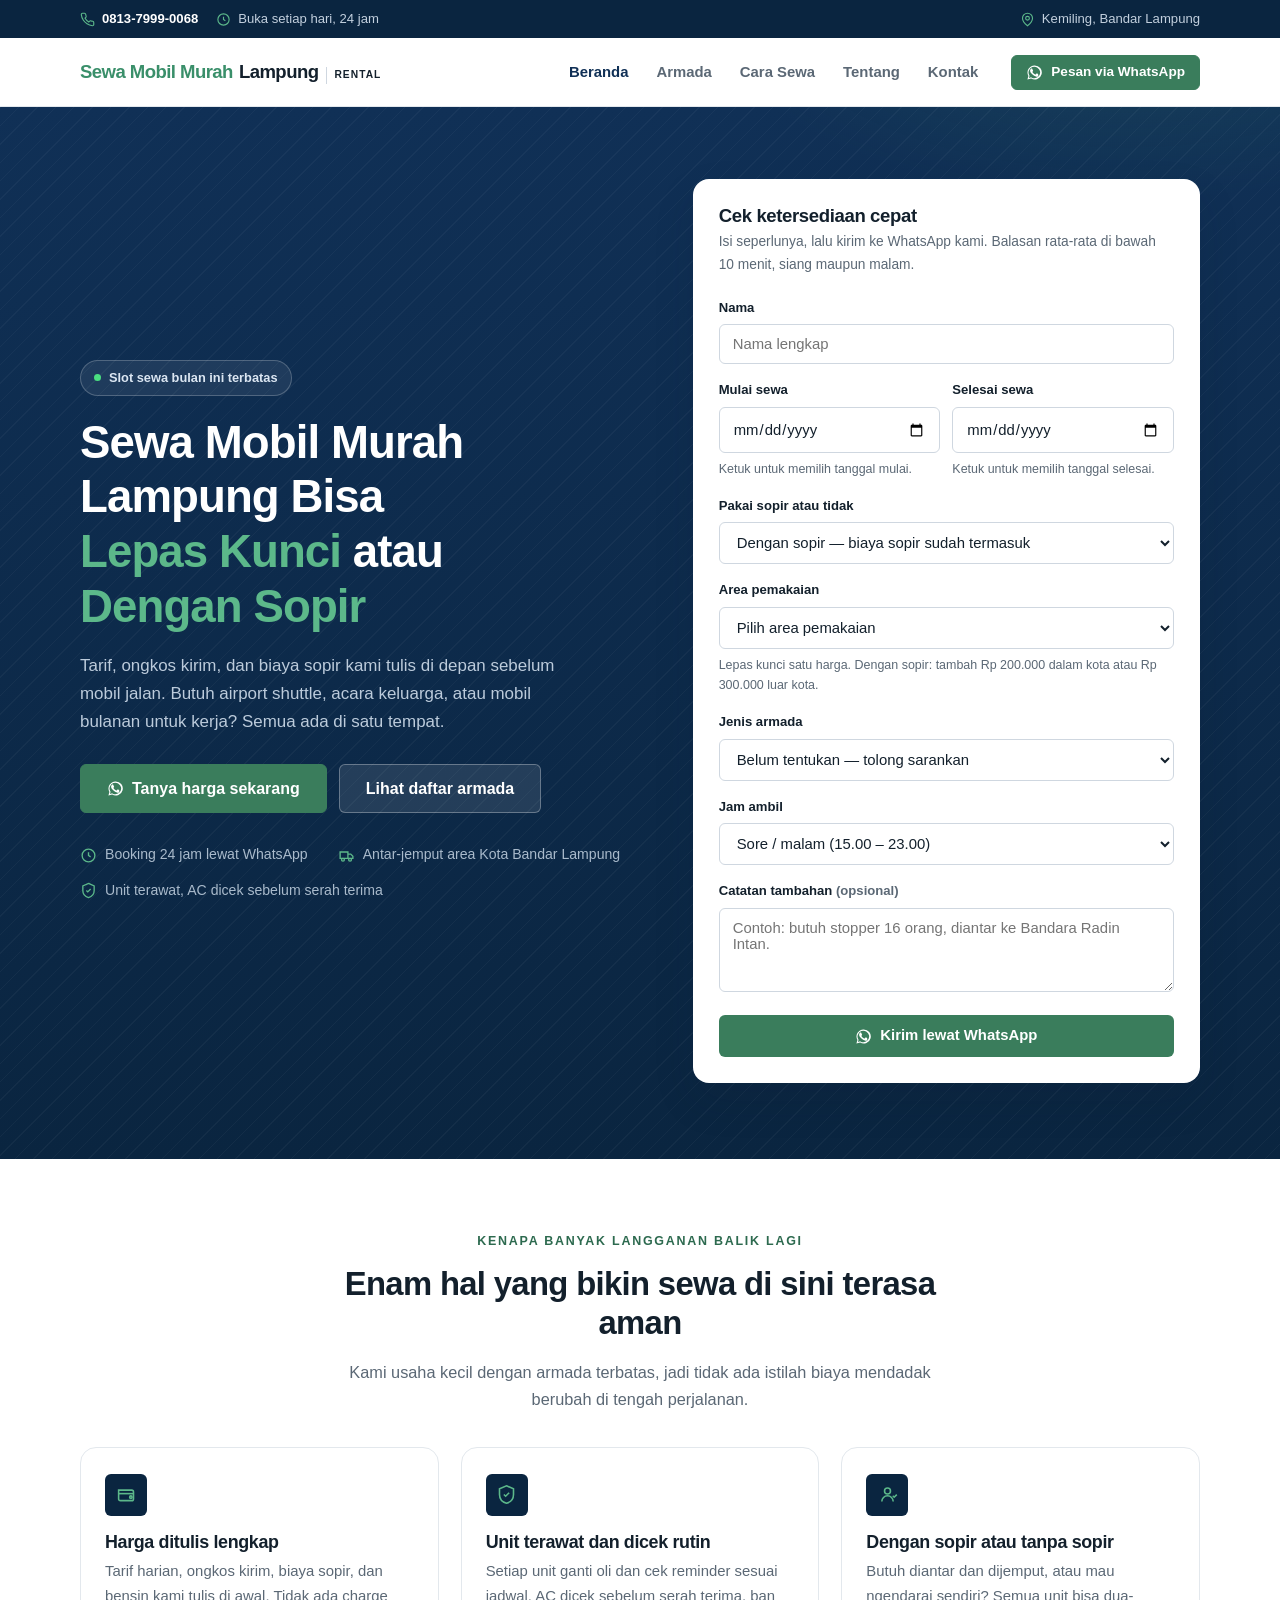
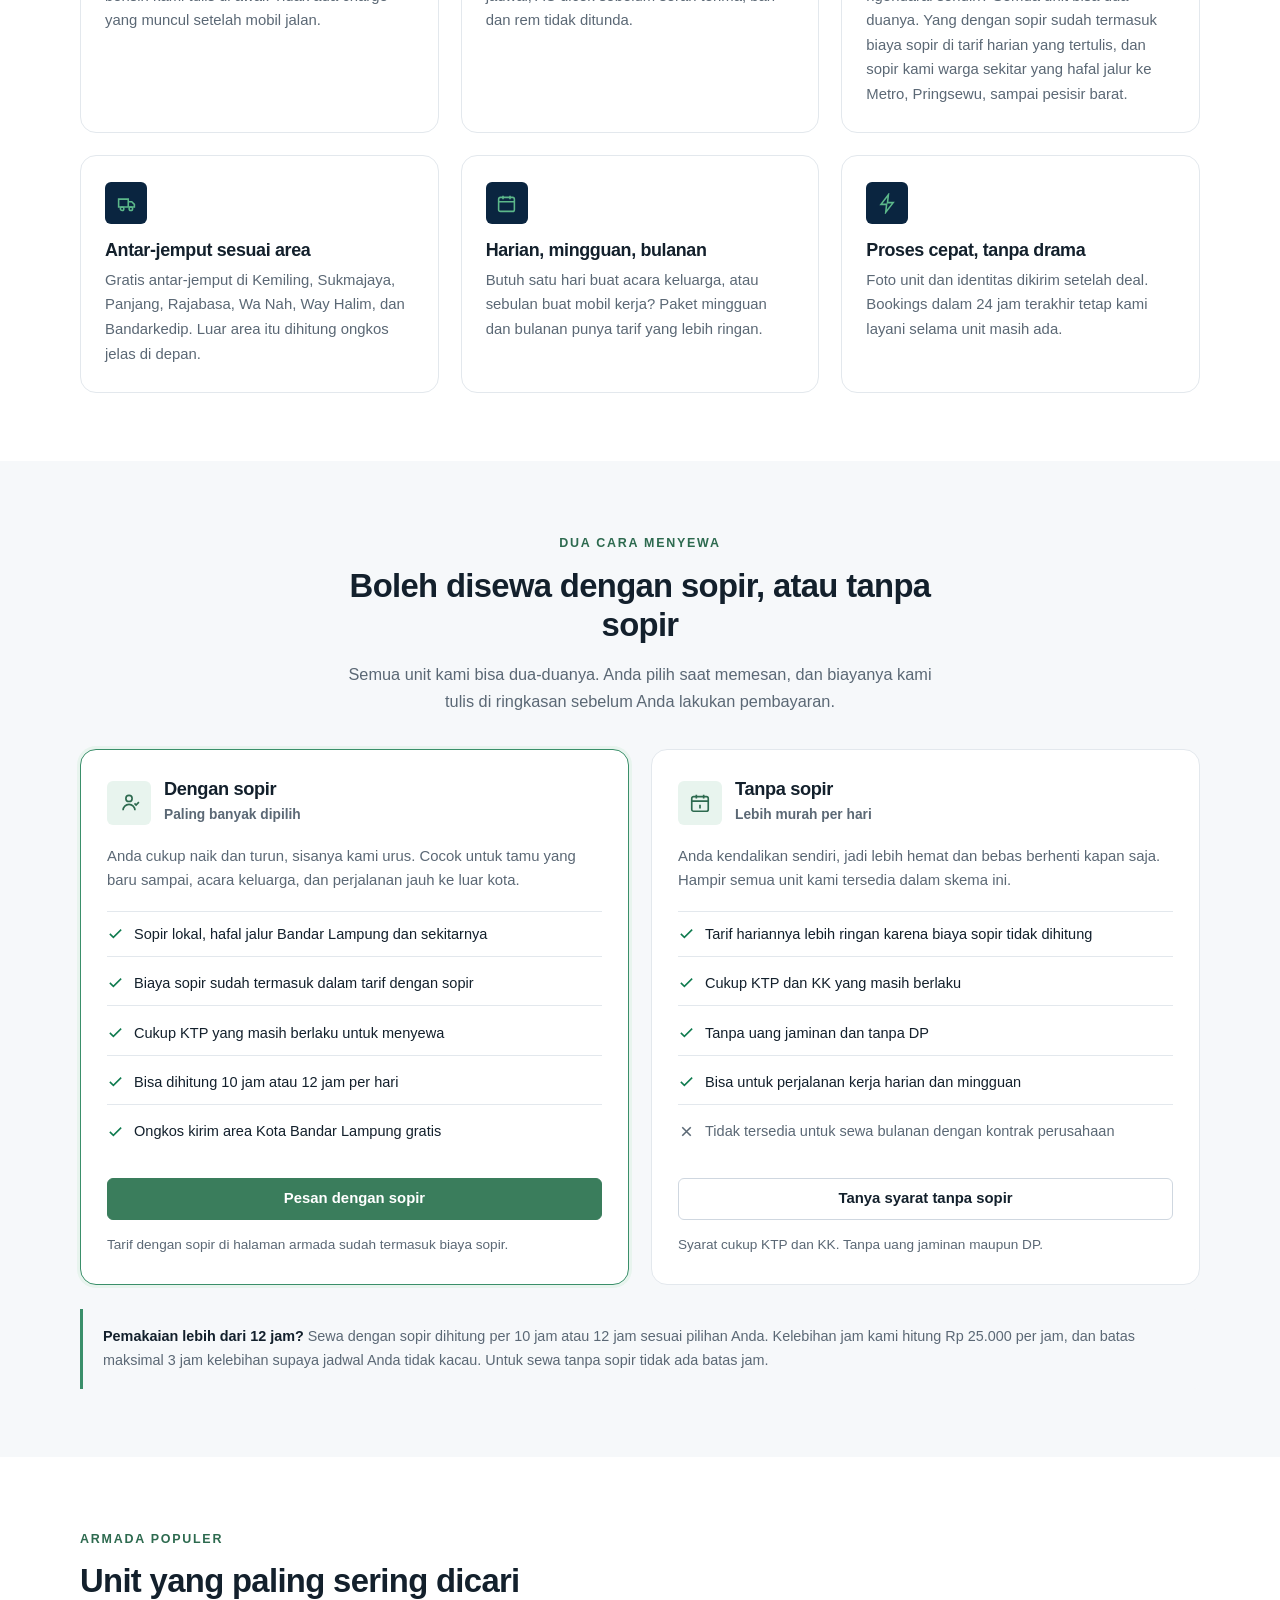
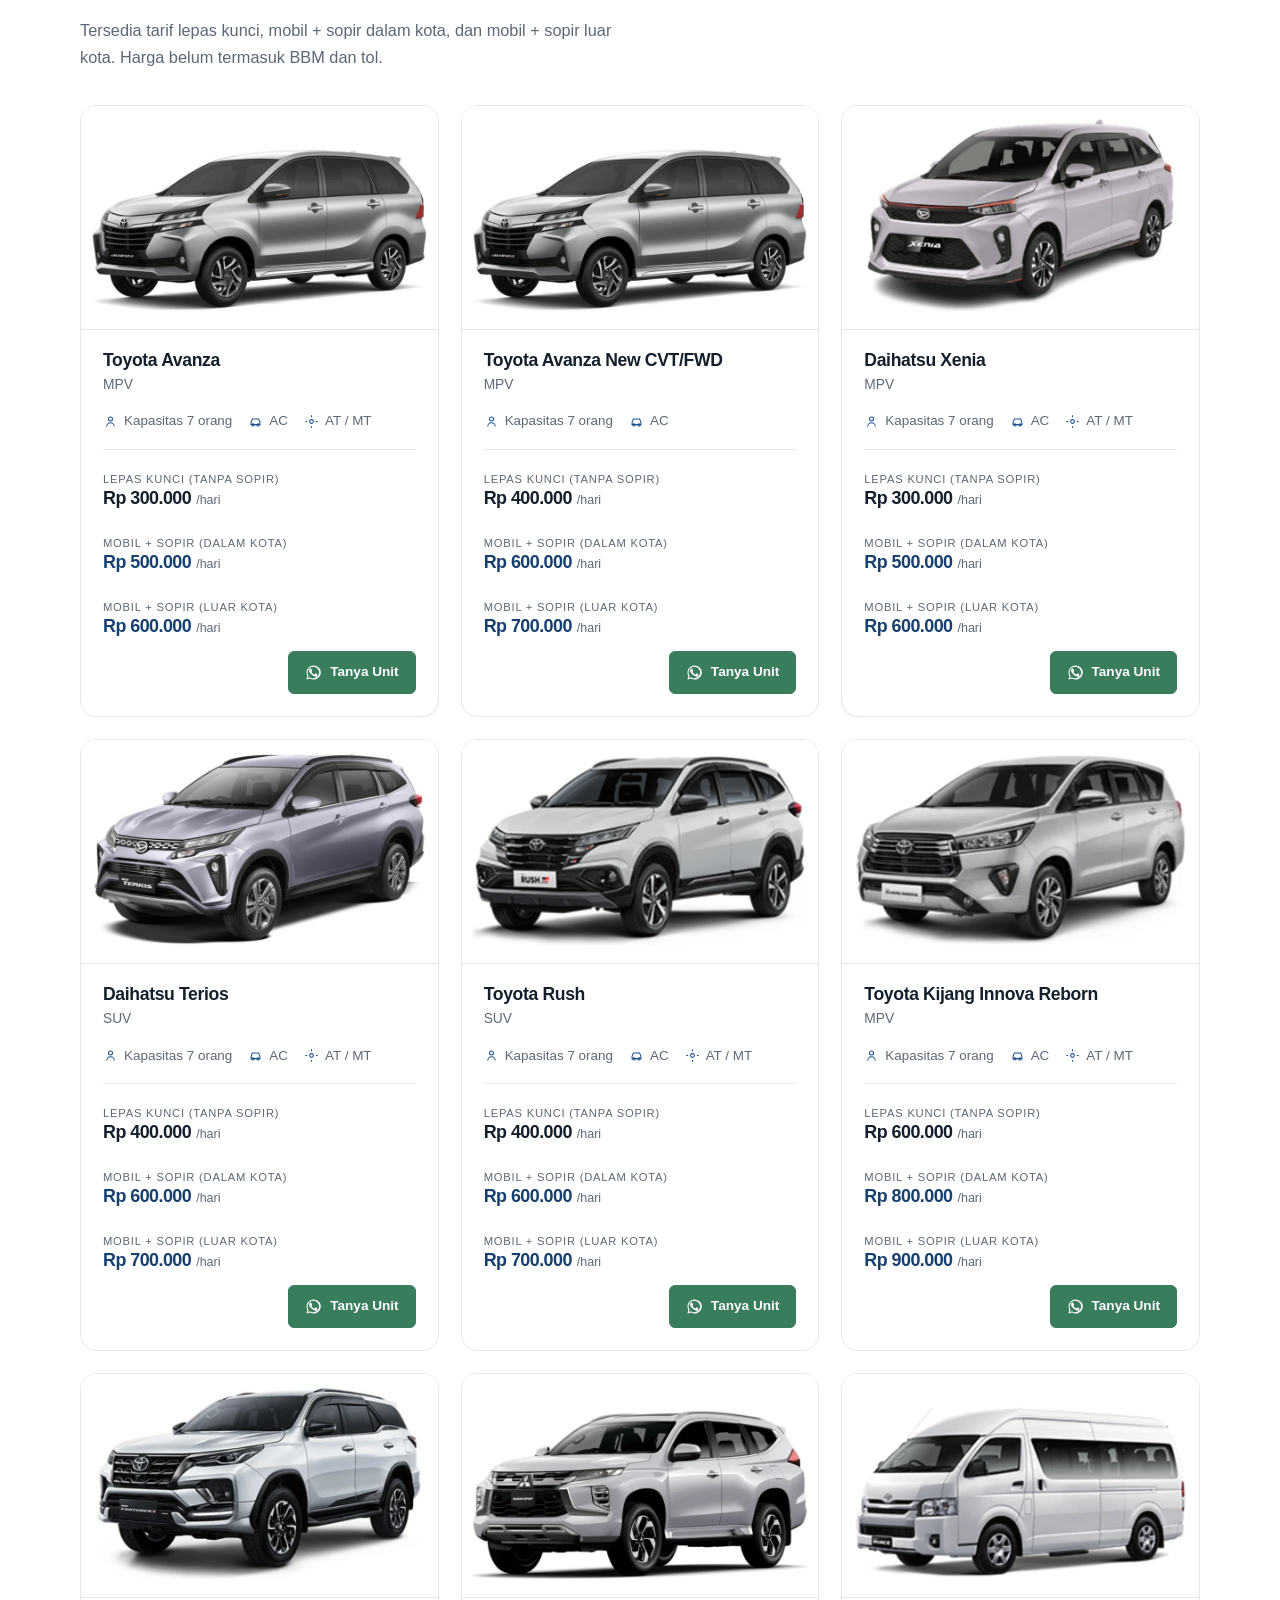
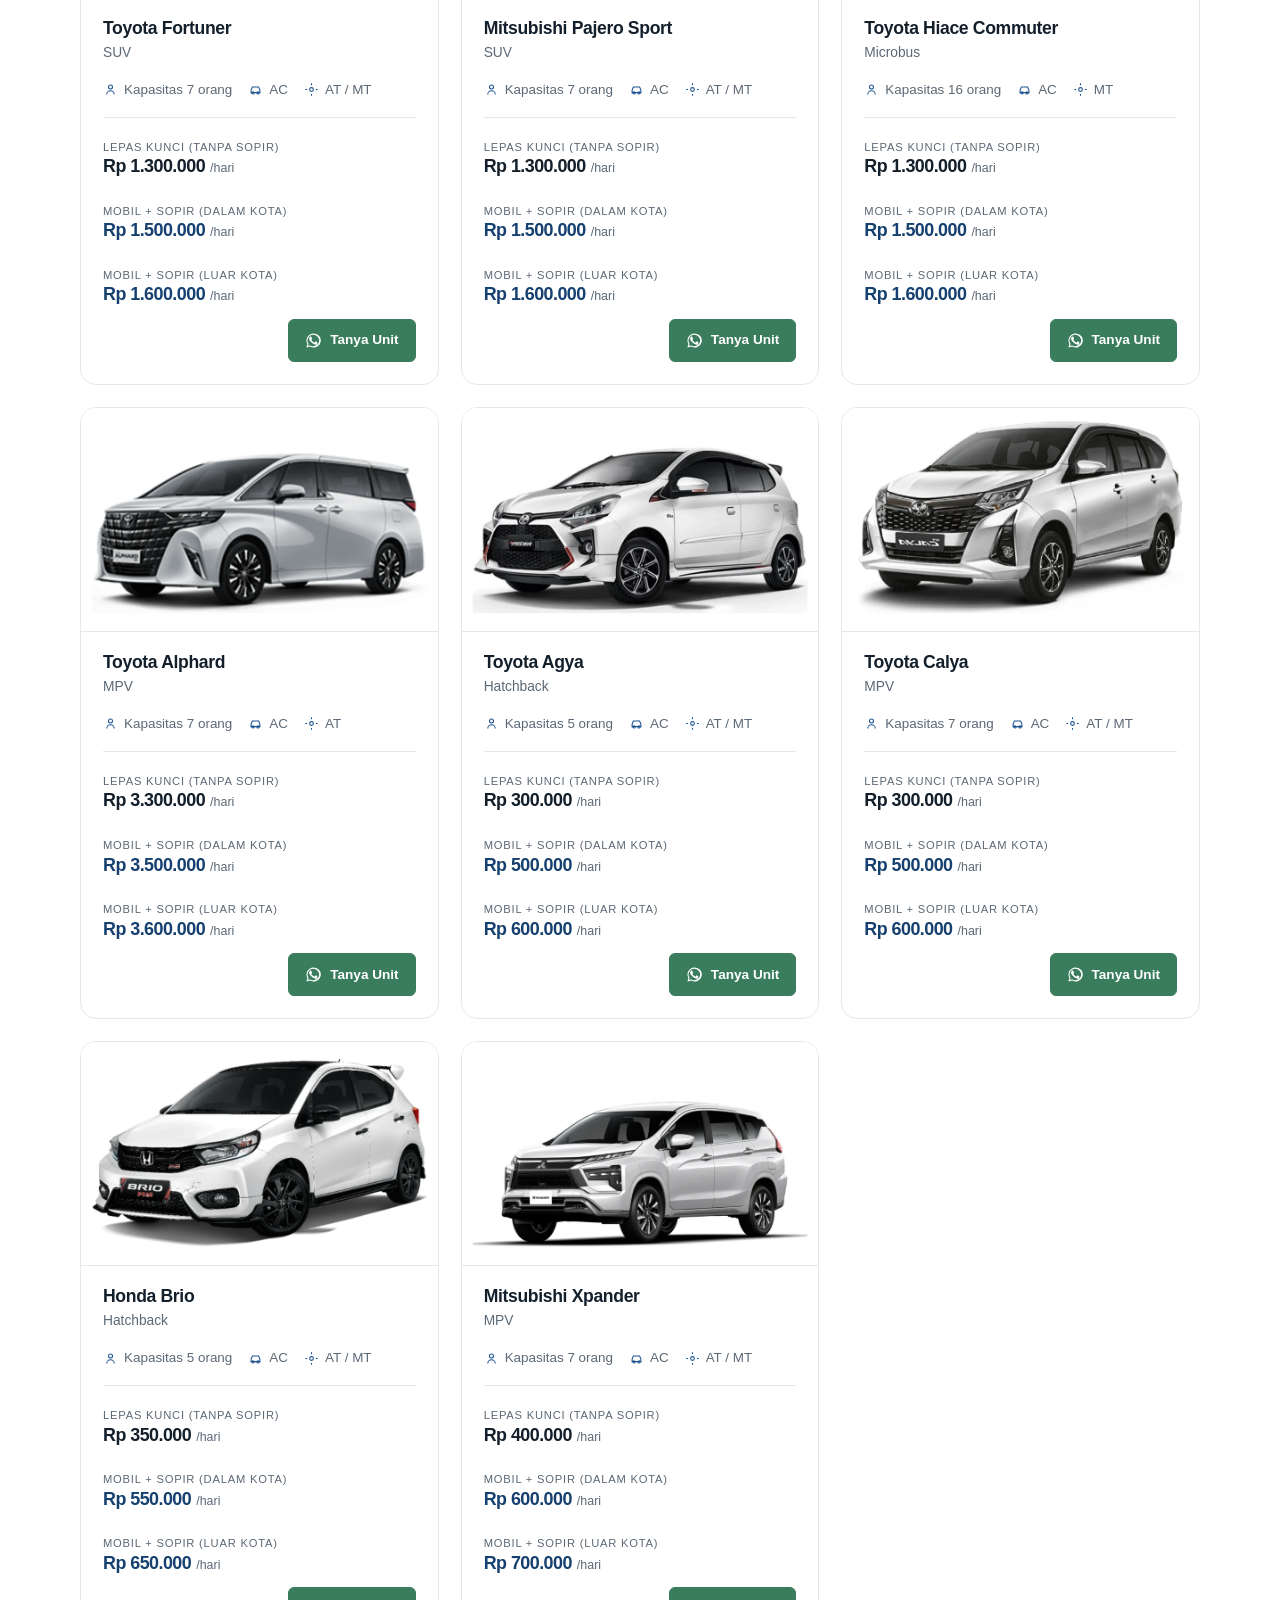
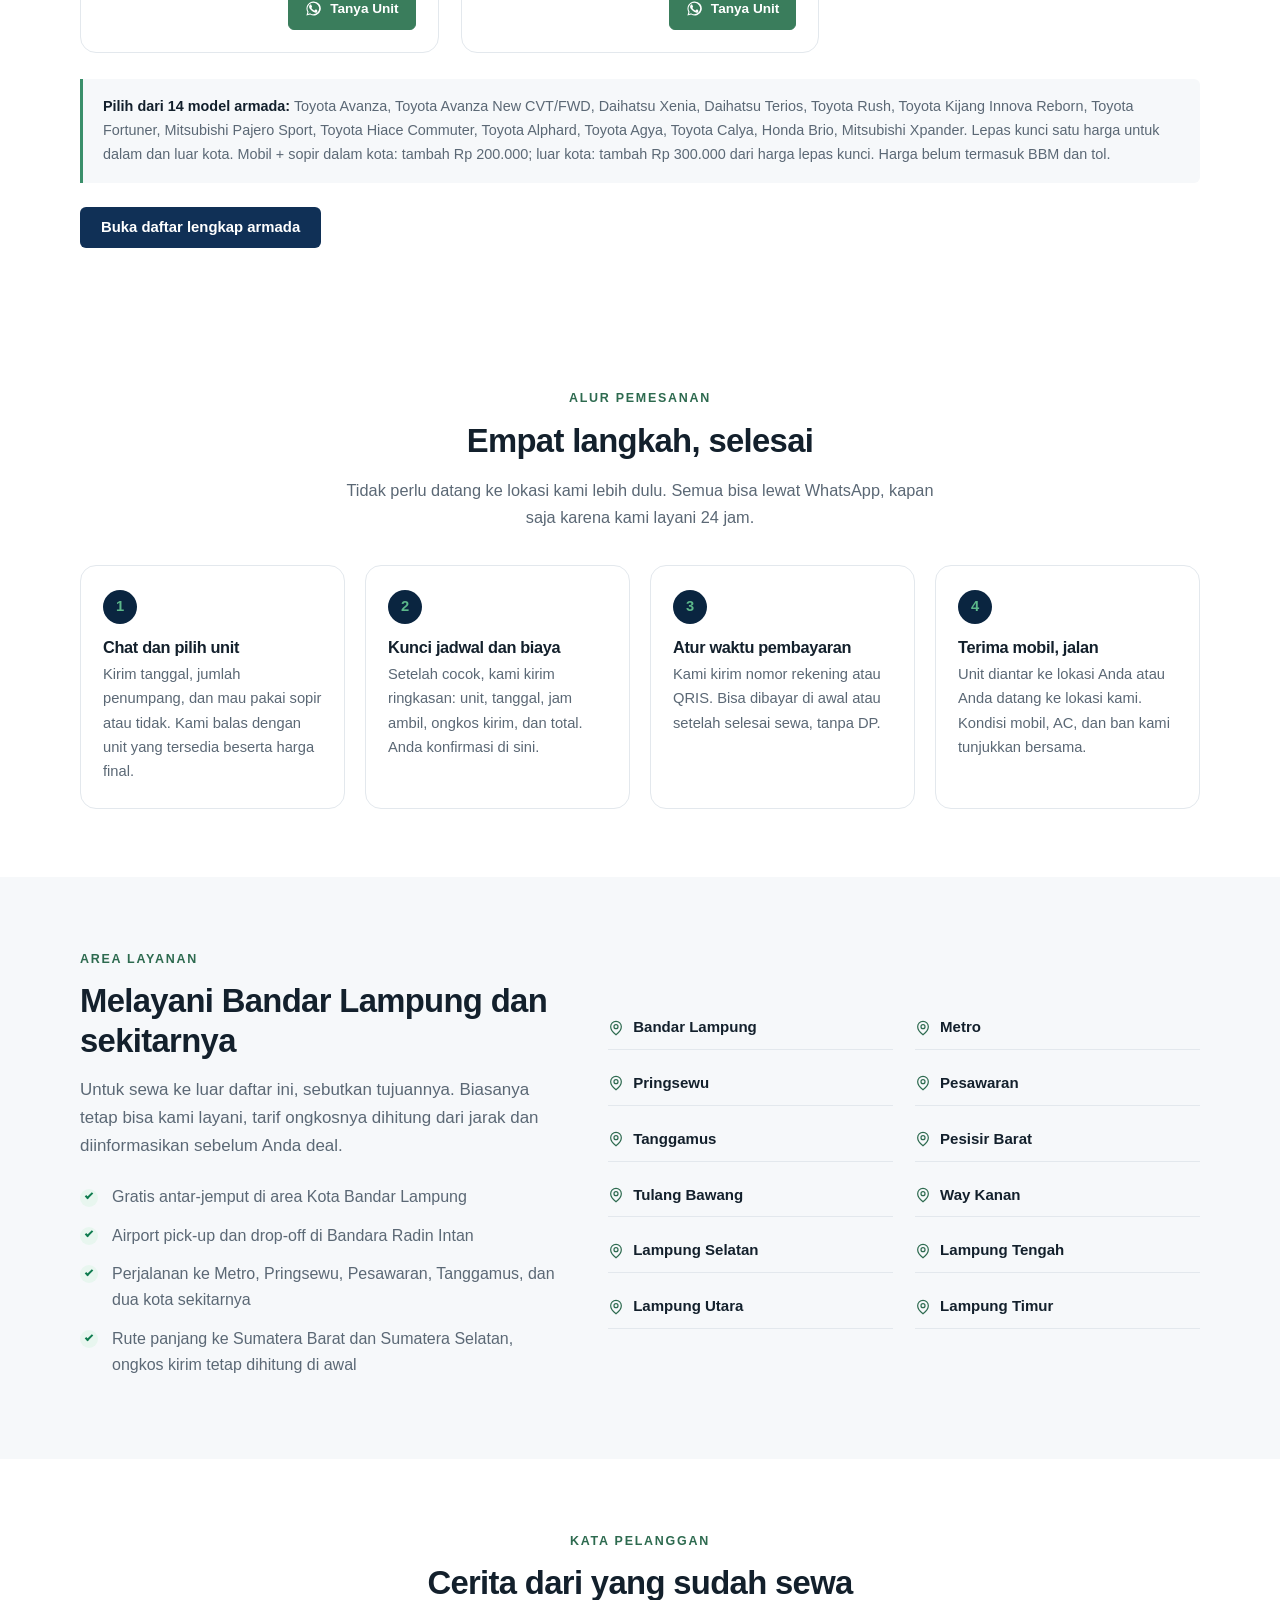
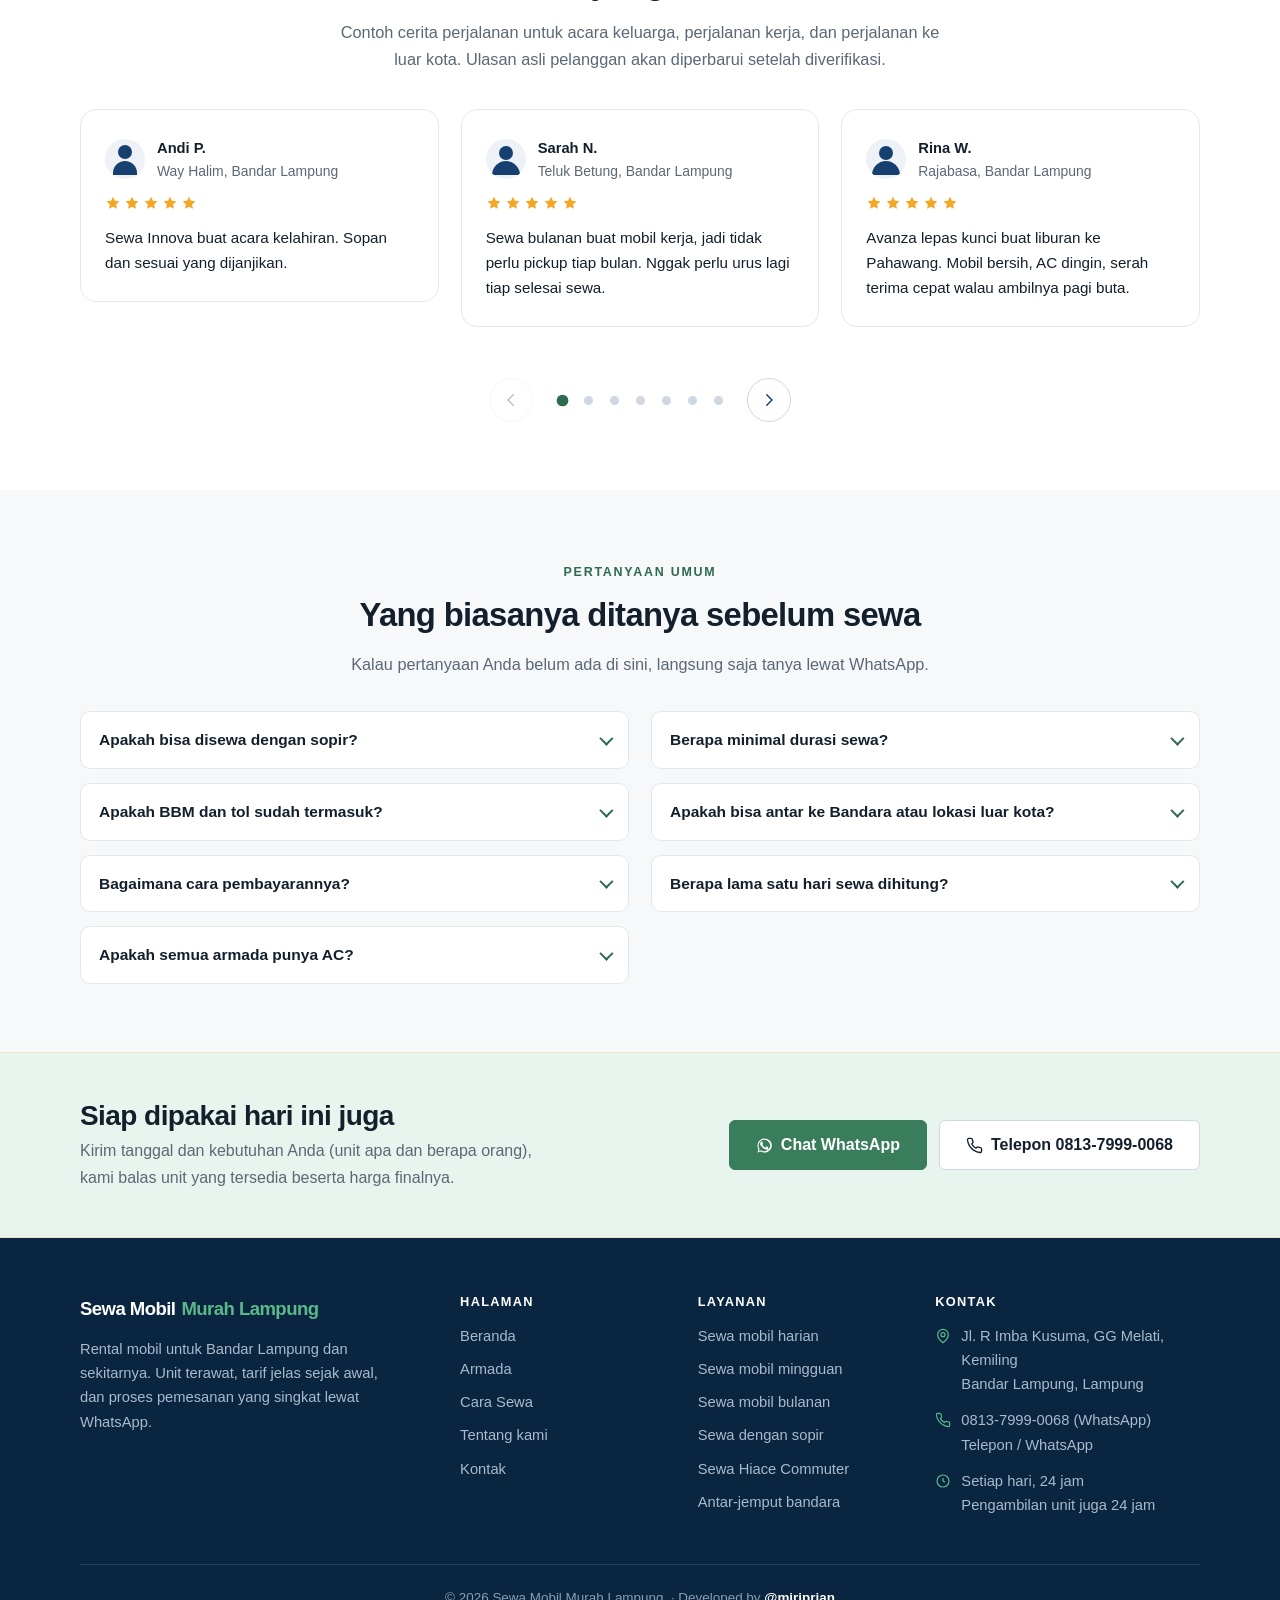
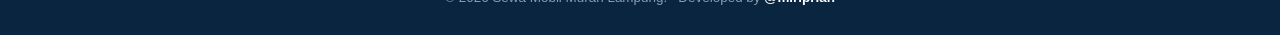
==== commit 76180af5: "Tambah Avanza New CVT/FWD ke katalog" ====
--- a/index.html
+++ b/index.html
@@ -4,7 +4,7 @@
 <meta charset="utf-8">
 <meta name="viewport" content="width=device-width, initial-scale=1">
 <title>Sewa Mobil Murah Lampung — Rental Mobil Harian, Mingguan, Bulanan</title>
-<meta name="description" content="Sewa mobil di Bandar Lampung dengan harga jelas sejak awal. 13 model armada, dari MPV, SUV, hatchback, dan Hiace Commuter, dengan atau tanpa sopir. Melayani Bandar Lampung, Metro, Pringsewu, Pesawaran, dan kawasan sekitarnya. Booking cepat lewat WhatsApp.">
+<meta name="description" content="Sewa mobil di Bandar Lampung dengan harga jelas sejak awal. 14 model armada, dari MPV, SUV, hatchback, dan Hiace Commuter, dengan atau tanpa sopir. Melayani Bandar Lampung, Metro, Pringsewu, Pesawaran, dan kawasan sekitarnya. Booking cepat lewat WhatsApp.">
 <link rel="canonical" href="https://sewamobilmurahlampung.com/">
 <meta name="robots" content="index, follow">
 <meta name="author" content="Sewa Mobil Murah Lampung">
@@ -13,7 +13,7 @@
 <meta property="og:locale" content="id_ID">
 <meta property="og:site_name" content="Sewa Mobil Murah Lampung">
 <meta property="og:title" content="Sewa Mobil Murah Lampung — Rental Mobil Harian, Mingguan, Bulanan">
-<meta property="og:description" content="Sewa mobil di Bandar Lampung dengan harga jelas sejak awal. 13 model armada, dari MPV, SUV, hatchback, dan Hiace Commuter, dengan atau tanpa sopir.">
+<meta property="og:description" content="Sewa mobil di Bandar Lampung dengan harga jelas sejak awal. 14 model armada, dari MPV, SUV, hatchback, dan Hiace Commuter, dengan atau tanpa sopir.">
 <meta property="og:url" content="https://sewamobilmurahlampung.com/">
 <meta name="twitter:card" content="summary_large_image">
 <script type="application/ld+json">
@@ -185,6 +185,7 @@
             <select id="b-mobil" name="mobil">
               <option value="Belum tentukan - tolong sarankan">Belum tentukan &mdash; tolong sarankan</option>
               <option value="Toyota Avanza">Toyota Avanza</option>
+              <option value="Toyota Avanza New CVT/FWD">Toyota Avanza New CVT/FWD</option>
               <option value="Daihatsu Xenia">Daihatsu Xenia</option>
               <option value="Daihatsu Terios">Daihatsu Terios</option>
               <option value="Toyota Rush">Toyota Rush</option>
@@ -366,6 +367,30 @@
               </div>
             </div>
           </article>
+          <article class="car" data-kategori="mpv" data-merk="toyota">
+            <div class="car__media">
+              <img src="/assets/img/cars/official/normalized/toyota-avanza-zoom.webp" width="800" height="500" alt="Toyota Avanza New CVT/FWD" loading="lazy" decoding="async">
+            </div>
+            <div class="car__body">
+              <h3 class="car__name">Toyota Avanza New CVT/FWD</h3>
+              <p class="car__series">MPV</p>
+              <ul class="car__spec">
+                <li><svg viewBox="0 0 24 24" aria-hidden="true"><circle cx="12" cy="8" r="3.2"/><path d="M6 20a6 6 0 0 1 12 0"/></svg> Kapasitas 7 orang</li>
+                <li><svg viewBox="0 0 24 24" aria-hidden="true"><path d="M4 17h16M5 17v-4l2-5h10l2 5v4"/><circle cx="8" cy="17.5" r="1.8"/><circle cx="16" cy="17.5" r="1.8"/></svg> AC</li>
+                
+              </ul>
+              <div class="car__foot">
+                <div class="car__price">
+                  <p class="car__rate"><small>Lepas Kunci (Tanpa Sopir)</small><strong>Rp 400.000</strong><span>/hari</span></p>
+                  <p class="car__rate car__rate--sopir"><small>Mobil + sopir (dalam kota)</small><strong>Rp 600.000</strong><span>/hari</span></p>
+                  <p class="car__rate car__rate--sopir"><small>Mobil + sopir (luar kota)</small><strong>Rp 700.000</strong><span>/hari</span></p>
+                </div>
+                <div class="car__actions">
+                  <a class="btn btn--sm btn--ghost car__wa" href="https://wa.me/6281379990068?text=Halo%2C%20mau%20sewa%20Toyota%20Avanza%20New%20CVT%2FFWD.%20Tolong%20cek%20ketersediaan%20dan%20harga%20terbaru." target="_blank" rel="noopener" aria-label="Tanya Unit Toyota Avanza New CVT/FWD via WhatsApp"><svg viewBox="0 0 24 24" aria-hidden="true" class="is-fill"><path d="M17.5 14.4c-.3-.2-1.8-.9-2.1-1-.3-.1-.5-.2-.7.1s-.8 1-1 1.2c-.2.2-.4.2-.7.1-1.7-.8-2.9-1.5-4-3.4-.3-.5.3-.5.9-1.6.1-.2.1-.3 0-.5l-1-2.3c-.2-.6-.5-.5-.7-.5h-.6c-.2 0-.5.1-.8.4-.3.3-1 1-1 2.5s1.1 2.9 1.2 3.1c.1.2 2.1 3.2 5.1 4.5 2 1 2.8 1.1 3.8 1 .6 0 1.2-.5 1.4-1 .2-.5.2-1 .1-1-.1-.1-.3-.2-.6-.3z"/><path d="M12 2a10 10 0 0 0-8.6 15L2 22l5.2-1.4A10 10 0 1 0 12 2zm0 18.2a8.2 8.2 0 0 1-4.4-1.2l-.3-.2-3.1.8.8-3-.2-.3A8.2 8.2 0 1 1 12 20.2z"/></svg><span>Tanya Unit</span></a>
+                </div>
+              </div>
+            </div>
+          </article>
           <article class="car" data-kategori="mpv" data-merk="daihatsu">
             <div class="car__media">
               <img src="/assets/img/cars/official/normalized/daihatsu-xenia-zoom.webp" width="800" height="500" alt="Daihatsu Xenia" loading="lazy" decoding="async">
@@ -657,7 +682,7 @@
       </div>
 
       <div class="fleet-note">
-        <p><strong>Pilih dari 13 model armada:</strong> Toyota Avanza, Daihatsu Xenia, Daihatsu Terios, Toyota Rush, Toyota Kijang Innova Reborn, Toyota Fortuner, Mitsubishi Pajero Sport, Toyota Hiace Commuter, Toyota Alphard, Toyota Agya, Toyota Calya, Honda Brio, Mitsubishi Xpander. Lepas kunci satu harga untuk dalam dan luar kota. Mobil + sopir dalam kota: tambah Rp 200.000; luar kota: tambah Rp 300.000 dari harga lepas kunci. Harga belum termasuk BBM dan tol.</p>
+        <p><strong>Pilih dari 14 model armada:</strong> Toyota Avanza, Toyota Avanza New CVT/FWD, Daihatsu Xenia, Daihatsu Terios, Toyota Rush, Toyota Kijang Innova Reborn, Toyota Fortuner, Mitsubishi Pajero Sport, Toyota Hiace Commuter, Toyota Alphard, Toyota Agya, Toyota Calya, Honda Brio, Mitsubishi Xpander. Lepas kunci satu harga untuk dalam dan luar kota. Mobil + sopir dalam kota: tambah Rp 200.000; luar kota: tambah Rp 300.000 dari harga lepas kunci. Harga belum termasuk BBM dan tol.</p>
       </div>
 
       <p class="u-mt">
